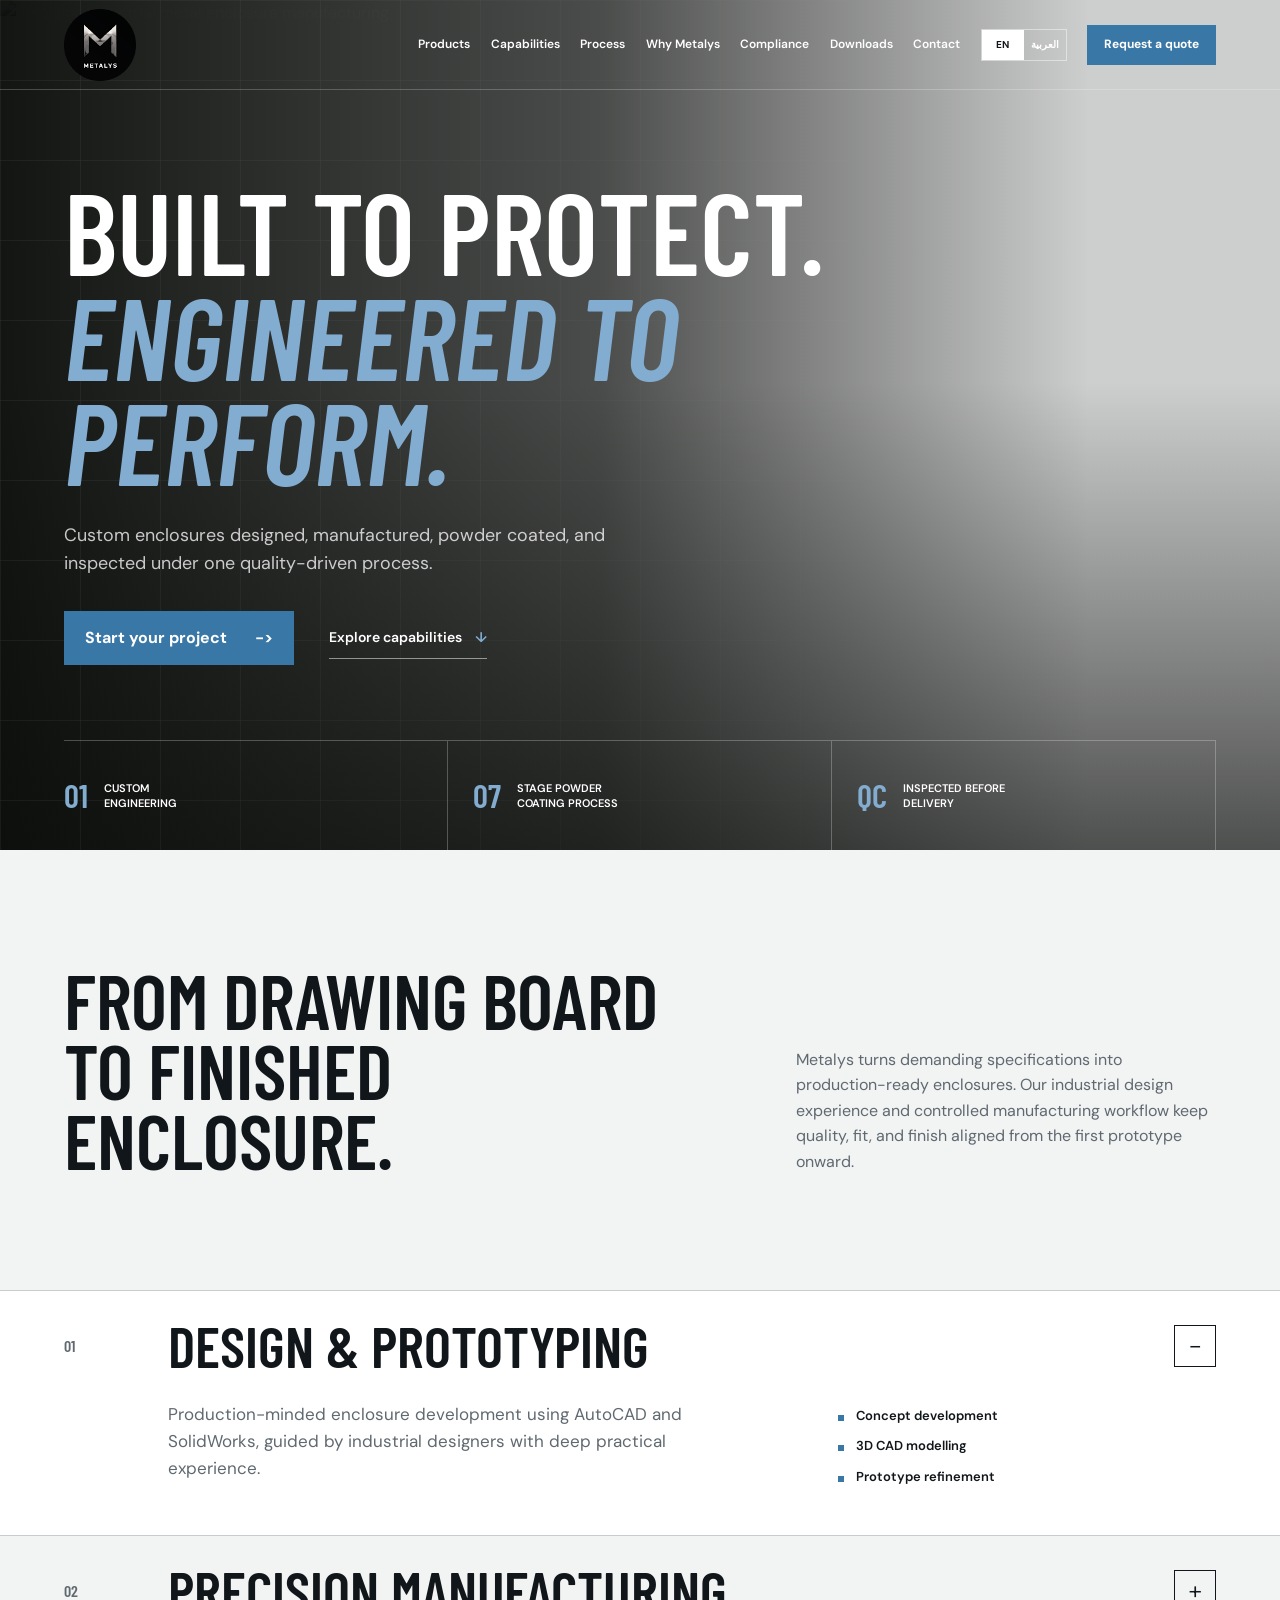
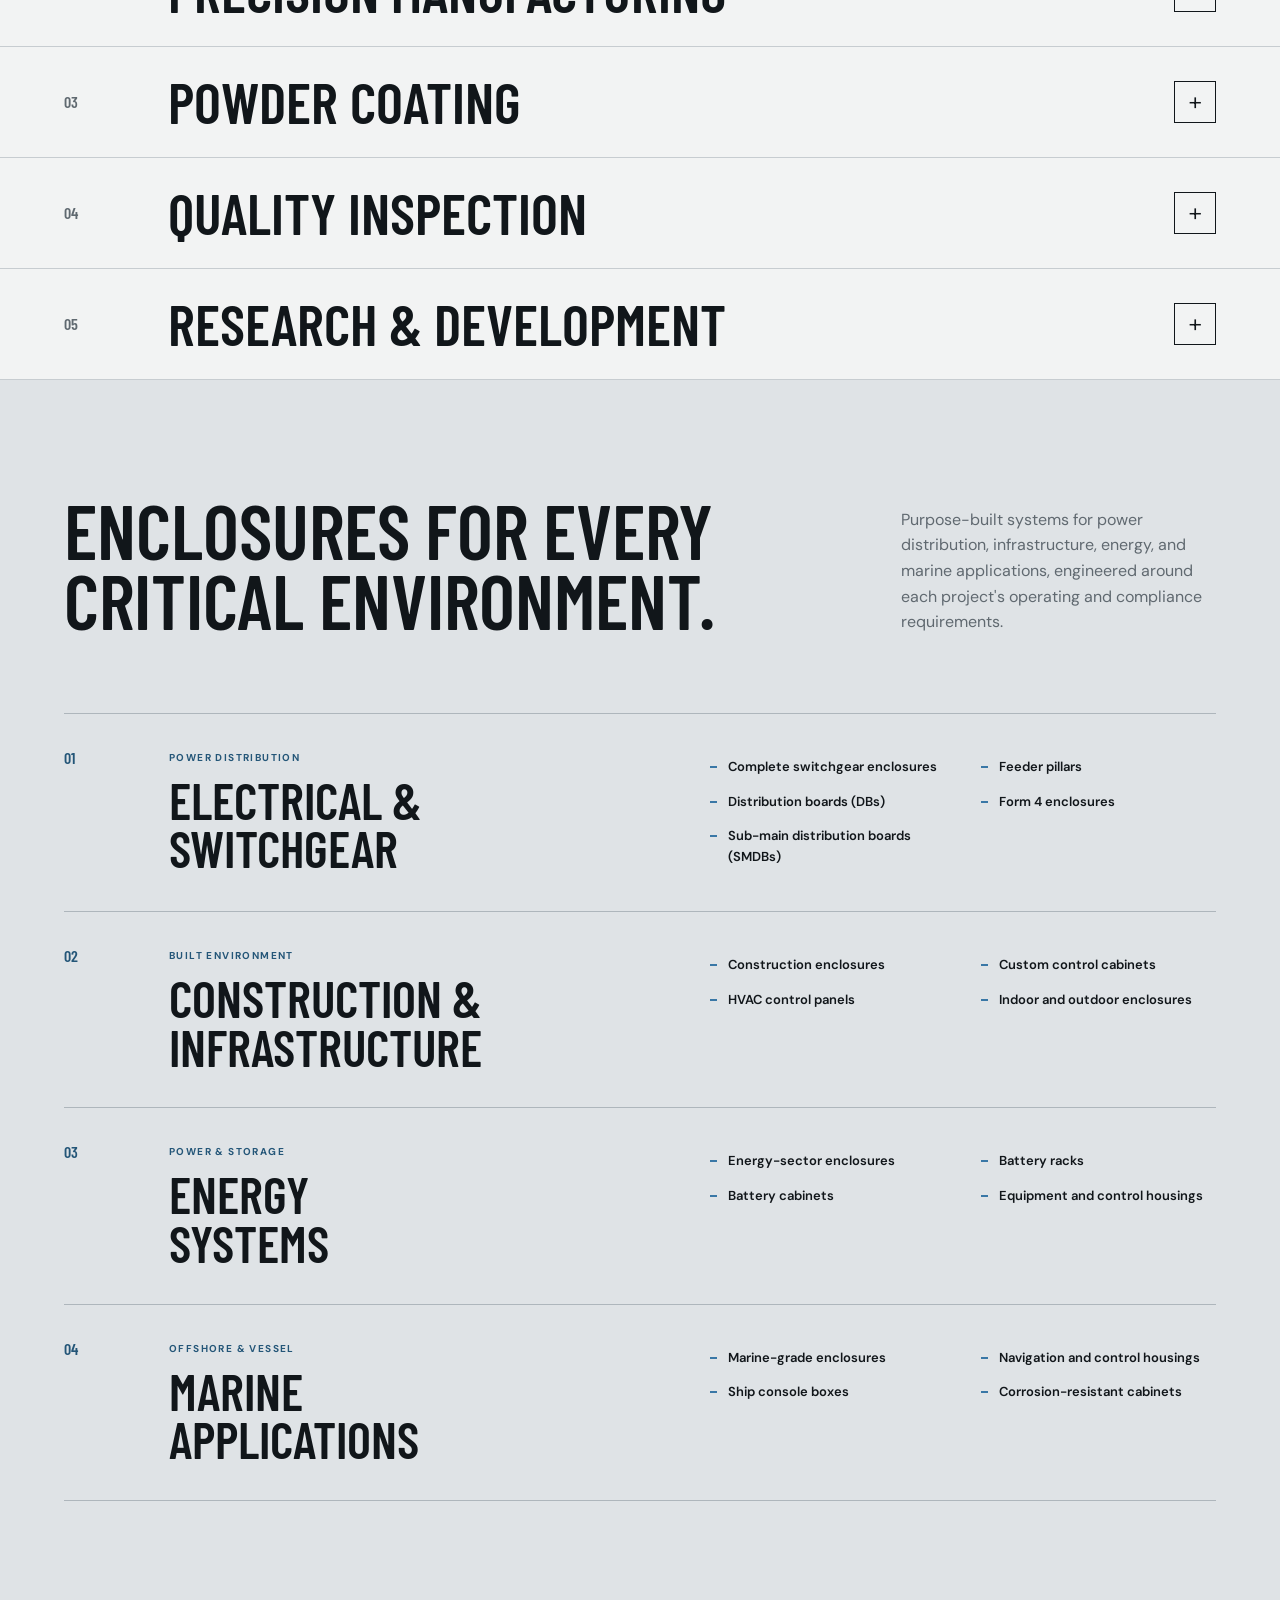
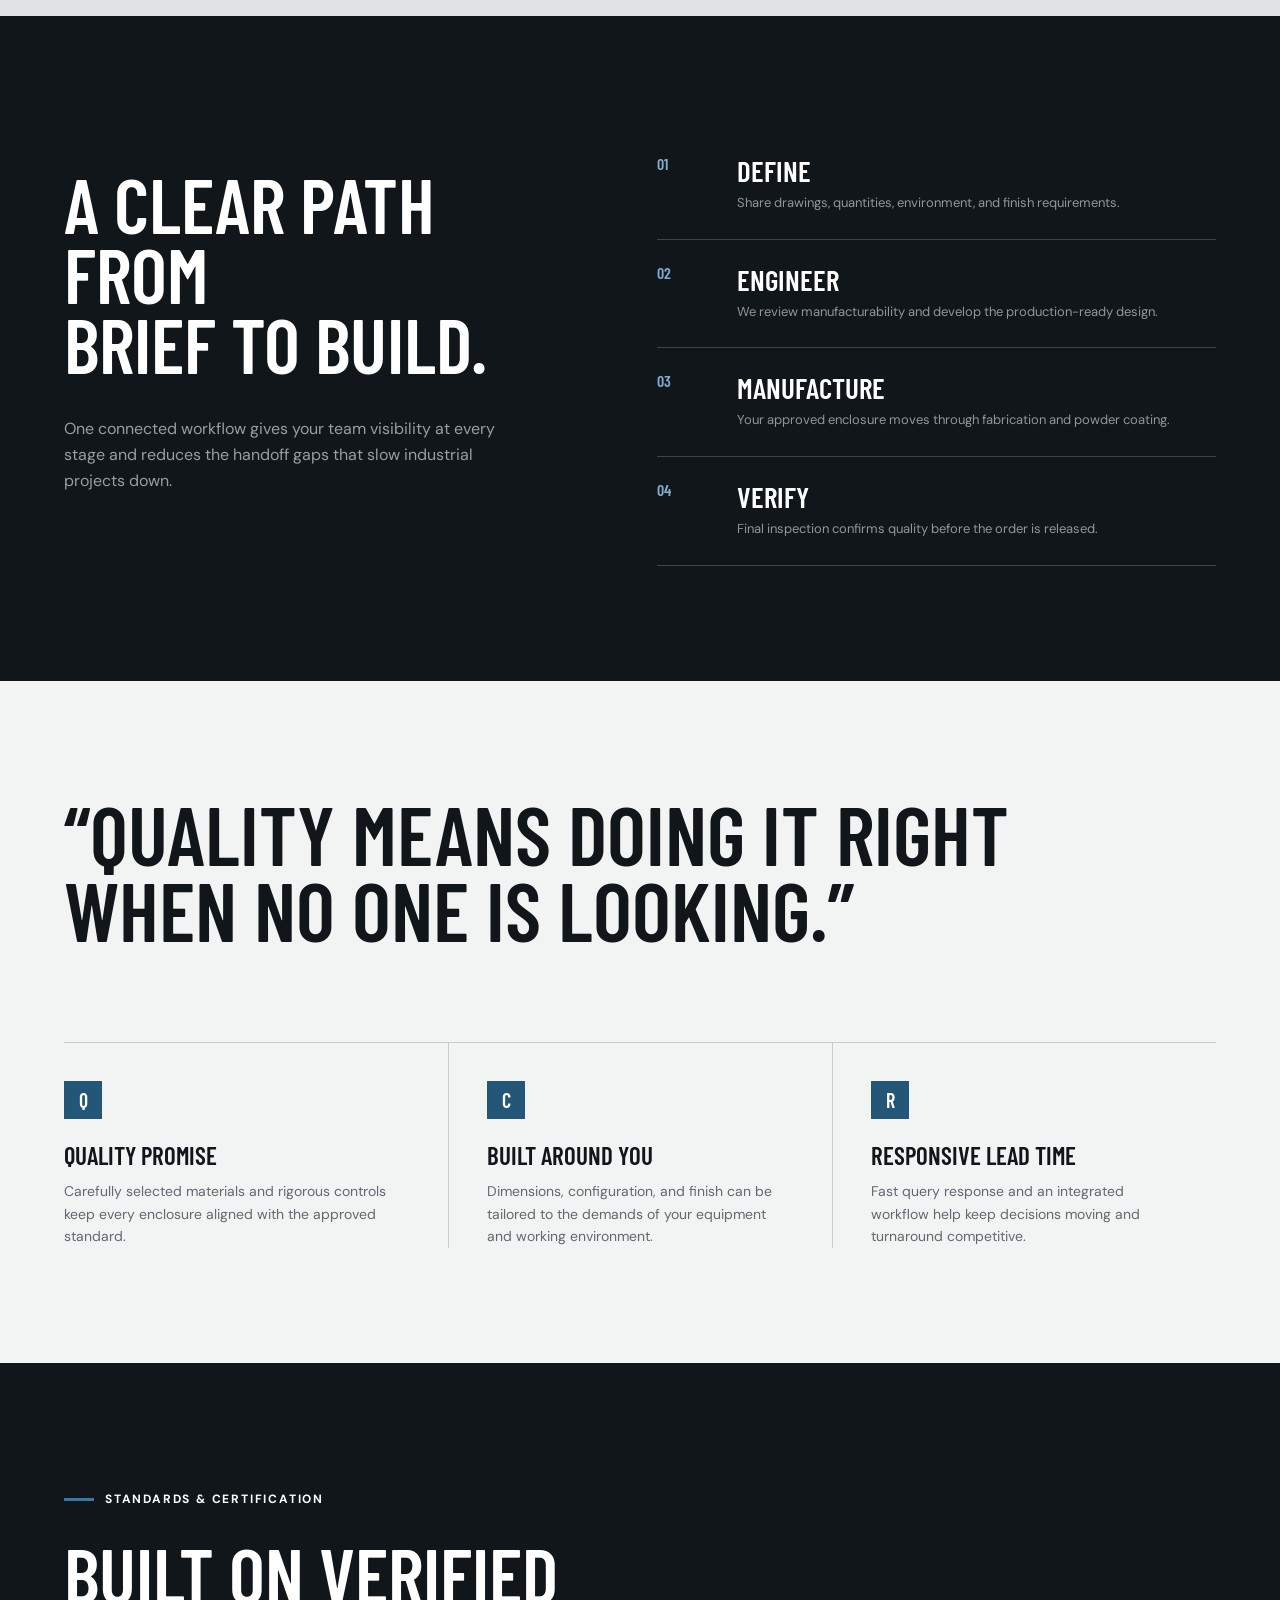
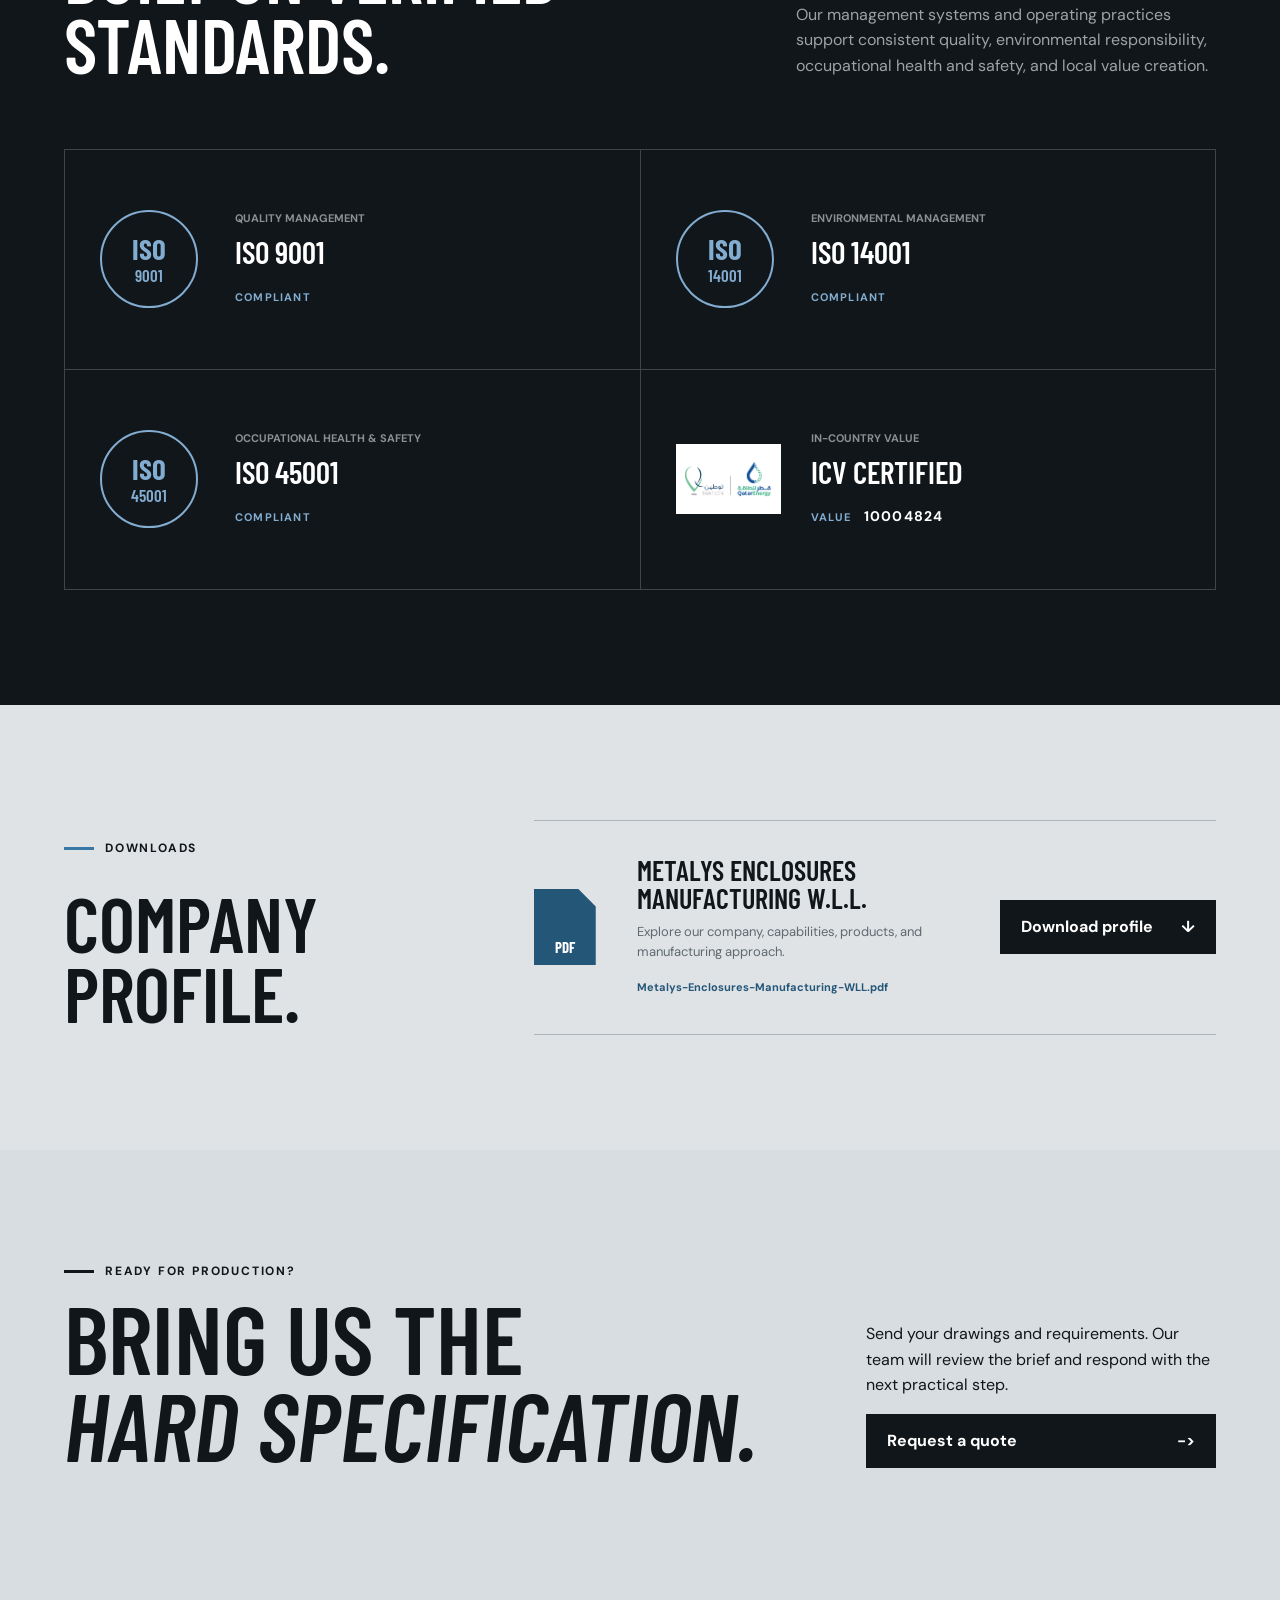
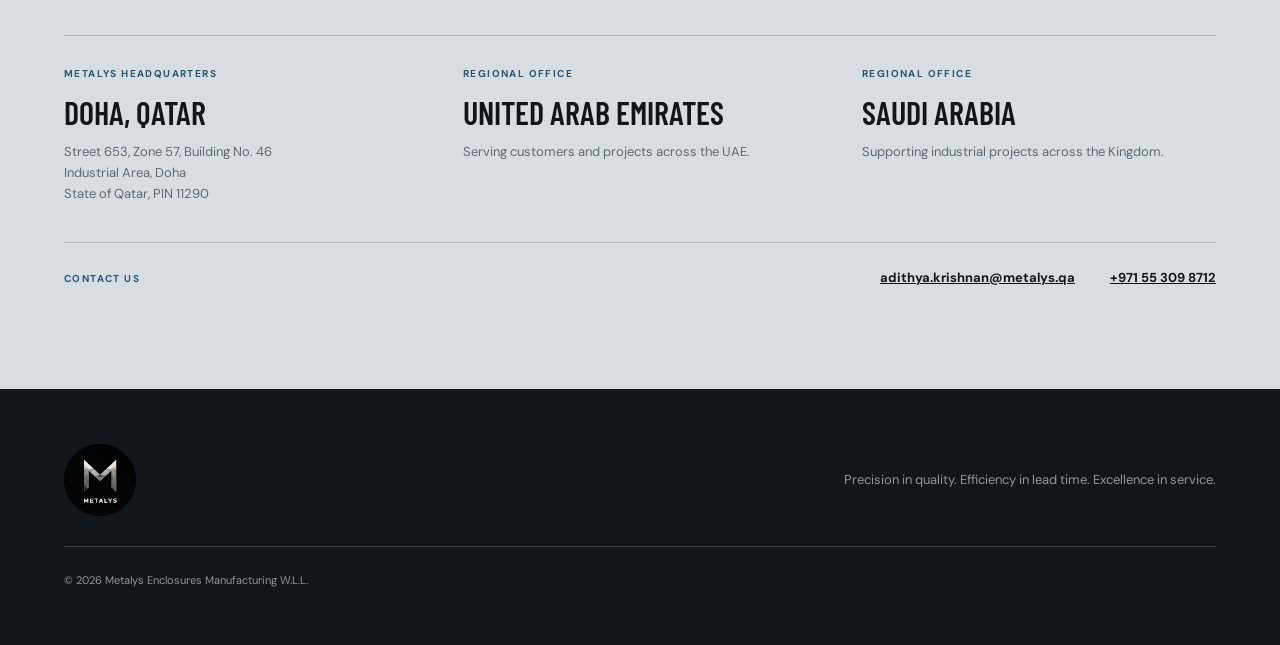
==== index.html @ be02cf3f "Publish Metalys website" ====
<!doctype html>
<html lang="en">
<head>
  <meta charset="UTF-8">
  <meta name="viewport" content="width=device-width, initial-scale=1.0">
  <meta name="description" content="Metalys designs and manufactures precision sheet metal enclosures with fast turnaround and rigorous quality control.">
  <meta name="theme-color" content="#111410">
  <title>Metalys | Precision Enclosure Manufacturing</title>
  <link rel="preconnect" href="https://img1.wsimg.com">
  <link rel="stylesheet" href="styles.css">
  <script src="script.js" defer></script>
</head>
<body>
  <a class="skip-link" href="#main">Skip to content</a>
  <header class="site-header" data-header>
    <a class="brand" href="#top" aria-label="Metalys home">
      <img src="assets/metalys-logo.png" alt="Metalys Enclosures Manufacturing" width="120" height="120">
    </a>
    <button class="menu-button" type="button" aria-expanded="false" aria-controls="site-nav" data-menu-button>
      <span></span><span></span><span></span><span class="sr-only">Open menu</span>
    </button>
    <nav class="site-nav" id="site-nav" aria-label="Primary navigation" data-nav>
      <a href="#products">Products</a>
      <a href="#capabilities">Capabilities</a>
      <a href="#process">Process</a>
      <a href="#quality">Why Metalys</a>
      <a href="#compliance">Compliance</a>
      <a href="#downloads">Downloads</a>
      <a href="#contact">Contact</a>
      <div class="language-switch" role="group" aria-label="Language">
        <button type="button" data-language="en" aria-pressed="true">EN</button>
        <button type="button" data-language="ar" aria-pressed="false" lang="ar" dir="rtl">العربية</button>
      </div>
      <button class="button button-small" type="button" data-open-quote>Request a quote</button>
    </nav>
  </header>

  <main id="main">
    <section class="hero" id="top">
      <img class="hero-image" src="https://img1.wsimg.com/isteam/ip/2b743cf1-ced6-4204-a47a-18b4a8dce9a4/Default_Make_a_4k_Ultra_realistic_imag-2f2ab29.jpg/:/rs=w:1920,h:1280,cg:true,m/cr=w:1920,h:1280" alt="Precision industrial metal enclosure manufacturing" width="1920" height="1280" fetchpriority="high">
      <div class="hero-shade"></div>
      <div class="hero-grid" aria-hidden="true"></div>
      <div class="hero-content">
        <h1>Built to protect.<br><em>Engineered to perform.</em></h1>
        <p class="hero-copy">Custom enclosures designed, manufactured, powder coated, and inspected under one quality-driven process.</p>
        <div class="hero-actions">
          <button class="button" type="button" data-open-quote>Start your project <span aria-hidden="true">-&gt;</span></button>
          <a class="text-link" href="#capabilities">Explore capabilities <span aria-hidden="true">↓</span></a>
        </div>
      </div>
      <div class="hero-specs" aria-label="Key capabilities">
        <div><strong>01</strong><span>Custom<br>engineering</span></div>
        <div><strong>07</strong><span>Stage powder<br>coating process</span></div>
        <div><strong>QC</strong><span>Inspected before<br>delivery</span></div>
      </div>
    </section>

    <section class="intro section">
      <div class="intro-copy">
        <h2>From drawing board<br>to finished enclosure.</h2>
        <p>Metalys turns demanding specifications into production-ready enclosures. Our industrial design experience and controlled manufacturing workflow keep quality, fit, and finish aligned from the first prototype onward.</p>
      </div>
    </section>

    <section class="capabilities" id="capabilities">
      <article class="capability is-active" data-capability>
        <button type="button" aria-expanded="true">
          <span class="capability-number">01</span>
          <span class="capability-title">Design &amp; Prototyping</span>
          <span class="capability-toggle" aria-hidden="true">−</span>
        </button>
        <div class="capability-body">
          <p>Production-minded enclosure development using AutoCAD and SolidWorks, guided by industrial designers with deep practical experience.</p>
          <ul><li>Concept development</li><li>3D CAD modelling</li><li>Prototype refinement</li></ul>
        </div>
      </article>
      <article class="capability" data-capability>
        <button type="button" aria-expanded="false">
          <span class="capability-number">02</span>
          <span class="capability-title">Precision Manufacturing</span>
          <span class="capability-toggle" aria-hidden="true">+</span>
        </button>
        <div class="capability-body">
          <p>Accurate sheet metal manufacturing executed to the approved design, with attention to repeatability and assembly-ready results.</p>
          <ul><li>Sheet metal fabrication</li><li>Custom configurations</li><li>Production consistency</li></ul>
        </div>
      </article>
      <article class="capability" data-capability>
        <button type="button" aria-expanded="false">
          <span class="capability-number">03</span>
          <span class="capability-title">Powder Coating</span>
          <span class="capability-toggle" aria-hidden="true">+</span>
        </button>
        <div class="capability-body">
          <p>A controlled seven-stage powder coating process delivers a durable, consistent finish suited to demanding industrial environments.</p>
          <ul><li>Seven-stage preparation</li><li>Durable surface finish</li><li>Consistent colour application</li></ul>
        </div>
      </article>
      <article class="capability" data-capability>
        <button type="button" aria-expanded="false">
          <span class="capability-number">04</span>
          <span class="capability-title">Quality Inspection</span>
          <span class="capability-toggle" aria-hidden="true">+</span>
        </button>
        <div class="capability-body">
          <p>Every completed enclosure passes a thorough quality inspection before release, verifying the promised standard before delivery.</p>
          <ul><li>Final visual inspection</li><li>Specification checks</li><li>Delivery release control</li></ul>
        </div>
      </article>
      <article class="capability" data-capability>
        <button type="button" aria-expanded="false">
          <span class="capability-number">05</span>
          <span class="capability-title">Research &amp; Development</span>
          <span class="capability-toggle" aria-hidden="true">+</span>
        </button>
        <div class="capability-body">
          <p>Our dedicated R&amp;D team supports new projects and product development, turning early concepts and technical challenges into practical, production-ready solutions.</p>
          <ul><li>New product development</li><li>Feasibility and concept engineering</li><li>Prototype testing and refinement</li></ul>
        </div>
      </article>
    </section>

    <section class="products section" id="products">
      <div class="products-heading">
        <h2>Enclosures for every<br>critical environment.</h2>
        <p>Purpose-built systems for power distribution, infrastructure, energy, and marine applications, engineered around each project's operating and compliance requirements.</p>
      </div>
      <div class="product-sectors">
        <article>
          <div class="sector-number">01</div>
          <div>
            <p class="sector-label">Power Distribution</p>
            <h3>Electrical &amp;<br>Switchgear</h3>
          </div>
          <ul>
            <li>Complete switchgear enclosures</li>
            <li>Distribution boards (DBs)</li>
            <li>Sub-main distribution boards (SMDBs)</li>
            <li>Feeder pillars</li>
            <li>Form 4 enclosures</li>
          </ul>
        </article>
        <article>
          <div class="sector-number">02</div>
          <div>
            <p class="sector-label">Built Environment</p>
            <h3>Construction &amp;<br>Infrastructure</h3>
          </div>
          <ul>
            <li>Construction enclosures</li>
            <li>HVAC control panels</li>
            <li>Custom control cabinets</li>
            <li>Indoor and outdoor enclosures</li>
          </ul>
        </article>
        <article>
          <div class="sector-number">03</div>
          <div>
            <p class="sector-label">Power &amp; Storage</p>
            <h3>Energy<br>Systems</h3>
          </div>
          <ul>
            <li>Energy-sector enclosures</li>
            <li>Battery cabinets</li>
            <li>Battery racks</li>
            <li>Equipment and control housings</li>
          </ul>
        </article>
        <article>
          <div class="sector-number">04</div>
          <div>
            <p class="sector-label">Offshore &amp; Vessel</p>
            <h3>Marine<br>Applications</h3>
          </div>
          <ul>
            <li>Marine-grade enclosures</li>
            <li>Ship console boxes</li>
            <li>Navigation and control housings</li>
            <li>Corrosion-resistant cabinets</li>
          </ul>
        </article>
      </div>
    </section>

    <section class="process section" id="process">
      <div class="process-heading">
        <h2>A clear path from<br>brief to build.</h2>
        <p>One connected workflow gives your team visibility at every stage and reduces the handoff gaps that slow industrial projects down.</p>
      </div>
      <ol class="process-list">
        <li><span>01</span><div><strong>Define</strong><p>Share drawings, quantities, environment, and finish requirements.</p></div></li>
        <li><span>02</span><div><strong>Engineer</strong><p>We review manufacturability and develop the production-ready design.</p></div></li>
        <li><span>03</span><div><strong>Manufacture</strong><p>Your approved enclosure moves through fabrication and powder coating.</p></div></li>
        <li><span>04</span><div><strong>Verify</strong><p>Final inspection confirms quality before the order is released.</p></div></li>
      </ol>
    </section>

    <section class="quality section" id="quality">
      <div class="quality-statement">
        <blockquote>“Quality means doing it right when no one is looking.”</blockquote>
      </div>
      <div class="quality-grid">
        <article><span>Q</span><h3>Quality promise</h3><p>Carefully selected materials and rigorous controls keep every enclosure aligned with the approved standard.</p></article>
        <article><span>C</span><h3>Built around you</h3><p>Dimensions, configuration, and finish can be tailored to the demands of your equipment and working environment.</p></article>
        <article><span>R</span><h3>Responsive lead time</h3><p>Fast query response and an integrated workflow help keep decisions moving and turnaround competitive.</p></article>
      </div>
    </section>

    <section class="compliance section" id="compliance">
      <div class="compliance-heading">
        <div>
          <p class="eyebrow"><span></span>Standards &amp; certification</p>
          <h2>Built on verified<br>standards.</h2>
        </div>
        <p>Our management systems and operating practices support consistent quality, environmental responsibility, occupational health and safety, and local value creation.</p>
      </div>
      <div class="compliance-grid">
        <article class="standard-card">
          <div class="iso-mark" aria-hidden="true"><strong>ISO</strong><span>9001</span></div>
          <div><p>Quality Management</p><h3>ISO 9001</h3><span class="compliance-status">Compliant</span></div>
        </article>
        <article class="standard-card">
          <div class="iso-mark" aria-hidden="true"><strong>ISO</strong><span>14001</span></div>
          <div><p>Environmental Management</p><h3>ISO 14001</h3><span class="compliance-status">Compliant</span></div>
        </article>
        <article class="standard-card">
          <div class="iso-mark" aria-hidden="true"><strong>ISO</strong><span>45001</span></div>
          <div><p>Occupational Health &amp; Safety</p><h3>ISO 45001</h3><span class="compliance-status">Compliant</span></div>
        </article>
        <article class="standard-card icv-card">
          <img src="assets/certifications/tawteen-icv.png" alt="Tawteen and QatarEnergy" width="1514" height="615" loading="lazy">
          <div><p>In-Country Value</p><h3>ICV Certified</h3><span class="icv-value">Value <strong>10004824</strong></span></div>
        </article>
      </div>
    </section>

    <section class="downloads section" id="downloads">
      <div>
        <p class="eyebrow"><span></span>Downloads</p>
        <h2>Company profile.</h2>
      </div>
      <div class="download-file">
        <div class="file-type" aria-hidden="true">PDF</div>
        <div>
          <h3>Metalys Enclosures Manufacturing W.L.L.</h3>
          <p>Explore our company, capabilities, products, and manufacturing approach.</p>
          <span>Metalys-Enclosures-Manufacturing-WLL.pdf</span>
        </div>
        <a class="button button-dark" href="assets/downloads/Metalys-Enclosures-Manufacturing-WLL.pdf" download="Metalys-Enclosures-Manufacturing-WLL.pdf">Download profile <span aria-hidden="true">↓</span></a>
      </div>
    </section>

    <section class="contact" id="contact">
      <div>
        <p class="eyebrow dark"><span></span>Ready for production?</p>
        <h2>Bring us the<br><em>hard specification.</em></h2>
      </div>
      <div class="contact-action">
        <p>Send your drawings and requirements. Our team will review the brief and respond with the next practical step.</p>
        <button class="button button-dark" type="button" data-open-quote>Request a quote <span aria-hidden="true">-&gt;</span></button>
      </div>
      <div class="company-details">
        <div class="office-locations">
          <address>
            <span>Metalys Headquarters</span>
            <strong>Doha, Qatar</strong>
            <p>Street 653, Zone 57, Building No. 46<br>Industrial Area, Doha<br>State of Qatar, PIN 11290</p>
          </address>
          <address>
            <span>Regional Office</span>
            <strong>United Arab Emirates</strong>
            <p>Serving customers and projects across the UAE.</p>
          </address>
          <address>
            <span>Regional Office</span>
            <strong>Saudi Arabia</strong>
            <p>Supporting industrial projects across the Kingdom.</p>
          </address>
        </div>
        <div class="contact-details">
          <span>Contact Us</span>
          <a href="mailto:adithya.krishnan@metalys.qa">adithya.krishnan@metalys.qa</a>
          <a href="tel:+971553098712">+971 55 309 8712</a>
        </div>
      </div>
    </section>
  </main>

  <footer>
    <a class="brand footer-brand" href="#top"><img src="assets/metalys-logo.png" alt="Metalys Enclosures Manufacturing" width="120" height="120"></a>
    <p>Precision in quality. Efficiency in lead time. Excellence in service.</p>
    <div><span>© <span data-year></span> Metalys Enclosures Manufacturing W.L.L.</span></div>
  </footer>

  <dialog class="quote-dialog" data-quote-dialog>
    <button class="dialog-close" type="button" aria-label="Close quote form" data-close-quote>×</button>
    <h2>Tell us what<br>you need built.</h2>
    <form data-quote-form>
      <label>Name<input type="text" name="name" autocomplete="name" required></label>
      <label>Work email<input type="email" name="email" autocomplete="email" required></label>
      <label>Company<input type="text" name="company" autocomplete="organization"></label>
      <label>Project requirements<textarea name="requirements" rows="4" placeholder="Material, dimensions, quantity, finish..." required></textarea></label>
      <button class="button" type="submit">Prepare enquiry <span aria-hidden="true">-&gt;</span></button>
    </form>
  </dialog>
</body>
</html>
---- styles.css ----
@import url('https://fonts.googleapis.com/css2?family=Barlow+Condensed:ital,wght@0,500;0,600;0,700;1,600&family=DM+Sans:wght@400;500;600&family=Noto+Kufi+Arabic:wght@400;500;600;700&display=swap');

:root {
  --ink: #11161a;
  --paper: #f2f3f3;
  --white: #fff;
  --accent: #3977a6;
  --accent-dark: #245678;
  --line: #c7ccd0;
  --muted: #606970;
  --display: "Barlow Condensed", sans-serif;
  --body: "DM Sans", sans-serif;
  --pad: clamp(22px, 5vw, 78px);
}

* { box-sizing: border-box; }
html { scroll-behavior: smooth; }
[id] { scroll-margin-top: 72px; }
body { margin: 0; background: var(--paper); color: var(--ink); font-family: var(--body); font-size: 16px; line-height: 1.6; letter-spacing: 0; }
button, input, textarea { font: inherit; }
button, a { -webkit-tap-highlight-color: transparent; }
a { color: inherit; text-decoration: none; }
.sr-only { position: absolute; width: 1px; height: 1px; overflow: hidden; clip: rect(0, 0, 0, 0); }
.skip-link { position: fixed; left: 12px; top: -50px; z-index: 1000; background: var(--accent); color: var(--white); padding: 10px 16px; font-weight: 700; }
.skip-link:focus { top: 12px; }

.site-header { position: fixed; inset: 0 0 auto; z-index: 50; height: 90px; padding: 0 var(--pad); display: flex; align-items: center; justify-content: space-between; color: var(--white); border-bottom: 1px solid rgba(255,255,255,.22); transition: background .25s, height .25s; }
.site-header.is-scrolled { height: 72px; background: rgba(17,20,16,.95); backdrop-filter: blur(12px); }
.brand { display: inline-flex; align-items: center; line-height: 1; }
.brand img { display: block; width: 72px; height: 72px; object-fit: contain; }
.site-nav { display: flex; align-items: center; gap: clamp(12px, 1.6vw, 25px); font-size: 12px; font-weight: 600; }
.site-nav > a { position: relative; }
.site-nav > a::after { content: ""; position: absolute; left: 0; right: 100%; bottom: -7px; height: 2px; background: var(--accent); transition: right .2s; }
.site-nav > a:hover::after, .site-nav > a:focus-visible::after { right: 0; }
.language-switch { display: inline-grid; grid-template-columns: 1fr 1fr; border: 1px solid rgba(255,255,255,.45); }
.language-switch button { min-width: 38px; height: 30px; border: 0; background: transparent; color: var(--white); padding: 0 7px; font-size: 10px; font-weight: 700; cursor: pointer; }
.language-switch button[aria-pressed="true"] { background: var(--white); color: var(--ink); }
.menu-button { display: none; border: 0; background: none; padding: 8px; }
.menu-button > span:not(.sr-only) { display: block; width: 24px; height: 2px; margin: 5px; background: currentColor; }

.button { min-height: 50px; border: 1px solid var(--accent); border-radius: 0; background: var(--accent); color: var(--white); padding: 13px 20px; display: inline-flex; align-items: center; justify-content: space-between; gap: 28px; font-weight: 700; cursor: pointer; transition: background .2s, color .2s; }
.button:hover, .button:focus-visible { background: transparent; color: var(--white); }
.button-small { min-height: 40px; padding: 8px 16px; gap: 12px; }

.hero { position: relative; min-height: 92svh; height: 850px; max-height: 960px; color: var(--white); overflow: hidden; display: flex; align-items: center; padding: 120px var(--pad) 155px; }
.hero-image, .hero-shade, .hero-grid { position: absolute; inset: 0; width: 100%; height: 100%; }
.hero-image { object-fit: cover; object-position: center; filter: saturate(.7) contrast(1.08); }
.hero-shade { background: linear-gradient(90deg, rgba(10,12,10,.96) 0%, rgba(10,12,10,.72) 47%, rgba(10,12,10,.16) 85%), linear-gradient(0deg, rgba(10,12,10,.65), transparent 55%); }
.hero-grid { opacity: .13; background-image: linear-gradient(rgba(255,255,255,.4) 1px, transparent 1px), linear-gradient(90deg, rgba(255,255,255,.4) 1px, transparent 1px); background-size: 80px 80px; mask-image: linear-gradient(90deg, #000, transparent 75%); }
.hero-content { position: relative; z-index: 2; width: min(780px, 70vw); animation: reveal .75s ease-out both; }
.eyebrow { display: flex; align-items: center; gap: 11px; text-transform: uppercase; font-size: 12px; font-weight: 700; letter-spacing: 1.8px; }
.eyebrow span { width: 30px; height: 3px; background: var(--accent); }
h1, h2, blockquote { margin: 0; font-family: var(--display); font-weight: 600; line-height: .91; text-transform: uppercase; letter-spacing: 0; }
h1 { margin: 28px 0; font-size: clamp(66px, 9vw, 132px); }
h1 em { color: #83add0; font-style: italic; }
.hero-copy { max-width: 590px; margin: 0 0 33px; color: rgba(255,255,255,.76); font-size: clamp(16px, 1.4vw, 20px); }
.hero-actions { display: flex; align-items: center; gap: 35px; }
.text-link { border-bottom: 1px solid rgba(255,255,255,.5); padding: 9px 0; font-size: 14px; font-weight: 600; }
.text-link span { margin-left: 10px; color: #83add0; }
.hero-specs { position: absolute; z-index: 2; left: var(--pad); right: var(--pad); bottom: 0; height: 110px; display: grid; grid-template-columns: repeat(3, 1fr); border-top: 1px solid rgba(255,255,255,.25); }
.hero-specs div { display: flex; align-items: center; gap: 16px; border-right: 1px solid rgba(255,255,255,.25); }
.hero-specs div + div { padding-left: 25px; }
.hero-specs strong { font: 600 33px/1 var(--display); color: #83add0; }
.hero-specs span { font-size: 11px; line-height: 1.35; text-transform: uppercase; font-weight: 600; }
.scroll-note { position: absolute; z-index: 2; right: 17px; bottom: 145px; margin: 0; writing-mode: vertical-rl; text-transform: uppercase; font-size: 9px; letter-spacing: 2px; }

.section { padding: 115px var(--pad); }
.intro { display: block; }
.intro-copy { display: grid; grid-template-columns: 1.5fr 1fr; gap: 8vw; align-items: end; }
.intro h2, .process h2 { font-size: clamp(52px, 6vw, 88px); }
.intro-copy > p, .process-heading > p:last-child { margin: 0; color: var(--muted); max-width: 500px; }

.capabilities { border-top: 1px solid var(--line); }
.capability { border-bottom: 1px solid var(--line); padding: 0 var(--pad); transition: background .2s; }
.capability.is-active { background: var(--white); }
.capability > button { width: 100%; min-height: 110px; display: grid; grid-template-columns: 9% 1fr auto; align-items: center; border: 0; background: transparent; padding: 0; text-align: left; cursor: pointer; color: inherit; }
.capability-number { font: 600 16px/1 var(--display); color: var(--muted); }
.capability-title { font: 600 clamp(36px, 4.5vw, 68px)/1 var(--display); text-transform: uppercase; }
.capability-toggle { display: grid; place-items: center; width: 42px; height: 42px; border: 1px solid var(--ink); font-size: 25px; font-weight: 300; }
.capability-body { display: grid; grid-template-columns: 1.5fr 1fr; gap: 8vw; max-height: 0; overflow: hidden; padding-left: 9%; opacity: 0; transition: max-height .4s ease, opacity .3s, padding .4s; }
.capability.is-active .capability-body { max-height: 260px; opacity: 1; padding-bottom: 42px; }
.capability-body p { max-width: 590px; margin: 0; color: var(--muted); font-size: 17px; }
.capability-body ul { list-style: none; margin: 0; padding: 0; }
.capability-body li { padding: 5px 0 5px 18px; position: relative; font-size: 13px; font-weight: 600; }
.capability-body li::before { content: ""; position: absolute; left: 0; top: 14px; width: 6px; height: 6px; background: var(--accent); }

.products { background: #dfe3e6; }
.products-heading { display: grid; grid-template-columns: 1.4fr .6fr; gap: 8vw; align-items: end; margin-bottom: 78px; }
.products-heading h2 { font-size: clamp(52px, 6vw, 88px); }
.products-heading p { margin: 0; color: var(--muted); }
.product-sectors { border-top: 1px solid #aeb6bc; }
.product-sectors article { display: grid; grid-template-columns: 70px 1fr 1fr; gap: 35px; align-items: start; padding: 36px 0; border-bottom: 1px solid #aeb6bc; }
.sector-number { font: 600 16px/1 var(--display); color: var(--accent-dark); }
.sector-label { margin: 0 0 10px; color: var(--accent-dark); font-size: 10px; font-weight: 700; letter-spacing: 1.4px; text-transform: uppercase; }
.product-sectors h3 { margin: 0; font: 600 clamp(34px, 4vw, 55px)/.95 var(--display); text-transform: uppercase; }
.product-sectors ul { list-style: none; margin: 0; padding: 0; columns: 2; column-gap: 35px; }
.product-sectors li { break-inside: avoid; position: relative; padding: 7px 0 7px 18px; font-size: 13px; font-weight: 600; }
.product-sectors li::before { content: ""; position: absolute; left: 0; top: 16px; width: 7px; height: 2px; background: var(--accent); }

.process { background: var(--ink); color: var(--white); display: grid; grid-template-columns: 1fr 1.2fr; gap: 10vw; }
.process h2 { margin: 38px 0; }
.process-heading > p:last-child { color: rgba(255,255,255,.58); }
.process-list { list-style: none; margin: 0; padding: 0; }
.process-list li { display: grid; grid-template-columns: 60px 1fr; gap: 20px; padding: 25px 0; border-bottom: 1px solid rgba(255,255,255,.2); }
.process-list li > span { color: #83add0; font: 600 16px/1 var(--display); }
.process-list strong { display: block; font: 600 29px/1 var(--display); text-transform: uppercase; }
.process-list p { margin: 8px 0 0; color: rgba(255,255,255,.55); font-size: 13px; }

.quality-statement { display: block; }
blockquote { max-width: 1000px; font-size: clamp(48px, 6.5vw, 94px); }
.quality-grid { margin-top: 95px; display: grid; grid-template-columns: repeat(3, 1fr); border-top: 1px solid var(--line); }
.quality-grid article { padding: 38px clamp(20px, 3vw, 45px) 0 0; }
.quality-grid article + article { border-left: 1px solid var(--line); padding-left: clamp(20px, 3vw, 45px); }
.quality-grid span { display: grid; place-items: center; width: 38px; height: 38px; background: var(--accent-dark); color: var(--white); font: 600 20px/1 var(--display); }
.quality-grid h3 { margin: 24px 0 12px; font: 600 25px/1 var(--display); text-transform: uppercase; }
.quality-grid p { margin: 0; color: var(--muted); font-size: 14px; }

.compliance { background: var(--ink); color: var(--white); }
.compliance-heading { display: grid; grid-template-columns: 1.2fr .8fr; gap: 8vw; align-items: end; margin-bottom: 70px; }
.compliance-heading h2, .downloads h2 { margin-top: 30px; font-size: clamp(52px, 6vw, 88px); }
.compliance-heading > p { margin: 0; max-width: 500px; color: rgba(255,255,255,.6); }
.compliance-grid { display: grid; grid-template-columns: repeat(2, 1fr); border-top: 1px solid rgba(255,255,255,.2); border-left: 1px solid rgba(255,255,255,.2); }
.standard-card { min-height: 220px; display: grid; grid-template-columns: 105px 1fr; gap: 30px; align-items: center; padding: 35px; border-right: 1px solid rgba(255,255,255,.2); border-bottom: 1px solid rgba(255,255,255,.2); }
.iso-mark { width: 98px; aspect-ratio: 1; display: grid; place-content: center; text-align: center; border: 2px solid #83add0; border-radius: 50%; color: #83add0; }
.iso-mark strong { font: 700 29px/1 var(--display); }
.iso-mark span { margin-top: 4px; font: 600 17px/1 var(--display); }
.standard-card p { margin: 0 0 8px; color: rgba(255,255,255,.52); font-size: 11px; font-weight: 700; text-transform: uppercase; }
.standard-card h3 { margin: 0 0 16px; font: 600 31px/1 var(--display); text-transform: uppercase; }
.compliance-status, .icv-value { color: #83add0; font-size: 11px; font-weight: 700; letter-spacing: 1.2px; text-transform: uppercase; }
.icv-card img { width: 105px; height: 70px; object-fit: contain; padding: 8px; background: var(--white); }
.icv-value strong { margin-left: 8px; color: var(--white); font-size: 14px; }

.downloads { display: grid; grid-template-columns: .7fr 1.3fr; gap: 8vw; align-items: center; background: #dfe3e6; }
.download-file { display: grid; grid-template-columns: 75px 1fr auto; gap: 28px; align-items: center; padding: 35px 0; border-top: 1px solid #aeb6bc; border-bottom: 1px solid #aeb6bc; }
.file-type { width: 62px; height: 76px; display: grid; place-items: end center; padding-bottom: 10px; background: var(--accent-dark); color: var(--white); font: 700 15px/1 var(--display); clip-path: polygon(0 0, 72% 0, 100% 23%, 100% 100%, 0 100%); }
.download-file h3 { margin: 0; font: 600 28px/1 var(--display); text-transform: uppercase; }
.download-file p { margin: 10px 0; color: var(--muted); font-size: 13px; }
.download-file > div:nth-child(2) > span { color: var(--accent-dark); font-size: 11px; font-weight: 700; overflow-wrap: anywhere; }
.download-file .button { width: auto; white-space: nowrap; }

.contact { padding: 100px var(--pad); background: #d8dde1; display: grid; grid-template-columns: 1.2fr .6fr; gap: 8vw; align-items: end; }
.eyebrow.dark span { background: var(--ink); }
.contact h2 { font-size: clamp(58px, 7.5vw, 108px); }
.contact h2 em { color: var(--ink); }
.contact-action p { margin-top: 0; }
.button-dark { background: var(--ink); border-color: var(--ink); color: var(--white); width: 100%; }
.button-dark:hover, .button-dark:focus-visible { color: var(--ink); }
.company-details { grid-column: 1 / -1; margin-top: 65px; padding-top: 30px; border-top: 1px solid #aeb6bc; }
.office-locations { display: grid; grid-template-columns: repeat(3, 1fr); gap: 45px; font-style: normal; }
.office-locations address { display: grid; align-content: start; gap: 14px; font-style: normal; }
.office-locations span, .contact-details span { color: var(--accent-dark); font-size: 10px; font-weight: 700; letter-spacing: 1.4px; text-transform: uppercase; }
.office-locations strong { font: 600 32px/1 var(--display); text-transform: uppercase; }
.office-locations p { margin: 0; color: var(--muted); font-size: 13px; }
.contact-details { display: flex; flex-wrap: wrap; gap: 12px 35px; margin-top: 38px; padding-top: 25px; border-top: 1px solid #aeb6bc; align-items: center; }
.contact-details span { margin-right: auto; }
.contact-details a { font-size: 13px; font-weight: 700; text-decoration: underline; overflow-wrap: anywhere; }

footer { padding: 55px var(--pad); background: var(--ink); color: var(--white); display: grid; grid-template-columns: 1fr 1fr; gap: 30px; align-items: center; }
.footer-brand { width: max-content; }
footer > p { margin: 0; color: rgba(255,255,255,.55); text-align: right; font-size: 13px; }
footer > div { grid-column: 1 / -1; border-top: 1px solid rgba(255,255,255,.18); padding-top: 25px; color: rgba(255,255,255,.55); font-size: 11px; }

.quote-dialog { width: min(610px, calc(100% - 30px)); max-height: calc(100% - 30px); border: 0; border-radius: 0; padding: clamp(28px, 5vw, 60px); background: var(--paper); color: var(--ink); }
.quote-dialog::backdrop { background: rgba(5,7,5,.82); backdrop-filter: blur(5px); }
.quote-dialog h2 { margin: 20px 0 35px; font-size: clamp(46px, 8vw, 70px); }
.dialog-close { position: absolute; top: 20px; right: 22px; border: 0; background: none; color: inherit; font-size: 35px; cursor: pointer; }
.quote-dialog form { display: grid; grid-template-columns: 1fr 1fr; gap: 18px; }
.quote-dialog label { display: grid; gap: 6px; font-size: 11px; font-weight: 700; text-transform: uppercase; }
.quote-dialog label:nth-child(4) { grid-column: 1 / -1; }
.quote-dialog input, .quote-dialog textarea { width: 100%; border: 1px solid var(--line); border-radius: 0; background: var(--white); padding: 12px; color: var(--ink); outline: none; }
.quote-dialog input:focus, .quote-dialog textarea:focus { border-color: var(--ink); box-shadow: 0 0 0 1px var(--ink); }
.quote-dialog .button:hover, .quote-dialog .button:focus-visible { color: var(--ink); border-color: var(--ink); }

html[lang="ar"] body { font-family: "Noto Kufi Arabic", sans-serif; }
html[lang="ar"] h1, html[lang="ar"] h2, html[lang="ar"] blockquote, html[lang="ar"] .capability-title, html[lang="ar"] .product-sectors h3, html[lang="ar"] .process-list strong, html[lang="ar"] .quality-grid h3, html[lang="ar"] .standard-card h3, html[lang="ar"] .download-file h3, html[lang="ar"] .office-locations strong { font-family: "Noto Kufi Arabic", sans-serif; line-height: 1.35; }
html[lang="ar"] h1 { font-size: clamp(54px, 7.5vw, 108px); }
html[lang="ar"] .capability-title { font-size: clamp(28px, 3.6vw, 54px); }
html[lang="ar"] .eyebrow, html[lang="ar"] .sector-label, html[lang="ar"] .office-locations span, html[lang="ar"] .contact-details span { letter-spacing: 0; }
html[dir="rtl"] .hero-shade { background: linear-gradient(270deg, rgba(10,12,10,.96) 0%, rgba(10,12,10,.72) 47%, rgba(10,12,10,.16) 85%), linear-gradient(0deg, rgba(10,12,10,.65), transparent 55%); }
html[dir="rtl"] .hero-grid { mask-image: linear-gradient(270deg, #000, transparent 75%); }
html[dir="rtl"] .capability > button { text-align: right; }
html[dir="rtl"] .capability-body { padding-left: 0; padding-right: 9%; }
html[dir="rtl"] .capability-body li, html[dir="rtl"] .product-sectors li { padding-left: 0; padding-right: 18px; }
html[dir="rtl"] .capability-body li::before, html[dir="rtl"] .product-sectors li::before { left: auto; right: 0; }
html[dir="rtl"] .text-link span { margin-left: 0; margin-right: 10px; }
html[dir="rtl"] .iso-mark, html[dir="rtl"] .file-type, html[dir="rtl"] .icv-value, html[dir="rtl"] .contact-details a { direction: ltr; }

@keyframes reveal { from { opacity: 0; transform: translateY(24px); } to { opacity: 1; transform: none; } }
@media (prefers-reduced-motion: reduce) { html { scroll-behavior: auto; } *, *::before, *::after { animation-duration: .01ms !important; transition-duration: .01ms !important; } }

@media (max-width: 850px) {
  .site-header { height: 72px; }
  .menu-button { display: block; color: var(--white); }
  .site-nav { position: fixed; inset: 72px 0 auto; display: grid; gap: 0; padding: 15px var(--pad) 28px; background: var(--ink); transform: translateY(-130%); opacity: 0; transition: transform .25s, opacity .25s; }
  .site-nav.is-open { transform: none; opacity: 1; }
  .site-nav > a { padding: 16px 0; border-bottom: 1px solid rgba(255,255,255,.15); font: 600 25px/1 var(--display); text-transform: uppercase; }
  html[lang="ar"] .site-nav > a { font: 600 19px/1.5 "Noto Kufi Arabic", sans-serif; }
  .language-switch { margin-top: 18px; width: max-content; }
  .site-nav .button { margin-top: 18px; }
  .hero { min-height: 780px; height: 100svh; max-height: 900px; padding-top: 95px; }
  .hero-content { width: 100%; }
  .hero-image { object-position: 61% center; }
  .hero-shade { background: linear-gradient(90deg, rgba(10,12,10,.9), rgba(10,12,10,.32)), linear-gradient(0deg, rgba(10,12,10,.85), transparent 65%); }
  .intro-copy, .process, .contact, .products-heading, .compliance-heading, .downloads { grid-template-columns: 1fr; }
  .intro-copy, .process, .products-heading, .compliance-heading, .downloads { gap: 38px; }
  .section { padding-top: 80px; padding-bottom: 80px; }
  .capability > button { grid-template-columns: 45px 1fr auto; min-height: 90px; }
  .capability-body { padding-left: 45px; grid-template-columns: 1fr; gap: 18px; }
  html[dir="rtl"] .capability-body { padding-left: 0; padding-right: 45px; }
  .capability.is-active .capability-body { max-height: 400px; }
  .quality-grid { margin-top: 65px; }
  .contact { gap: 45px; }
  .standard-card { grid-template-columns: 90px 1fr; padding: 28px; }
  .iso-mark { width: 82px; }
  .icv-card img { width: 90px; }
  .download-file { grid-template-columns: 70px 1fr; }
  .download-file .button { grid-column: 2; }
  .product-sectors article { grid-template-columns: 45px 1fr; }
  .product-sectors ul { grid-column: 2; }
  .office-locations { grid-template-columns: repeat(2, 1fr); }
}

@media (max-width: 560px) {
  body { overflow-x: hidden; }
  .brand img { width: 62px; height: 62px; }
  .menu-button { position: relative; z-index: 2; flex: 0 0 auto; }
  .hero { align-items: flex-start; padding-top: 145px; }
  h1 { font-size: 62px; margin: 22px 0; }
  .hero-actions { align-items: flex-start; flex-direction: column; gap: 12px; }
  .hero-specs { height: 96px; }
  .hero-specs div { gap: 8px; }
  .hero-specs div + div { padding-left: 8px; }
  .hero-specs strong { font-size: 24px; }
  .hero-specs span { font-size: 8px; }
  .scroll-note { display: none; }
  .quality-grid { grid-template-columns: 1fr; border-top: 0; }
  .quality-grid article, .quality-grid article + article { border-left: 0; border-top: 1px solid var(--line); padding: 28px 0; }
  .compliance-grid { grid-template-columns: 1fr; }
  .standard-card { min-height: 190px; }
  .download-file { grid-template-columns: 1fr; }
  .download-file .button { grid-column: auto; width: 100%; }
  footer { grid-template-columns: 1fr; }
  footer > p { text-align: left; }
  footer > div { flex-direction: column; gap: 12px; }
  .quote-dialog form { grid-template-columns: 1fr; }
  .quote-dialog label:nth-child(4) { grid-column: auto; }
  .product-sectors article { grid-template-columns: 32px 1fr; gap: 18px; }
  .product-sectors ul { columns: 1; }
  .office-locations { grid-template-columns: 1fr; }
  .contact-details { align-items: flex-start; flex-direction: column; }
}

@media (max-width: 360px) {
  :root { --pad: 18px; }
  .brand { min-width: 0; }
  .brand img { width: 56px; height: 56px; }
  .menu-button { margin-right: -8px; }
  h1 { font-size: 50px; }
  .hero-copy { font-size: 15px; }
  .capability > button { grid-template-columns: 34px minmax(0, 1fr) 36px; gap: 6px; }
  .capability-title { min-width: 0; font-size: 31px; }
  .capability-toggle { width: 36px; height: 36px; }
  .capability-body { padding-left: 34px; }
  html[dir="rtl"] .capability-body { padding-left: 0; padding-right: 34px; }
  .contact > *, .contact-action { min-width: 0; }
  .contact h2 { font-size: 48px; }
}
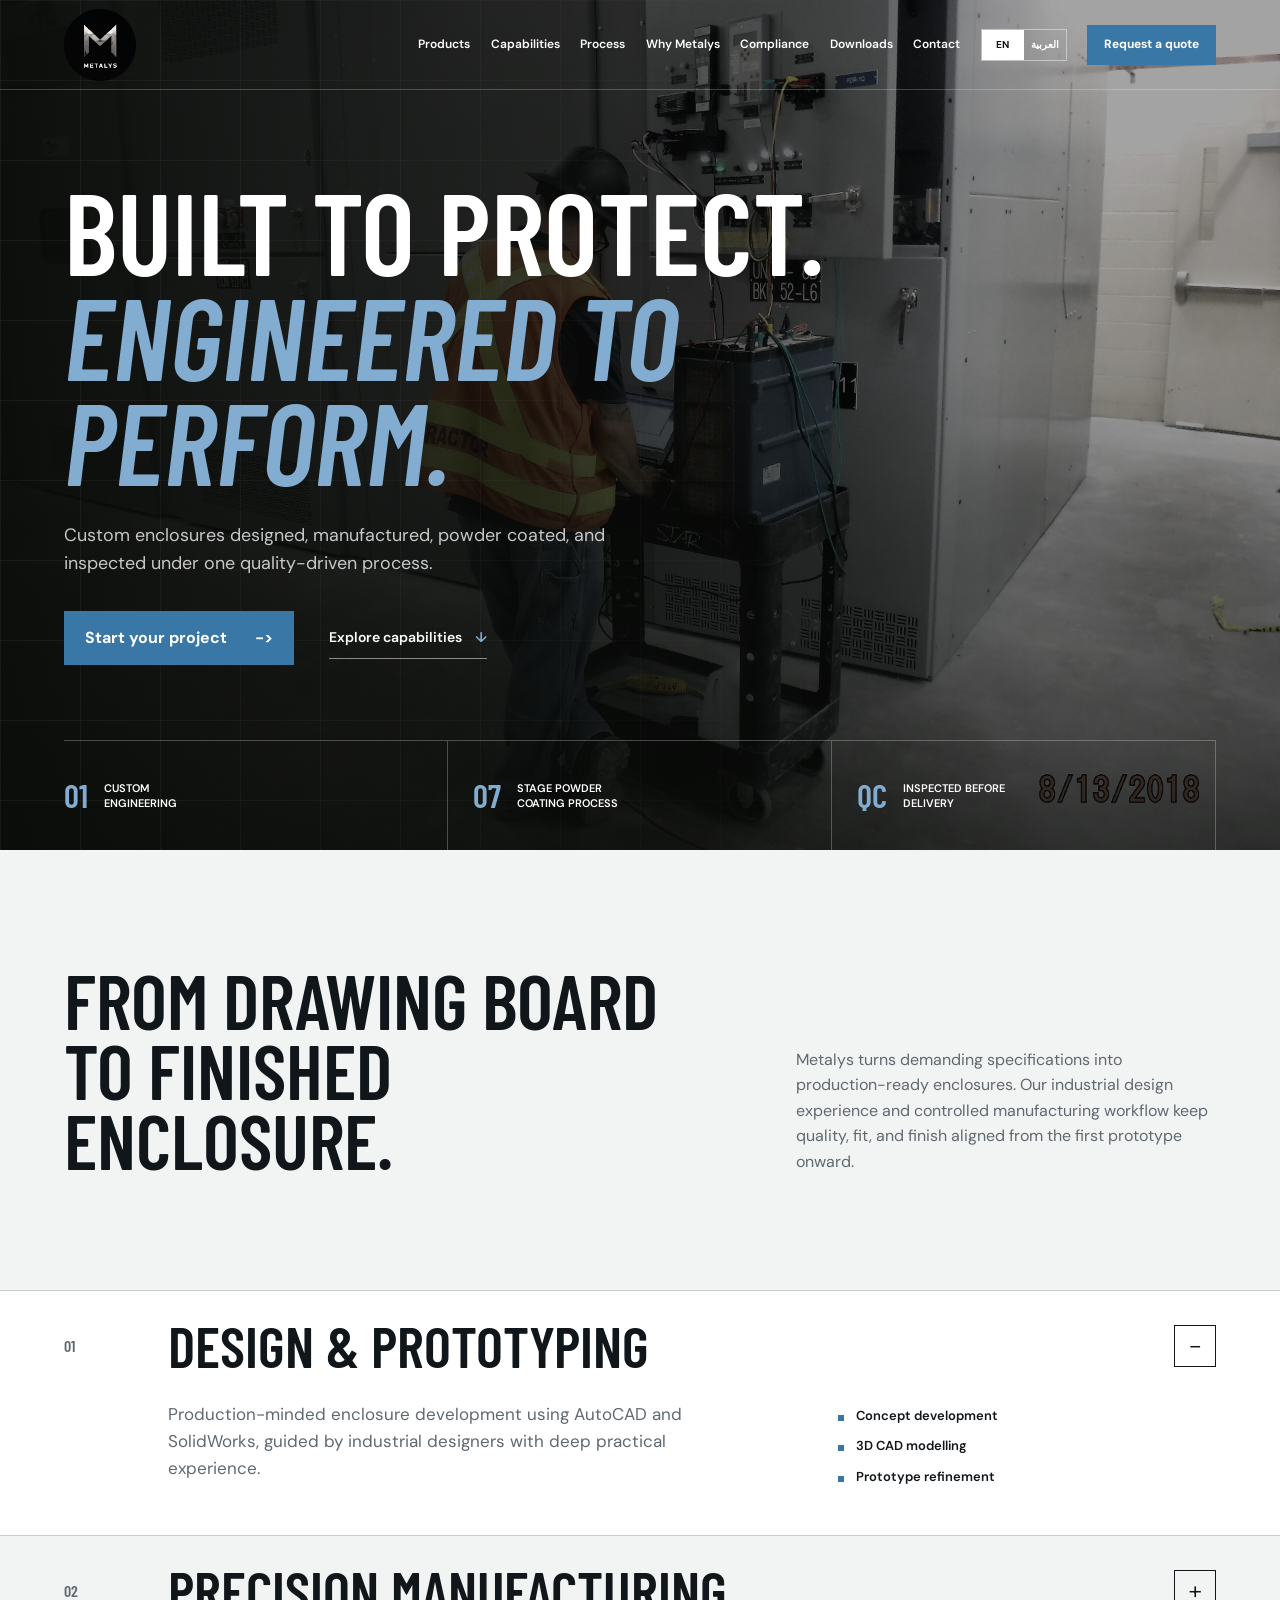
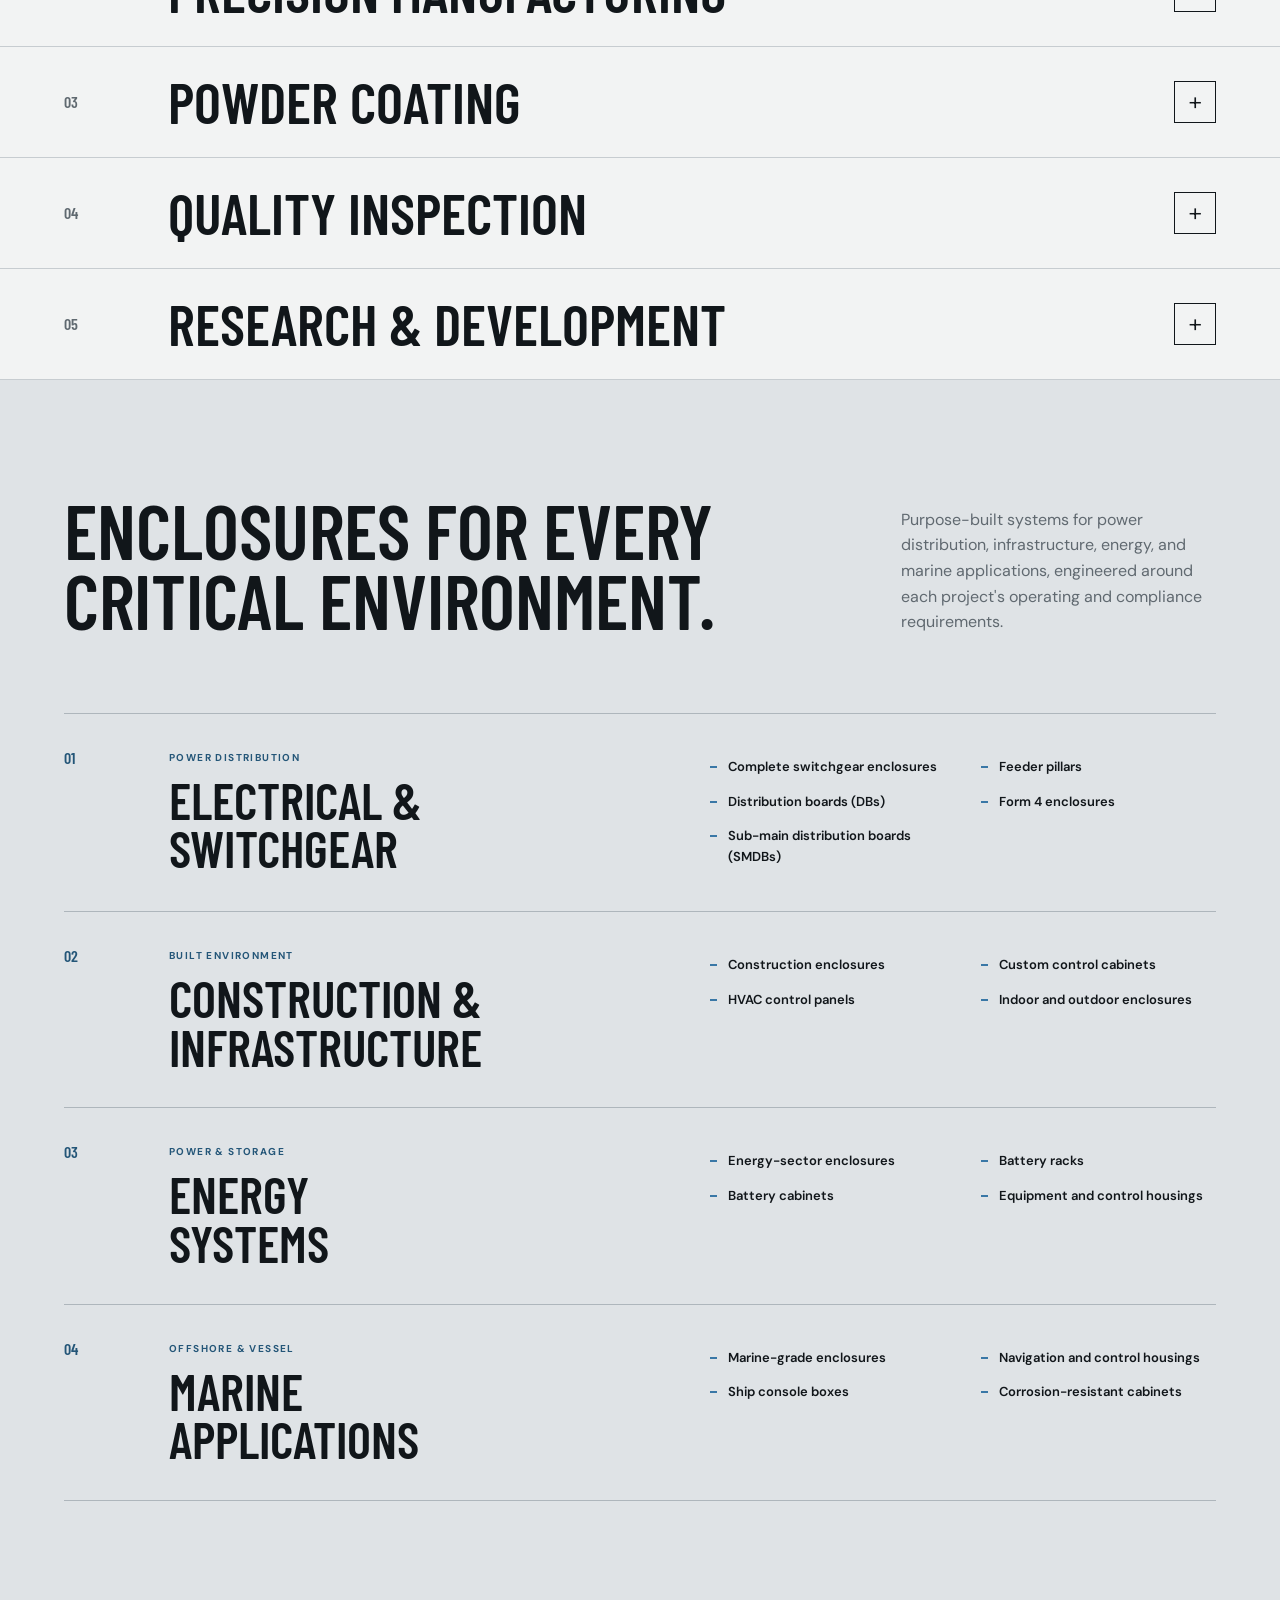
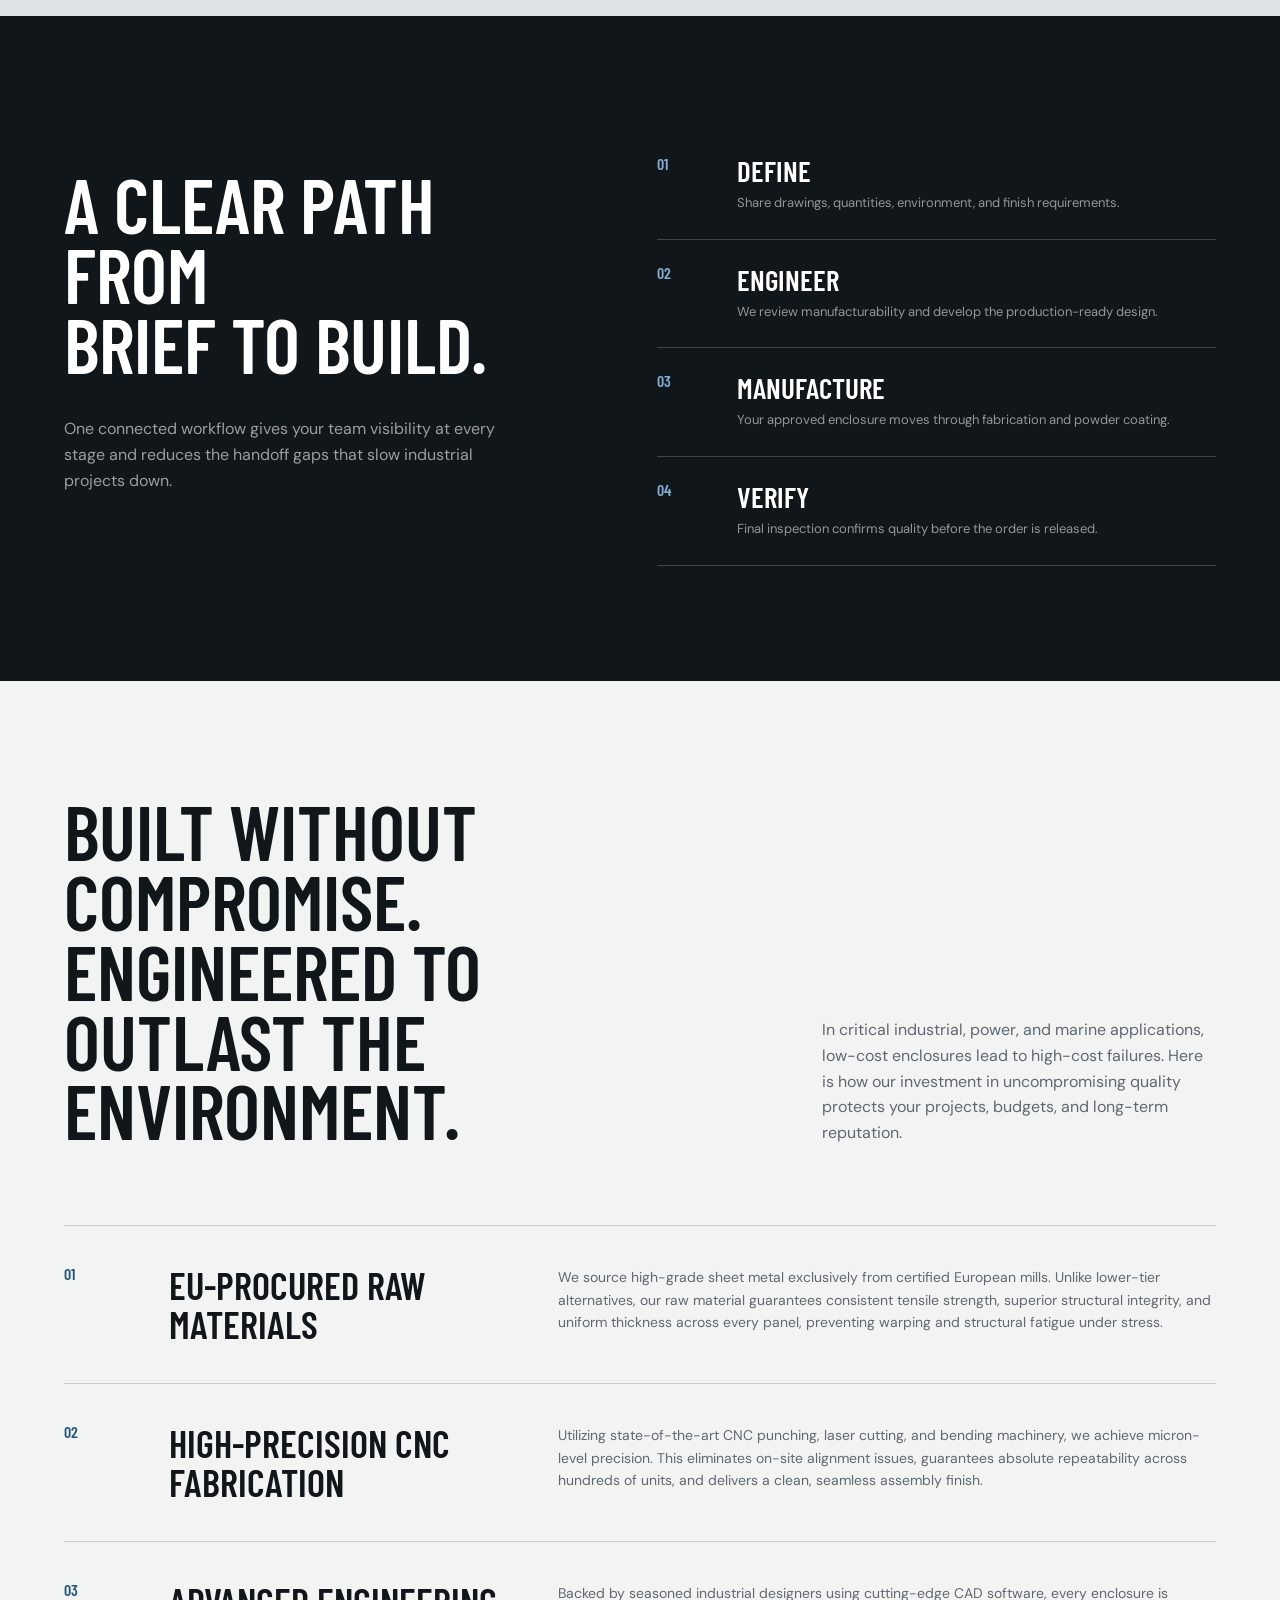
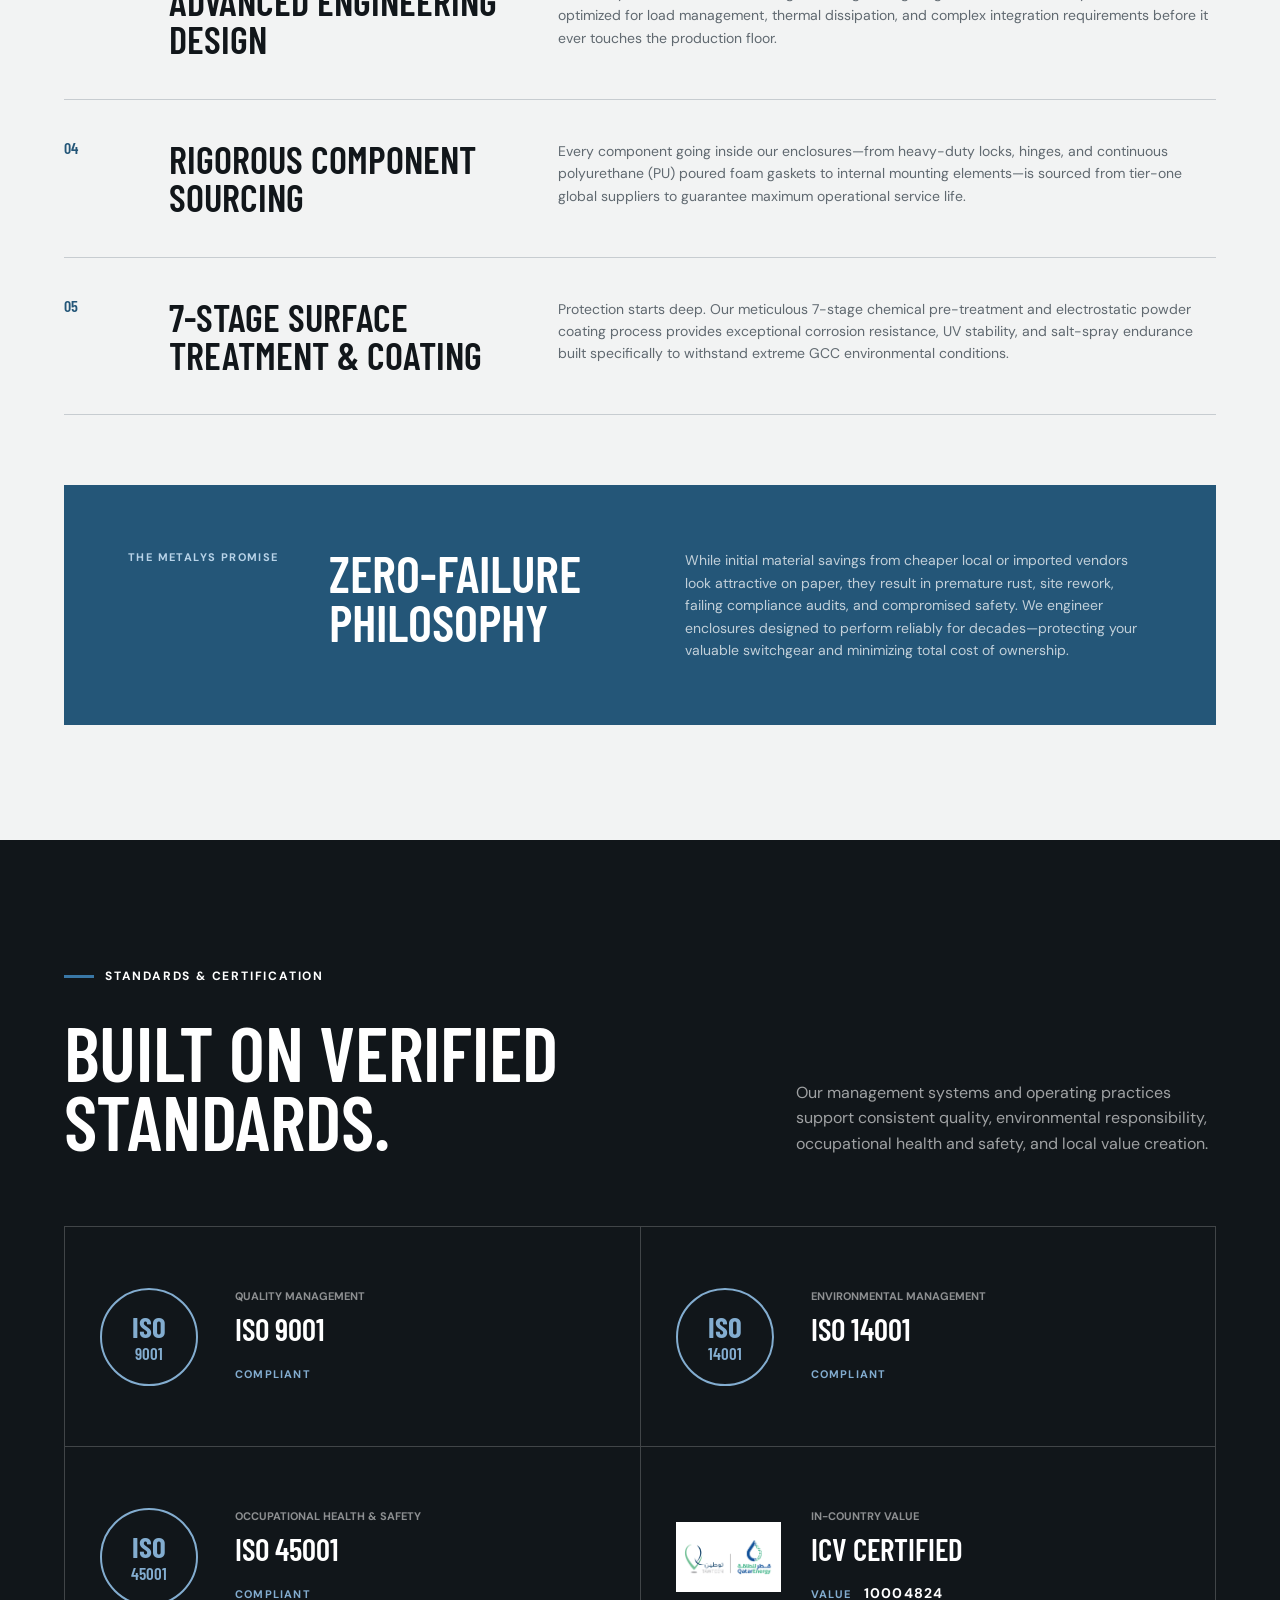
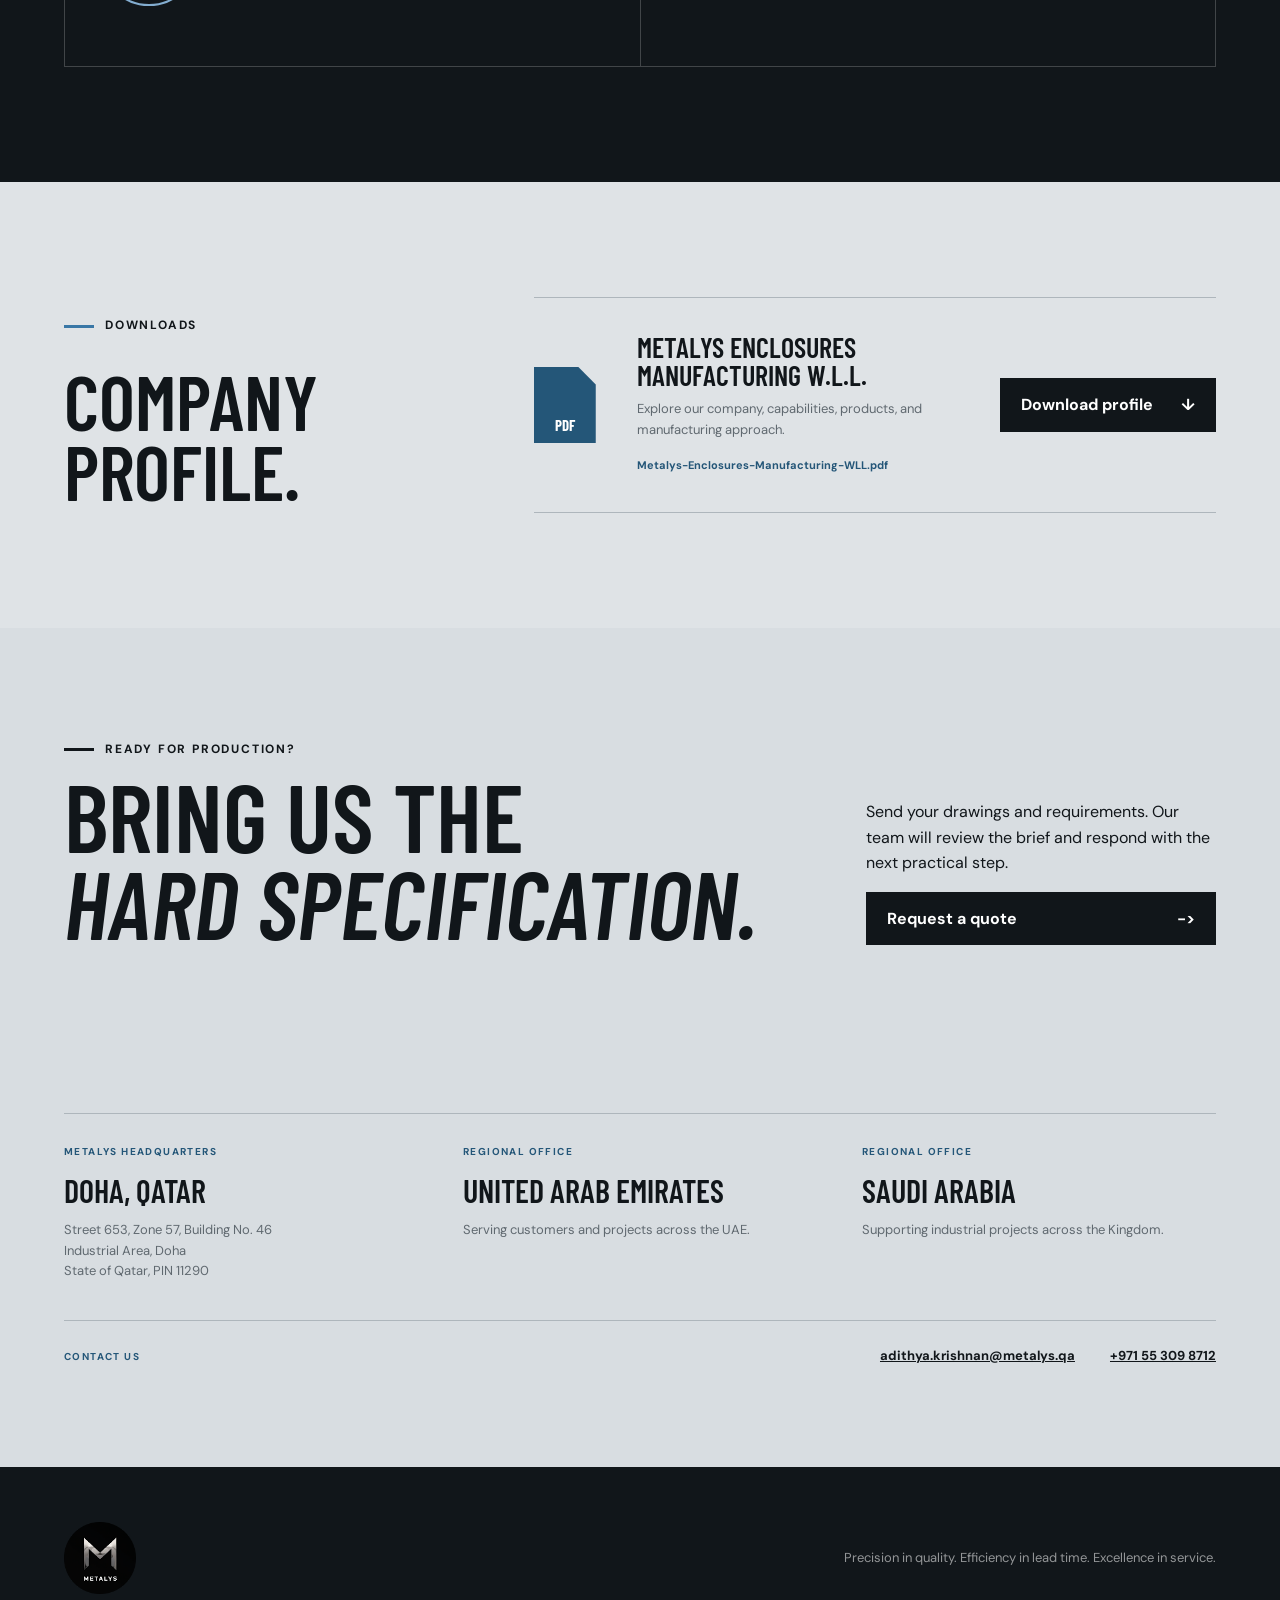
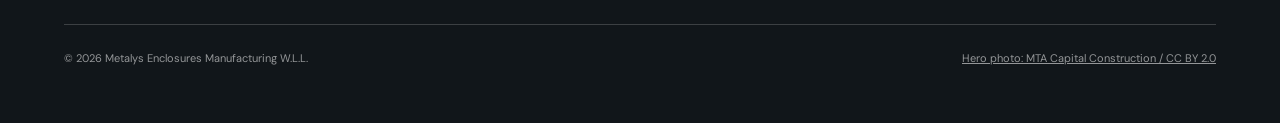
==== commit 89f6a60f: "Expand quality pillars and update hero" ====
--- a/index.html
+++ b/index.html
@@ -37,7 +37,7 @@
 
   <main id="main">
     <section class="hero" id="top">
-      <img class="hero-image" src="https://img1.wsimg.com/isteam/ip/2b743cf1-ced6-4204-a47a-18b4a8dce9a4/Default_Make_a_4k_Ultra_realistic_imag-2f2ab29.jpg/:/rs=w:1920,h:1280,cg:true,m/cr=w:1920,h:1280" alt="Precision industrial metal enclosure manufacturing" width="1920" height="1280" fetchpriority="high">
+      <img class="hero-image" src="assets/hero/switchgear-room-4k.webp" alt="Technician testing industrial switchgear in a power distribution room" width="3840" height="2880" fetchpriority="high">
       <div class="hero-shade"></div>
       <div class="hero-grid" aria-hidden="true"></div>
       <div class="hero-content">
@@ -196,14 +196,42 @@
     </section>
 
     <section class="quality section" id="quality">
-      <div class="quality-statement">
-        <blockquote>“Quality means doing it right when no one is looking.”</blockquote>
-      </div>
-      <div class="quality-grid">
-        <article><span>Q</span><h3>Quality promise</h3><p>Carefully selected materials and rigorous controls keep every enclosure aligned with the approved standard.</p></article>
-        <article><span>C</span><h3>Built around you</h3><p>Dimensions, configuration, and finish can be tailored to the demands of your equipment and working environment.</p></article>
-        <article><span>R</span><h3>Responsive lead time</h3><p>Fast query response and an integrated workflow help keep decisions moving and turnaround competitive.</p></article>
-      </div>
+      <div class="quality-heading">
+        <h2>Built without compromise.<br>Engineered to outlast the environment.</h2>
+        <p>In critical industrial, power, and marine applications, low-cost enclosures lead to high-cost failures. Here is how our investment in uncompromising quality protects your projects, budgets, and long-term reputation.</p>
+      </div>
+      <div class="quality-pillars">
+        <article>
+          <span class="pillar-number">01</span>
+          <h3>EU-Procured Raw Materials</h3>
+          <p>We source high-grade sheet metal exclusively from certified European mills. Unlike lower-tier alternatives, our raw material guarantees consistent tensile strength, superior structural integrity, and uniform thickness across every panel, preventing warping and structural fatigue under stress.</p>
+        </article>
+        <article>
+          <span class="pillar-number">02</span>
+          <h3>High-Precision CNC Fabrication</h3>
+          <p>Utilizing state-of-the-art CNC punching, laser cutting, and bending machinery, we achieve micron-level precision. This eliminates on-site alignment issues, guarantees absolute repeatability across hundreds of units, and delivers a clean, seamless assembly finish.</p>
+        </article>
+        <article>
+          <span class="pillar-number">03</span>
+          <h3>Advanced Engineering Design</h3>
+          <p>Backed by seasoned industrial designers using cutting-edge CAD software, every enclosure is optimized for load management, thermal dissipation, and complex integration requirements before it ever touches the production floor.</p>
+        </article>
+        <article>
+          <span class="pillar-number">04</span>
+          <h3>Rigorous Component Sourcing</h3>
+          <p>Every component going inside our enclosures—from heavy-duty locks, hinges, and continuous polyurethane (PU) poured foam gaskets to internal mounting elements—is sourced from tier-one global suppliers to guarantee maximum operational service life.</p>
+        </article>
+        <article>
+          <span class="pillar-number">05</span>
+          <h3>7-Stage Surface Treatment &amp; Coating</h3>
+          <p>Protection starts deep. Our meticulous 7-stage chemical pre-treatment and electrostatic powder coating process provides exceptional corrosion resistance, UV stability, and salt-spray endurance built specifically to withstand extreme GCC environmental conditions.</p>
+        </article>
+      </div>
+      <aside class="quality-promise">
+        <p>The Metalys Promise</p>
+        <h3>Zero-Failure Philosophy</h3>
+        <p>While initial material savings from cheaper local or imported vendors look attractive on paper, they result in premature rust, site rework, failing compliance audits, and compromised safety. We engineer enclosures designed to perform reliably for decades—protecting your valuable switchgear and minimizing total cost of ownership.</p>
+      </aside>
     </section>
 
     <section class="compliance section" id="compliance">
@@ -289,7 +317,7 @@
   <footer>
     <a class="brand footer-brand" href="#top"><img src="assets/metalys-logo.png" alt="Metalys Enclosures Manufacturing" width="120" height="120"></a>
     <p>Precision in quality. Efficiency in lead time. Excellence in service.</p>
-    <div><span>© <span data-year></span> Metalys Enclosures Manufacturing W.L.L.</span></div>
+    <div><span>© <span data-year></span> Metalys Enclosures Manufacturing W.L.L.</span><a class="photo-credit" href="https://commons.wikimedia.org/wiki/File:Systems_testing_in_the_service_switchgear_room_of_a_power_substation_located_in_Queens._(CS179,_08-13-2018)_(44048210052).jpg" target="_blank" rel="noreferrer">Hero photo: MTA Capital Construction / CC BY 2.0</a></div>
   </footer>
 
   <dialog class="quote-dialog" data-quote-dialog>
--- a/styles.css
+++ b/styles.css
@@ -44,8 +44,8 @@
 
 .hero { position: relative; min-height: 92svh; height: 850px; max-height: 960px; color: var(--white); overflow: hidden; display: flex; align-items: center; padding: 120px var(--pad) 155px; }
 .hero-image, .hero-shade, .hero-grid { position: absolute; inset: 0; width: 100%; height: 100%; }
-.hero-image { object-fit: cover; object-position: center; filter: saturate(.7) contrast(1.08); }
-.hero-shade { background: linear-gradient(90deg, rgba(10,12,10,.96) 0%, rgba(10,12,10,.72) 47%, rgba(10,12,10,.16) 85%), linear-gradient(0deg, rgba(10,12,10,.65), transparent 55%); }
+.hero-image { object-fit: cover; object-position: center 46%; filter: saturate(.55) contrast(1.15) brightness(.72); }
+.hero-shade { background: linear-gradient(90deg, rgba(10,12,10,.97) 0%, rgba(10,12,10,.74) 44%, rgba(10,12,10,.12) 82%), linear-gradient(0deg, rgba(10,12,10,.72), transparent 58%); }
 .hero-grid { opacity: .13; background-image: linear-gradient(rgba(255,255,255,.4) 1px, transparent 1px), linear-gradient(90deg, rgba(255,255,255,.4) 1px, transparent 1px); background-size: 80px 80px; mask-image: linear-gradient(90deg, #000, transparent 75%); }
 .hero-content { position: relative; z-index: 2; width: min(780px, 70vw); animation: reveal .75s ease-out both; }
 .eyebrow { display: flex; align-items: center; gap: 11px; text-transform: uppercase; font-size: 12px; font-weight: 700; letter-spacing: 1.8px; }
@@ -106,14 +106,18 @@
 .process-list strong { display: block; font: 600 29px/1 var(--display); text-transform: uppercase; }
 .process-list p { margin: 8px 0 0; color: rgba(255,255,255,.55); font-size: 13px; }
 
-.quality-statement { display: block; }
-blockquote { max-width: 1000px; font-size: clamp(48px, 6.5vw, 94px); }
-.quality-grid { margin-top: 95px; display: grid; grid-template-columns: repeat(3, 1fr); border-top: 1px solid var(--line); }
-.quality-grid article { padding: 38px clamp(20px, 3vw, 45px) 0 0; }
-.quality-grid article + article { border-left: 1px solid var(--line); padding-left: clamp(20px, 3vw, 45px); }
-.quality-grid span { display: grid; place-items: center; width: 38px; height: 38px; background: var(--accent-dark); color: var(--white); font: 600 20px/1 var(--display); }
-.quality-grid h3 { margin: 24px 0 12px; font: 600 25px/1 var(--display); text-transform: uppercase; }
-.quality-grid p { margin: 0; color: var(--muted); font-size: 14px; }
+.quality-heading { display: grid; grid-template-columns: 1.25fr .75fr; gap: 8vw; align-items: end; margin-bottom: 80px; }
+.quality-heading h2 { font-size: clamp(52px, 6vw, 88px); }
+.quality-heading > p { margin: 0; color: var(--muted); max-width: 520px; }
+.quality-pillars { border-top: 1px solid var(--line); }
+.quality-pillars article { display: grid; grid-template-columns: 70px minmax(250px, .7fr) 1.3fr; gap: 35px; align-items: start; padding: 40px 0; border-bottom: 1px solid var(--line); }
+.pillar-number { color: var(--accent-dark); font: 600 16px/1 var(--display); }
+.quality-pillars h3 { margin: 0; font: 600 clamp(29px, 3vw, 42px)/1 var(--display); text-transform: uppercase; }
+.quality-pillars p { margin: 0; color: var(--muted); font-size: 14px; }
+.quality-promise { margin-top: 70px; padding: clamp(35px, 5vw, 70px); background: var(--accent-dark); color: var(--white); display: grid; grid-template-columns: .5fr 1fr 1.5fr; gap: 45px; align-items: start; }
+.quality-promise > p:first-child { margin: 0; color: #b8d3e8; font-size: 11px; font-weight: 700; letter-spacing: 1.4px; text-transform: uppercase; }
+.quality-promise h3 { margin: 0; font: 600 clamp(34px, 4vw, 55px)/.95 var(--display); text-transform: uppercase; }
+.quality-promise > p:last-child { margin: 0; color: rgba(255,255,255,.72); font-size: 14px; }
 
 .compliance { background: var(--ink); color: var(--white); }
 .compliance-heading { display: grid; grid-template-columns: 1.2fr .8fr; gap: 8vw; align-items: end; margin-bottom: 70px; }
@@ -158,7 +162,8 @@
 footer { padding: 55px var(--pad); background: var(--ink); color: var(--white); display: grid; grid-template-columns: 1fr 1fr; gap: 30px; align-items: center; }
 .footer-brand { width: max-content; }
 footer > p { margin: 0; color: rgba(255,255,255,.55); text-align: right; font-size: 13px; }
-footer > div { grid-column: 1 / -1; border-top: 1px solid rgba(255,255,255,.18); padding-top: 25px; color: rgba(255,255,255,.55); font-size: 11px; }
+footer > div { grid-column: 1 / -1; border-top: 1px solid rgba(255,255,255,.18); padding-top: 25px; display: flex; justify-content: space-between; gap: 25px; color: rgba(255,255,255,.55); font-size: 11px; }
+.photo-credit { text-decoration: underline; text-align: right; }
 
 .quote-dialog { width: min(610px, calc(100% - 30px)); max-height: calc(100% - 30px); border: 0; border-radius: 0; padding: clamp(28px, 5vw, 60px); background: var(--paper); color: var(--ink); }
 .quote-dialog::backdrop { background: rgba(5,7,5,.82); backdrop-filter: blur(5px); }
@@ -172,7 +177,7 @@
 .quote-dialog .button:hover, .quote-dialog .button:focus-visible { color: var(--ink); border-color: var(--ink); }
 
 html[lang="ar"] body { font-family: "Noto Kufi Arabic", sans-serif; }
-html[lang="ar"] h1, html[lang="ar"] h2, html[lang="ar"] blockquote, html[lang="ar"] .capability-title, html[lang="ar"] .product-sectors h3, html[lang="ar"] .process-list strong, html[lang="ar"] .quality-grid h3, html[lang="ar"] .standard-card h3, html[lang="ar"] .download-file h3, html[lang="ar"] .office-locations strong { font-family: "Noto Kufi Arabic", sans-serif; line-height: 1.35; }
+html[lang="ar"] h1, html[lang="ar"] h2, html[lang="ar"] blockquote, html[lang="ar"] .capability-title, html[lang="ar"] .product-sectors h3, html[lang="ar"] .process-list strong, html[lang="ar"] .quality-pillars h3, html[lang="ar"] .quality-promise h3, html[lang="ar"] .standard-card h3, html[lang="ar"] .download-file h3, html[lang="ar"] .office-locations strong { font-family: "Noto Kufi Arabic", sans-serif; line-height: 1.35; }
 html[lang="ar"] h1 { font-size: clamp(54px, 7.5vw, 108px); }
 html[lang="ar"] .capability-title { font-size: clamp(28px, 3.6vw, 54px); }
 html[lang="ar"] .eyebrow, html[lang="ar"] .sector-label, html[lang="ar"] .office-locations span, html[lang="ar"] .contact-details span { letter-spacing: 0; }
@@ -199,16 +204,18 @@
   .site-nav .button { margin-top: 18px; }
   .hero { min-height: 780px; height: 100svh; max-height: 900px; padding-top: 95px; }
   .hero-content { width: 100%; }
-  .hero-image { object-position: 61% center; }
+  .hero-image { object-position: 62% center; }
   .hero-shade { background: linear-gradient(90deg, rgba(10,12,10,.9), rgba(10,12,10,.32)), linear-gradient(0deg, rgba(10,12,10,.85), transparent 65%); }
-  .intro-copy, .process, .contact, .products-heading, .compliance-heading, .downloads { grid-template-columns: 1fr; }
-  .intro-copy, .process, .products-heading, .compliance-heading, .downloads { gap: 38px; }
+  .intro-copy, .process, .contact, .products-heading, .quality-heading, .compliance-heading, .downloads { grid-template-columns: 1fr; }
+  .intro-copy, .process, .products-heading, .quality-heading, .compliance-heading, .downloads { gap: 38px; }
   .section { padding-top: 80px; padding-bottom: 80px; }
   .capability > button { grid-template-columns: 45px 1fr auto; min-height: 90px; }
   .capability-body { padding-left: 45px; grid-template-columns: 1fr; gap: 18px; }
   html[dir="rtl"] .capability-body { padding-left: 0; padding-right: 45px; }
   .capability.is-active .capability-body { max-height: 400px; }
-  .quality-grid { margin-top: 65px; }
+  .quality-pillars article { grid-template-columns: 55px .75fr 1.25fr; gap: 24px; }
+  .quality-promise { grid-template-columns: 1fr 1fr; }
+  .quality-promise > p:last-child { grid-column: 1 / -1; }
   .contact { gap: 45px; }
   .standard-card { grid-template-columns: 90px 1fr; padding: 28px; }
   .iso-mark { width: 82px; }
@@ -233,8 +240,10 @@
   .hero-specs strong { font-size: 24px; }
   .hero-specs span { font-size: 8px; }
   .scroll-note { display: none; }
-  .quality-grid { grid-template-columns: 1fr; border-top: 0; }
-  .quality-grid article, .quality-grid article + article { border-left: 0; border-top: 1px solid var(--line); padding: 28px 0; }
+  .quality-pillars article { grid-template-columns: 35px 1fr; gap: 18px; padding: 30px 0; }
+  .quality-pillars p { grid-column: 2; }
+  .quality-promise { grid-template-columns: 1fr; gap: 22px; }
+  .quality-promise > p:last-child { grid-column: auto; }
   .compliance-grid { grid-template-columns: 1fr; }
   .standard-card { min-height: 190px; }
   .download-file { grid-template-columns: 1fr; }
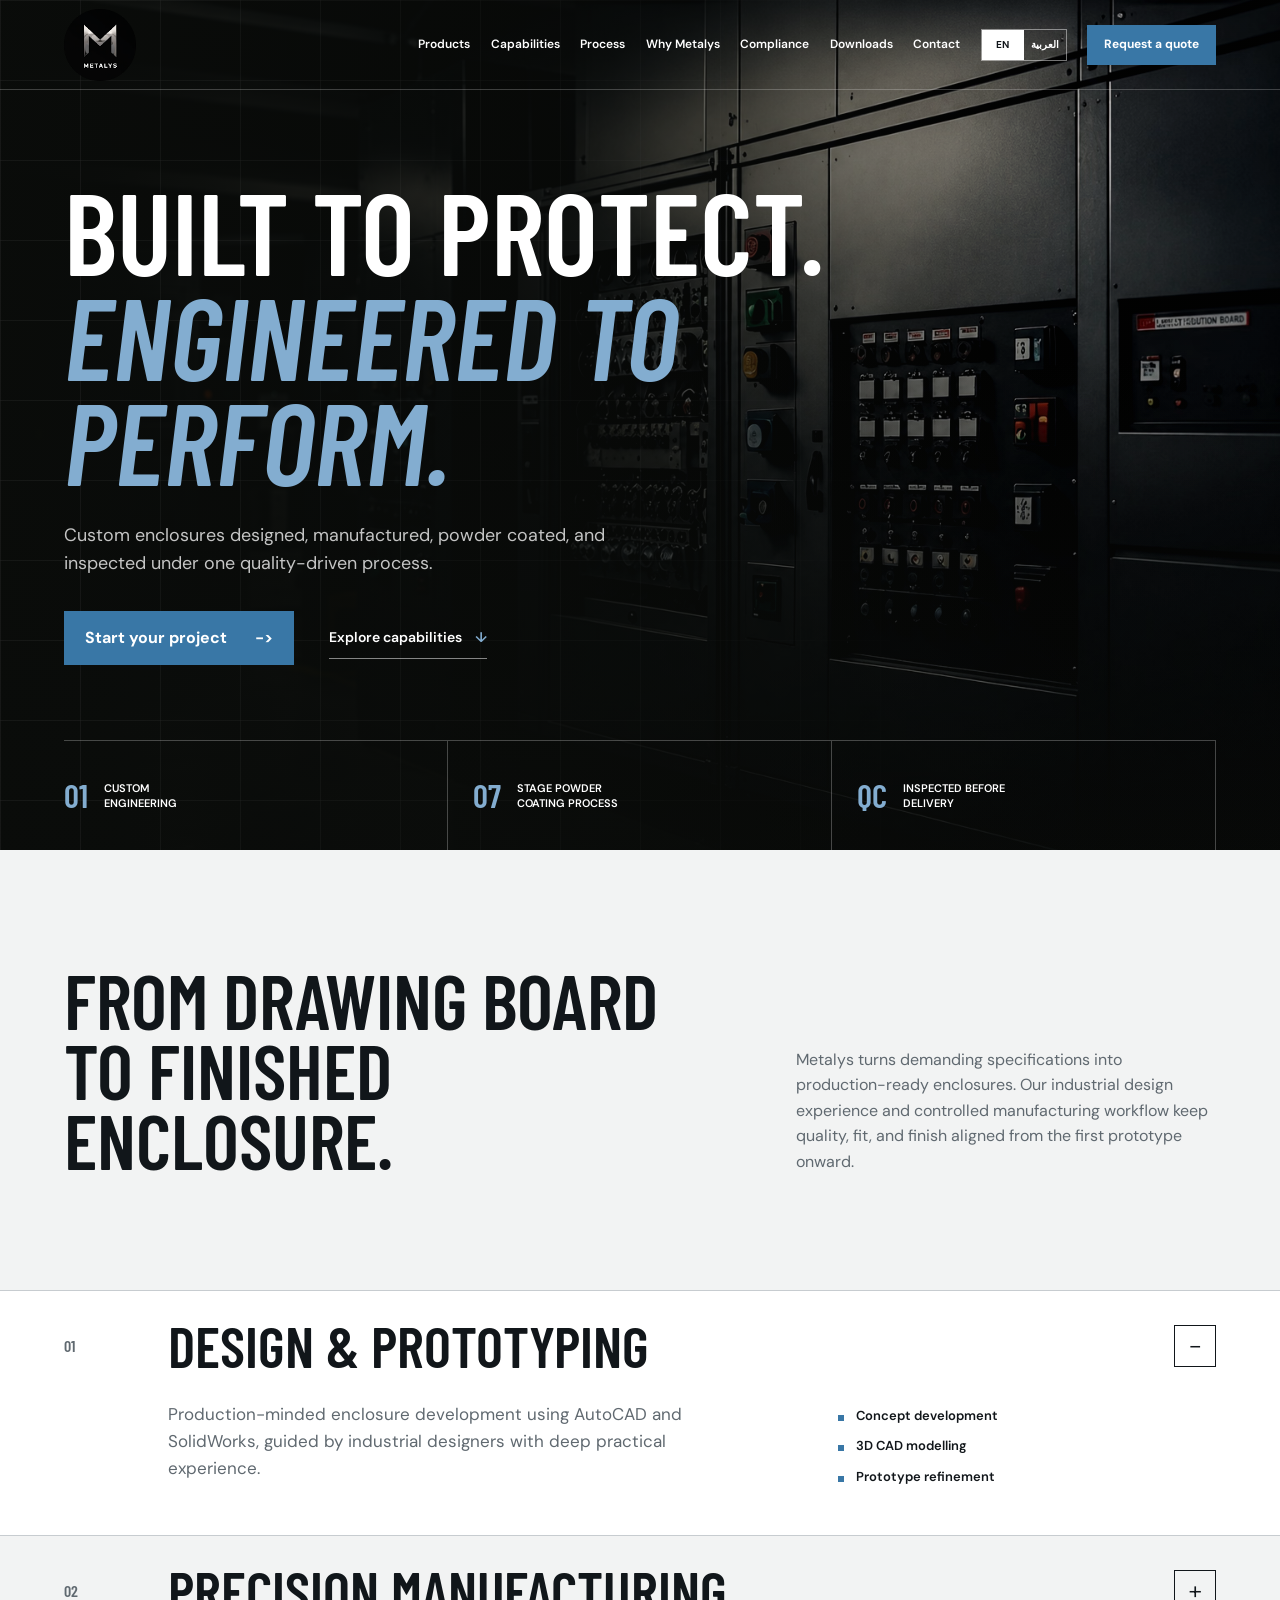
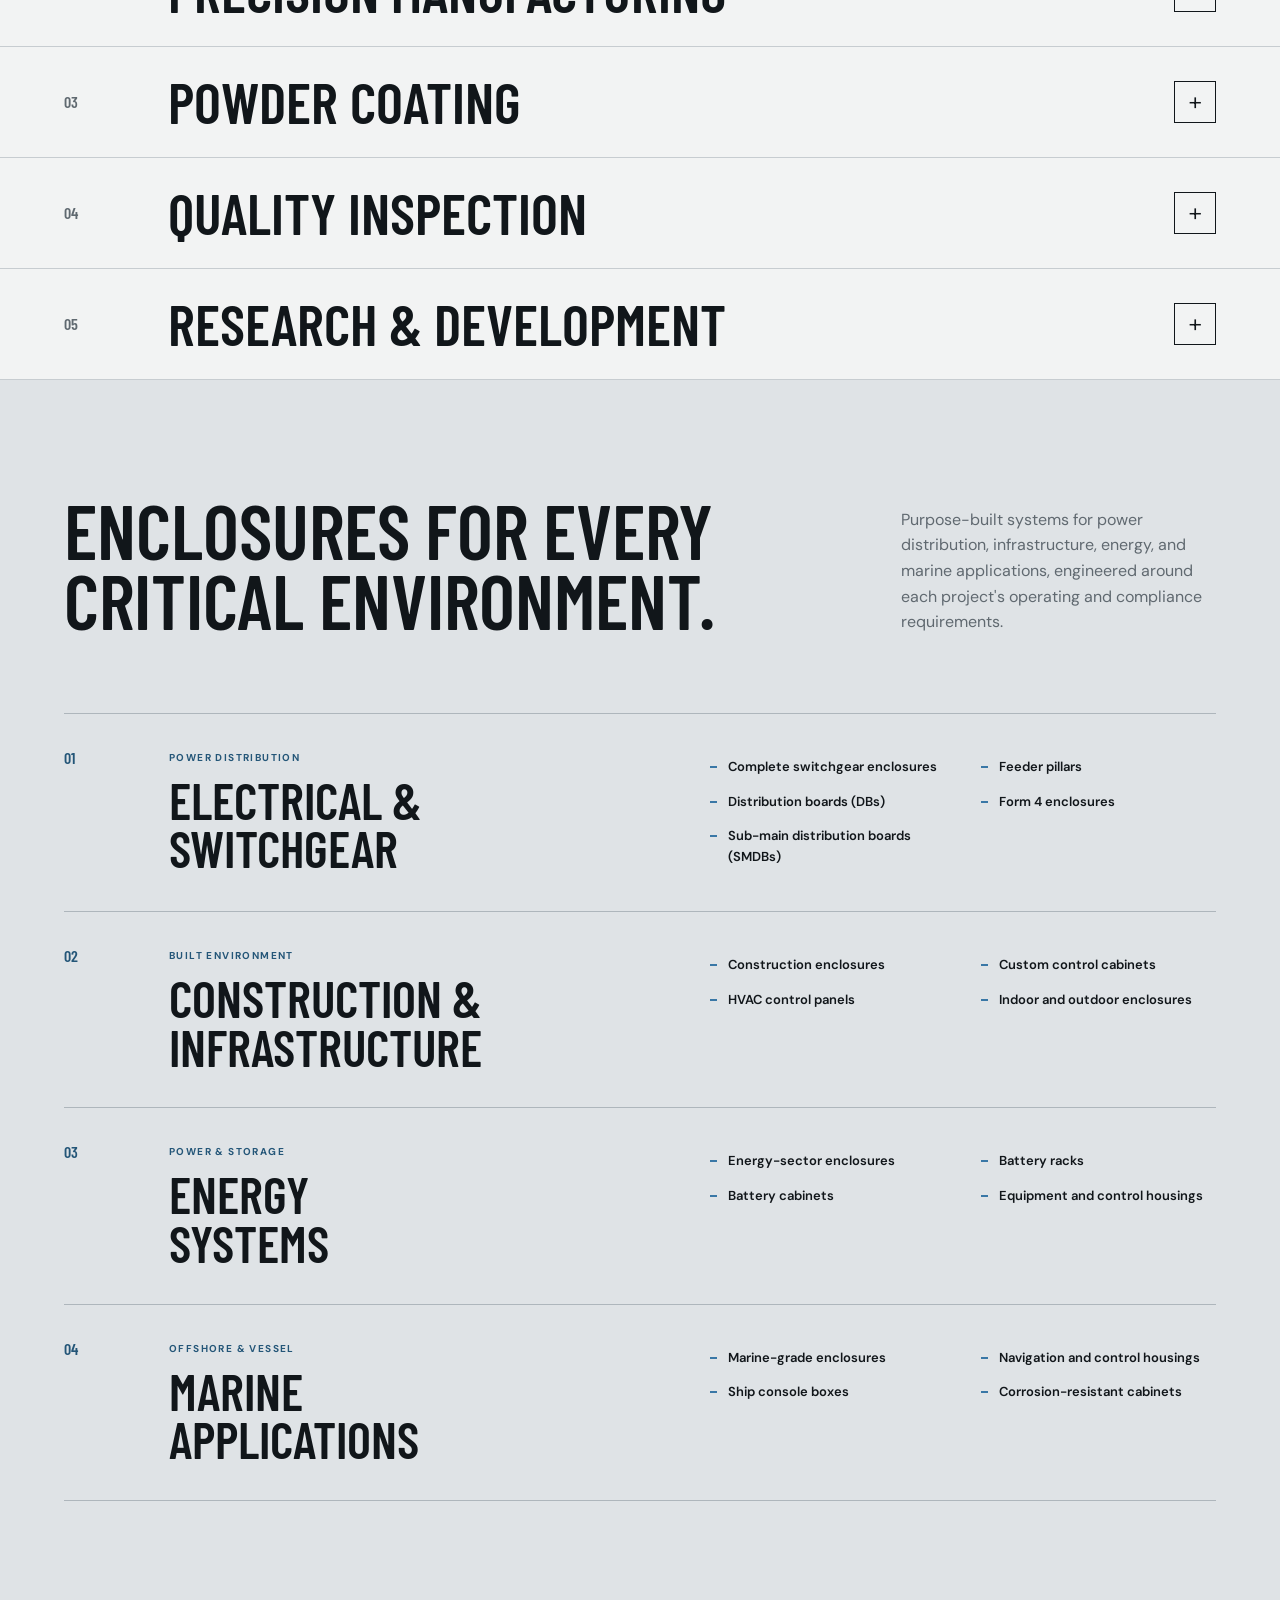
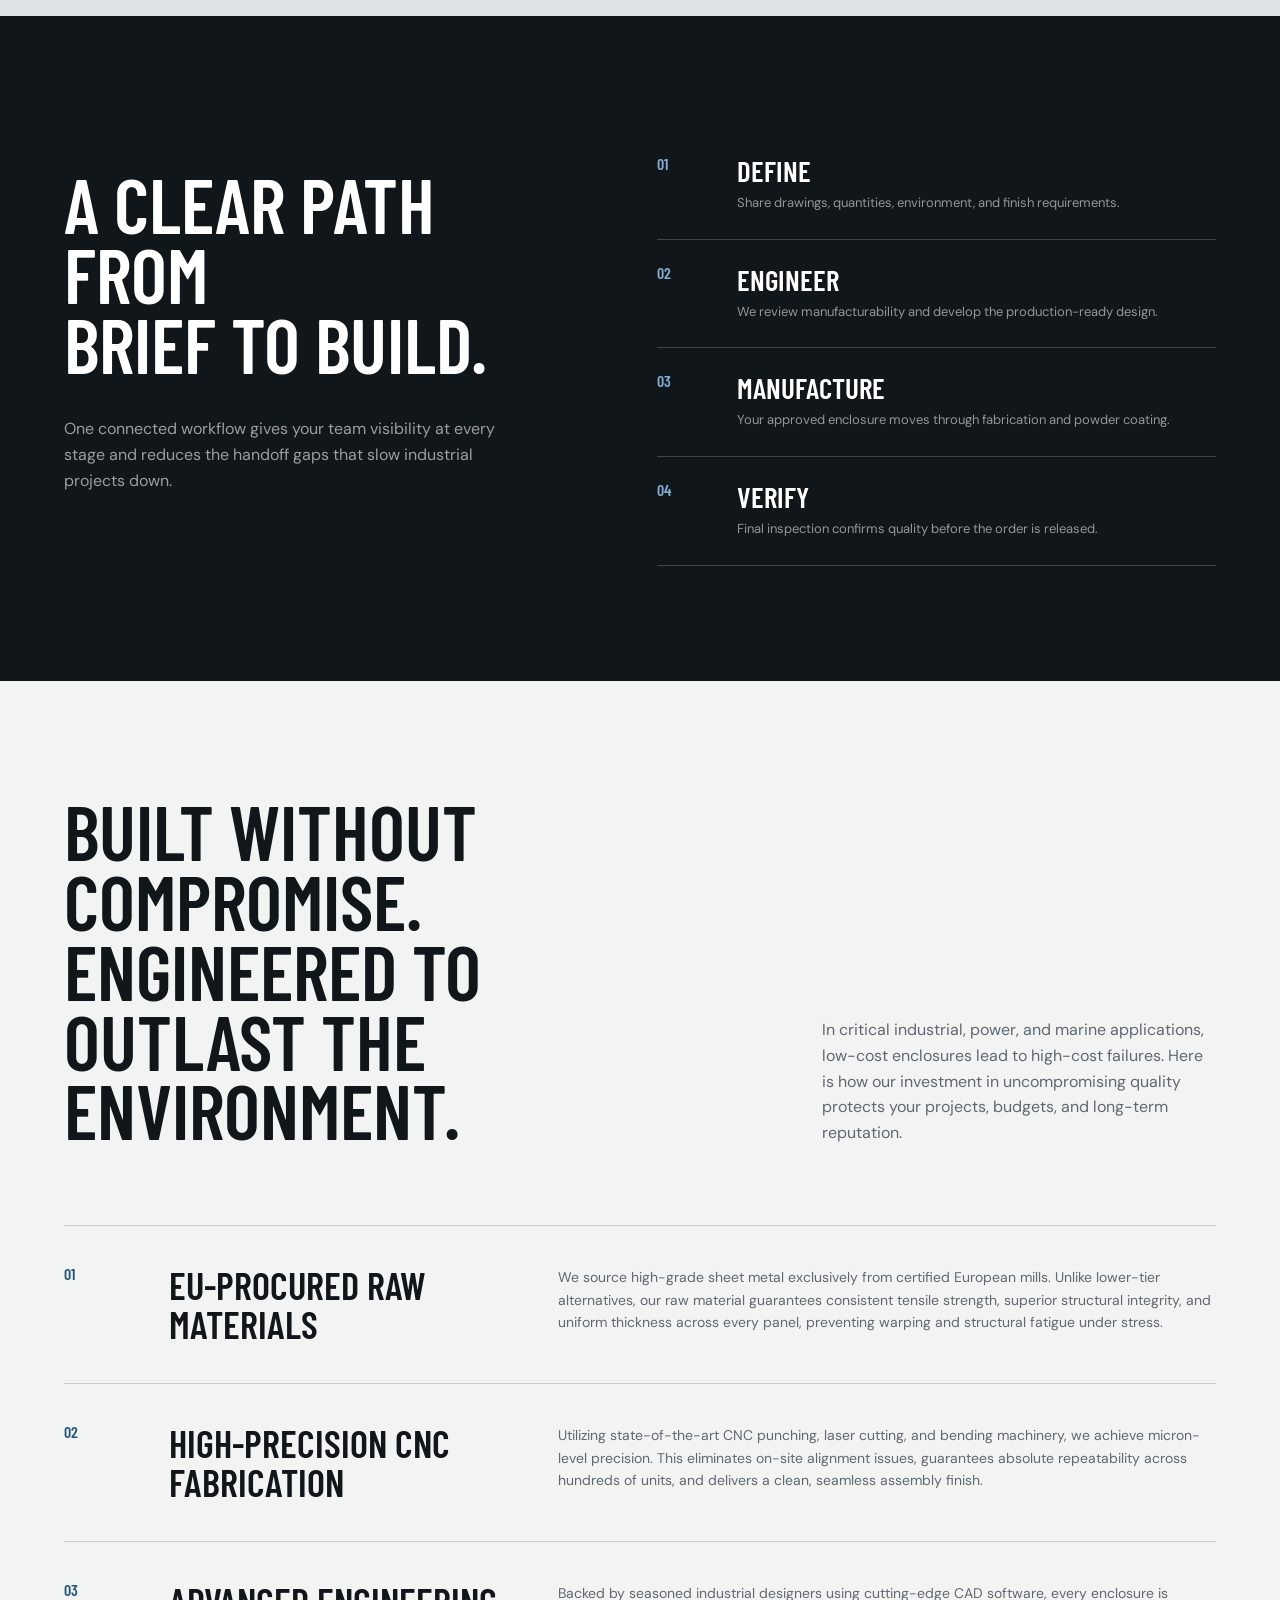
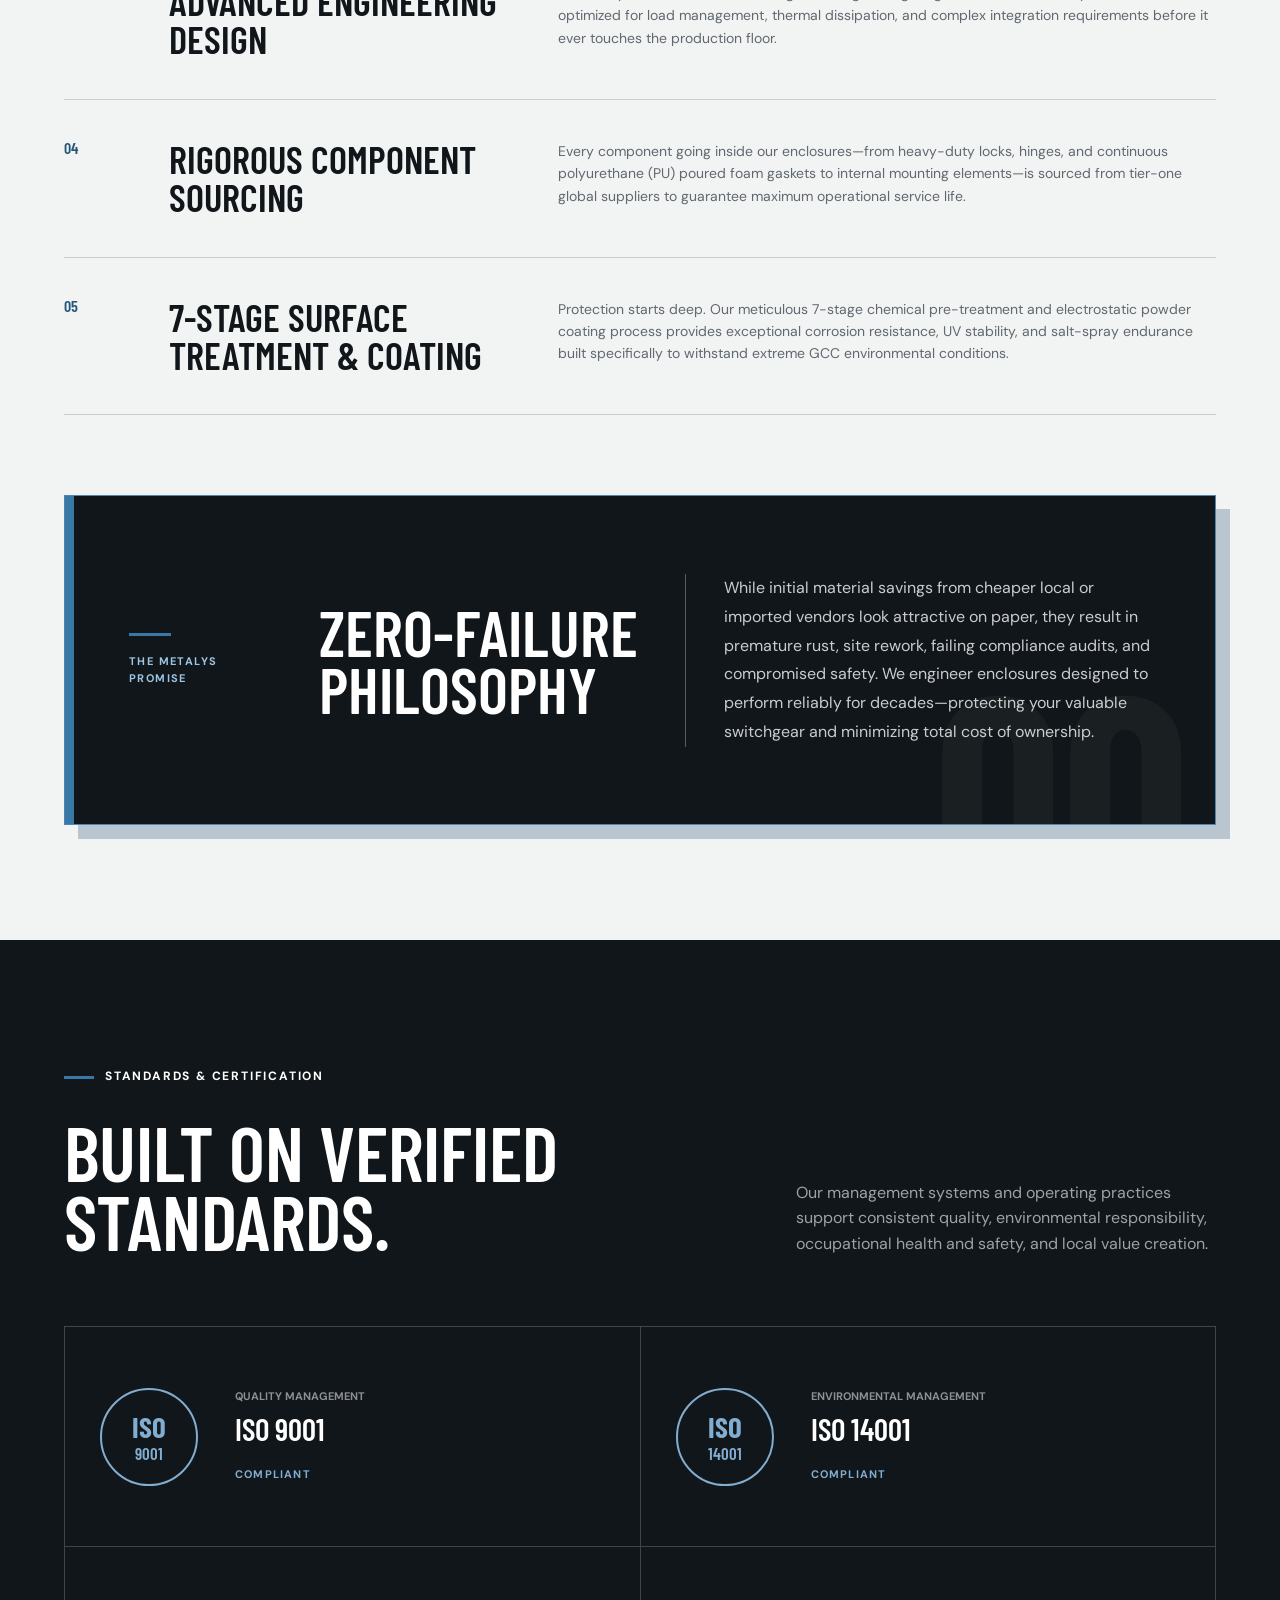
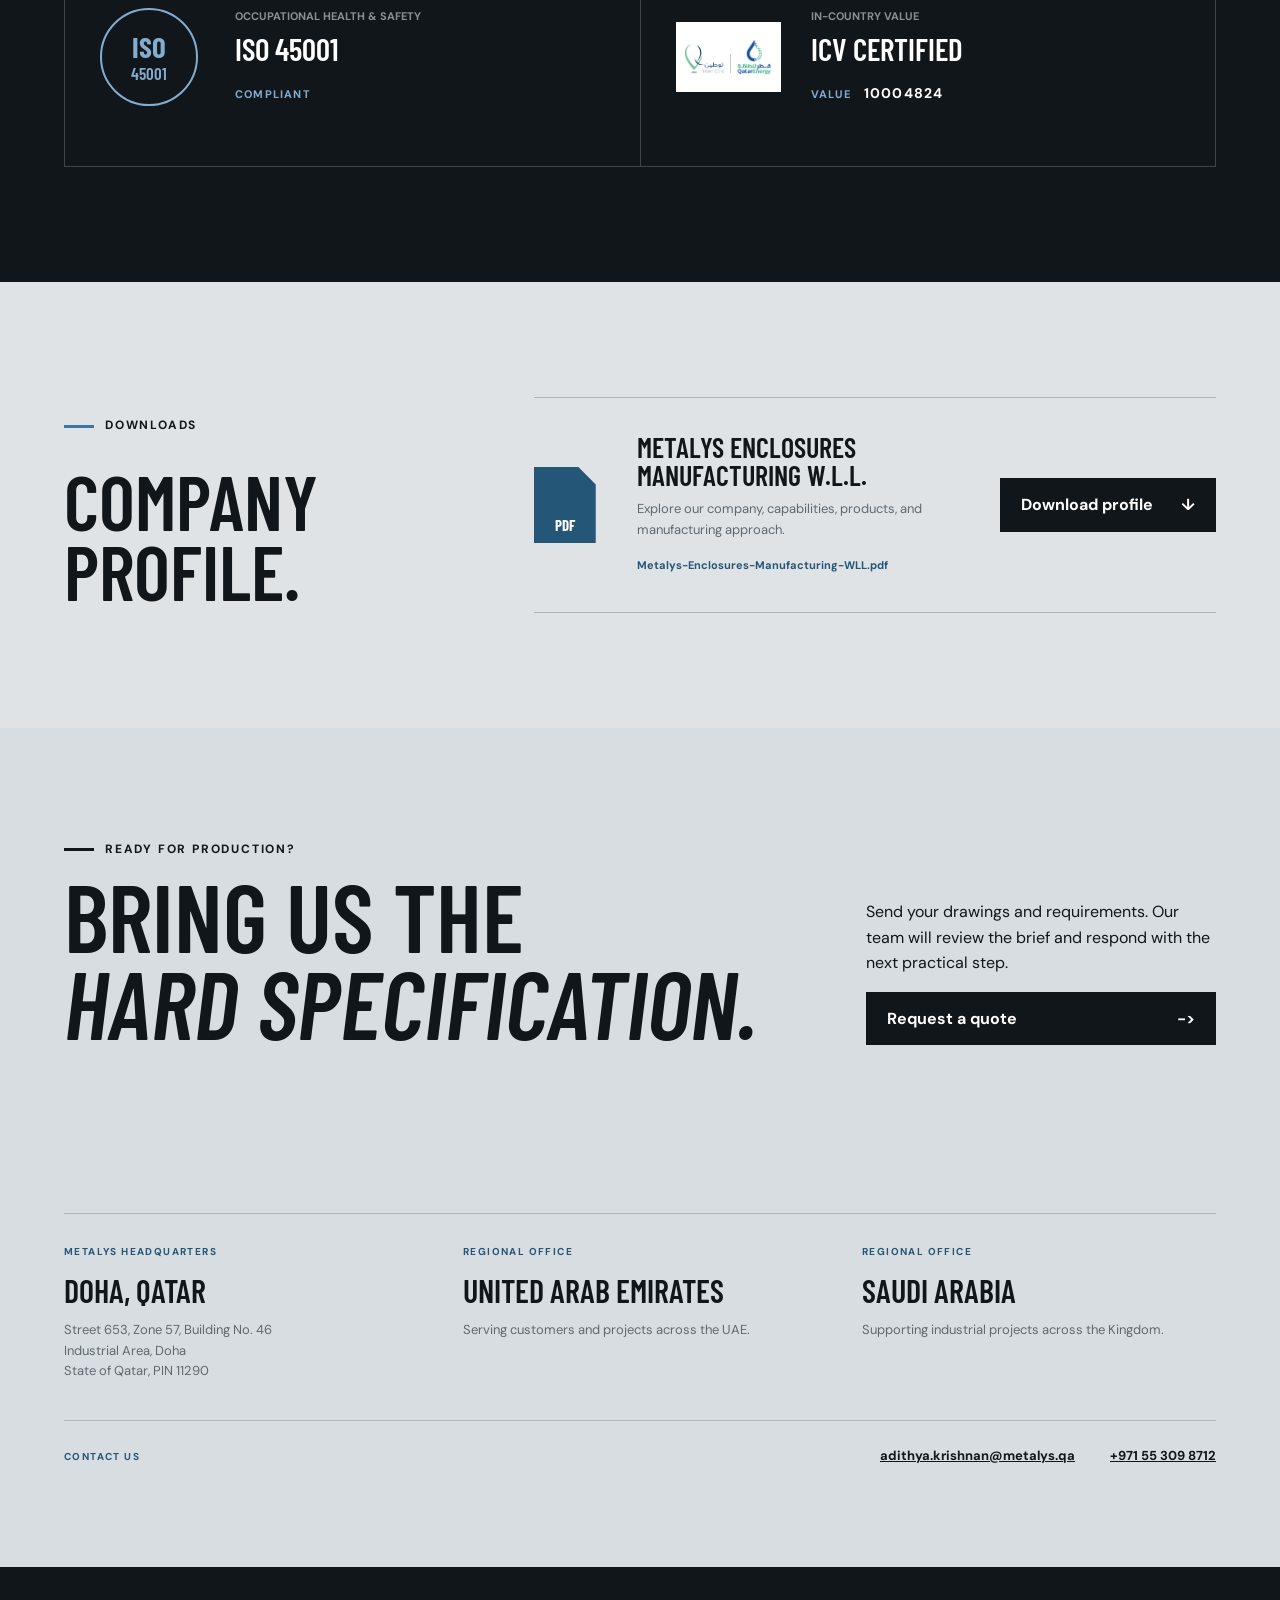
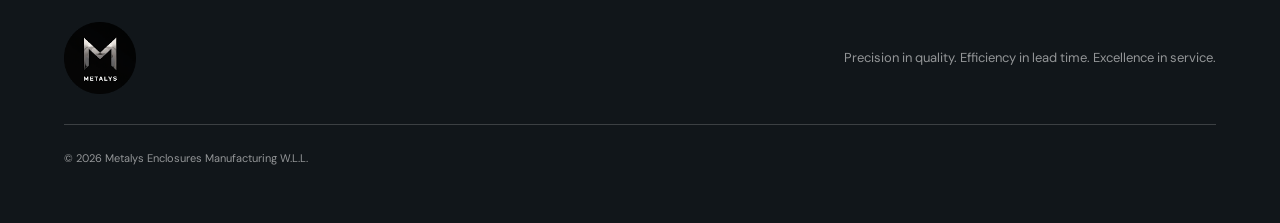
==== commit 2fccbe18: "Replace hero and add scroll motion" ====
--- a/index.html
+++ b/index.html
@@ -6,7 +6,9 @@
   <meta name="description" content="Metalys designs and manufactures precision sheet metal enclosures with fast turnaround and rigorous quality control.">
   <meta name="theme-color" content="#111410">
   <title>Metalys | Precision Enclosure Manufacturing</title>
-  <link rel="preconnect" href="https://img1.wsimg.com">
+  <link rel="preconnect" href="https://fonts.googleapis.com">
+  <link rel="preconnect" href="https://fonts.gstatic.com" crossorigin>
+  <link rel="stylesheet" href="https://fonts.googleapis.com/css2?family=Barlow+Condensed:ital,wght@0,500;0,600;0,700;1,600&family=DM+Sans:wght@400;500;600&family=Noto+Kufi+Arabic:wght@400;500;600;700&display=swap">
   <link rel="stylesheet" href="styles.css">
   <script src="script.js" defer></script>
 </head>
@@ -37,7 +39,11 @@
 
   <main id="main">
     <section class="hero" id="top">
-      <img class="hero-image" src="assets/hero/switchgear-room-4k.webp" alt="Technician testing industrial switchgear in a power distribution room" width="3840" height="2880" fetchpriority="high">
+      <picture>
+        <source type="image/avif" srcset="assets/hero/Hero_Image-960.avif 960w, assets/hero/Hero_Image-1536.avif 1536w" sizes="100vw">
+        <source type="image/webp" srcset="assets/hero/Hero_Image-960.webp 960w, assets/hero/Hero_Image-1536.webp 1536w" sizes="100vw">
+        <img class="hero-image" src="assets/hero/Hero_Image.png" alt="Precision industrial switchgear and control enclosures" width="1536" height="1024" decoding="async" fetchpriority="high">
+      </picture>
       <div class="hero-shade"></div>
       <div class="hero-grid" aria-hidden="true"></div>
       <div class="hero-content">
@@ -317,7 +323,7 @@
   <footer>
     <a class="brand footer-brand" href="#top"><img src="assets/metalys-logo.png" alt="Metalys Enclosures Manufacturing" width="120" height="120"></a>
     <p>Precision in quality. Efficiency in lead time. Excellence in service.</p>
-    <div><span>© <span data-year></span> Metalys Enclosures Manufacturing W.L.L.</span><a class="photo-credit" href="https://commons.wikimedia.org/wiki/File:Systems_testing_in_the_service_switchgear_room_of_a_power_substation_located_in_Queens._(CS179,_08-13-2018)_(44048210052).jpg" target="_blank" rel="noreferrer">Hero photo: MTA Capital Construction / CC BY 2.0</a></div>
+    <div><span>© <span data-year></span> Metalys Enclosures Manufacturing W.L.L.</span></div>
   </footer>
 
   <dialog class="quote-dialog" data-quote-dialog>
--- a/styles.css
+++ b/styles.css
@@ -1,5 +1,3 @@
-@import url('https://fonts.googleapis.com/css2?family=Barlow+Condensed:ital,wght@0,500;0,600;0,700;1,600&family=DM+Sans:wght@400;500;600&family=Noto+Kufi+Arabic:wght@400;500;600;700&display=swap');
-
 :root {
   --ink: #11161a;
   --paper: #f2f3f3;
@@ -38,13 +36,15 @@
 .menu-button { display: none; border: 0; background: none; padding: 8px; }
 .menu-button > span:not(.sr-only) { display: block; width: 24px; height: 2px; margin: 5px; background: currentColor; }
 
-.button { min-height: 50px; border: 1px solid var(--accent); border-radius: 0; background: var(--accent); color: var(--white); padding: 13px 20px; display: inline-flex; align-items: center; justify-content: space-between; gap: 28px; font-weight: 700; cursor: pointer; transition: background .2s, color .2s; }
+.button { min-height: 50px; border: 1px solid var(--accent); border-radius: 0; background: var(--accent); color: var(--white); padding: 13px 20px; display: inline-flex; align-items: center; justify-content: space-between; gap: 28px; font-weight: 700; cursor: pointer; transition: background .2s, color .2s, transform .18s; }
 .button:hover, .button:focus-visible { background: transparent; color: var(--white); }
+.button:active { transform: translateY(2px); }
 .button-small { min-height: 40px; padding: 8px 16px; gap: 12px; }
 
 .hero { position: relative; min-height: 92svh; height: 850px; max-height: 960px; color: var(--white); overflow: hidden; display: flex; align-items: center; padding: 120px var(--pad) 155px; }
+.hero picture { position: absolute; inset: 0; }
 .hero-image, .hero-shade, .hero-grid { position: absolute; inset: 0; width: 100%; height: 100%; }
-.hero-image { object-fit: cover; object-position: center 46%; filter: saturate(.55) contrast(1.15) brightness(.72); }
+.hero-image { object-fit: cover; object-position: center; filter: saturate(.9) contrast(1.06) brightness(.82); }
 .hero-shade { background: linear-gradient(90deg, rgba(10,12,10,.97) 0%, rgba(10,12,10,.74) 44%, rgba(10,12,10,.12) 82%), linear-gradient(0deg, rgba(10,12,10,.72), transparent 58%); }
 .hero-grid { opacity: .13; background-image: linear-gradient(rgba(255,255,255,.4) 1px, transparent 1px), linear-gradient(90deg, rgba(255,255,255,.4) 1px, transparent 1px); background-size: 80px 80px; mask-image: linear-gradient(90deg, #000, transparent 75%); }
 .hero-content { position: relative; z-index: 2; width: min(780px, 70vw); animation: reveal .75s ease-out both; }
@@ -83,6 +83,8 @@
 .capability-body ul { list-style: none; margin: 0; padding: 0; }
 .capability-body li { padding: 5px 0 5px 18px; position: relative; font-size: 13px; font-weight: 600; }
 .capability-body li::before { content: ""; position: absolute; left: 0; top: 14px; width: 6px; height: 6px; background: var(--accent); }
+.capability.is-active .capability-body > * { animation: option-enter .4s ease-out both; }
+.capability.is-active .capability-body > :nth-child(2) { animation-delay: .08s; }
 
 .products { background: #dfe3e6; }
 .products-heading { display: grid; grid-template-columns: 1.4fr .6fr; gap: 8vw; align-items: end; margin-bottom: 78px; }
@@ -114,10 +116,14 @@
 .pillar-number { color: var(--accent-dark); font: 600 16px/1 var(--display); }
 .quality-pillars h3 { margin: 0; font: 600 clamp(29px, 3vw, 42px)/1 var(--display); text-transform: uppercase; }
 .quality-pillars p { margin: 0; color: var(--muted); font-size: 14px; }
-.quality-promise { margin-top: 70px; padding: clamp(35px, 5vw, 70px); background: var(--accent-dark); color: var(--white); display: grid; grid-template-columns: .5fr 1fr 1.5fr; gap: 45px; align-items: start; }
-.quality-promise > p:first-child { margin: 0; color: #b8d3e8; font-size: 11px; font-weight: 700; letter-spacing: 1.4px; text-transform: uppercase; }
-.quality-promise h3 { margin: 0; font: 600 clamp(34px, 4vw, 55px)/.95 var(--display); text-transform: uppercase; }
-.quality-promise > p:last-child { margin: 0; color: rgba(255,255,255,.72); font-size: 14px; }
+.quality-promise { position: relative; isolation: isolate; overflow: hidden; min-height: 330px; margin-top: 80px; padding: clamp(42px, 5vw, 72px); background: var(--ink); color: var(--white); border: 1px solid #4c86b2; box-shadow: 14px 14px 0 #b9c6cf; display: grid; grid-template-columns: .45fr 1fr 1.45fr; gap: 45px; align-items: center; }
+.quality-promise::before { content: ""; position: absolute; inset: 0 auto 0 0; z-index: -1; width: 9px; background: var(--accent); }
+.quality-promise::after { content: "00"; position: absolute; z-index: -1; right: 25px; bottom: -72px; color: var(--white); opacity: .035; font: 700 clamp(190px, 22vw, 330px)/.8 var(--display); }
+.quality-promise > * { min-width: 0; }
+.quality-promise > p:first-child { position: relative; margin: 0; padding-top: 20px; color: #9dc5e3; font-size: 11px; font-weight: 700; letter-spacing: 1.4px; text-transform: uppercase; }
+.quality-promise > p:first-child::before { content: ""; position: absolute; top: 0; left: 0; width: 42px; height: 3px; background: var(--accent); }
+.quality-promise h3 { margin: 0; max-width: 420px; color: var(--white); font: 600 clamp(43px, 5vw, 72px)/.9 var(--display); text-transform: uppercase; }
+.quality-promise > p:last-child { margin: 0; padding-left: 38px; border-left: 1px solid rgba(255,255,255,.3); color: rgba(255,255,255,.78); font-size: 16px; line-height: 1.8; }
 
 .compliance { background: var(--ink); color: var(--white); }
 .compliance-heading { display: grid; grid-template-columns: 1.2fr .8fr; gap: 8vw; align-items: end; margin-bottom: 70px; }
@@ -189,8 +195,15 @@
 html[dir="rtl"] .capability-body li::before, html[dir="rtl"] .product-sectors li::before { left: auto; right: 0; }
 html[dir="rtl"] .text-link span { margin-left: 0; margin-right: 10px; }
 html[dir="rtl"] .iso-mark, html[dir="rtl"] .file-type, html[dir="rtl"] .icv-value, html[dir="rtl"] .contact-details a { direction: ltr; }
+html[dir="rtl"] .quality-promise::before { inset: 0 0 0 auto; }
+html[dir="rtl"] .quality-promise::after { left: 25px; right: auto; }
+html[dir="rtl"] .quality-promise > p:first-child::before { left: auto; right: 0; }
+html[dir="rtl"] .quality-promise > p:last-child { padding-left: 0; padding-right: 38px; border-left: 0; border-right: 1px solid rgba(255,255,255,.3); }
 
 @keyframes reveal { from { opacity: 0; transform: translateY(24px); } to { opacity: 1; transform: none; } }
+@keyframes option-enter { from { opacity: 0; transform: translateY(10px); } to { opacity: 1; transform: none; } }
+.js .scroll-reveal { opacity: 0; transform: translateY(32px); transition: opacity .7s ease, transform .7s cubic-bezier(.2,.7,.2,1); transition-delay: var(--reveal-delay, 0ms); }
+.js .scroll-reveal.is-visible { opacity: 1; transform: none; }
 @media (prefers-reduced-motion: reduce) { html { scroll-behavior: auto; } *, *::before, *::after { animation-duration: .01ms !important; transition-duration: .01ms !important; } }
 
 @media (max-width: 850px) {
@@ -204,7 +217,7 @@
   .site-nav .button { margin-top: 18px; }
   .hero { min-height: 780px; height: 100svh; max-height: 900px; padding-top: 95px; }
   .hero-content { width: 100%; }
-  .hero-image { object-position: 62% center; }
+  .hero-image { object-position: 58% center; }
   .hero-shade { background: linear-gradient(90deg, rgba(10,12,10,.9), rgba(10,12,10,.32)), linear-gradient(0deg, rgba(10,12,10,.85), transparent 65%); }
   .intro-copy, .process, .contact, .products-heading, .quality-heading, .compliance-heading, .downloads { grid-template-columns: 1fr; }
   .intro-copy, .process, .products-heading, .quality-heading, .compliance-heading, .downloads { gap: 38px; }
@@ -215,7 +228,8 @@
   .capability.is-active .capability-body { max-height: 400px; }
   .quality-pillars article { grid-template-columns: 55px .75fr 1.25fr; gap: 24px; }
   .quality-promise { grid-template-columns: 1fr 1fr; }
-  .quality-promise > p:last-child { grid-column: 1 / -1; }
+  .quality-promise > p:last-child { grid-column: 1 / -1; padding-left: 0; border-left: 0; }
+  html[dir="rtl"] .quality-promise > p:last-child { padding-right: 0; border-right: 0; }
   .contact { gap: 45px; }
   .standard-card { grid-template-columns: 90px 1fr; padding: 28px; }
   .iso-mark { width: 82px; }
@@ -242,7 +256,7 @@
   .scroll-note { display: none; }
   .quality-pillars article { grid-template-columns: 35px 1fr; gap: 18px; padding: 30px 0; }
   .quality-pillars p { grid-column: 2; }
-  .quality-promise { grid-template-columns: 1fr; gap: 22px; }
+  .quality-promise { min-height: 0; grid-template-columns: 1fr; gap: 25px; box-shadow: 8px 8px 0 #b9c6cf; }
   .quality-promise > p:last-child { grid-column: auto; }
   .compliance-grid { grid-template-columns: 1fr; }
   .standard-card { min-height: 190px; }
@@ -271,6 +285,7 @@
   .capability-toggle { width: 36px; height: 36px; }
   .capability-body { padding-left: 34px; }
   html[dir="rtl"] .capability-body { padding-left: 0; padding-right: 34px; }
+  .quality-promise h3 { font-size: 34px; overflow-wrap: anywhere; }
   .contact > *, .contact-action { min-width: 0; }
   .contact h2 { font-size: 48px; }
 }
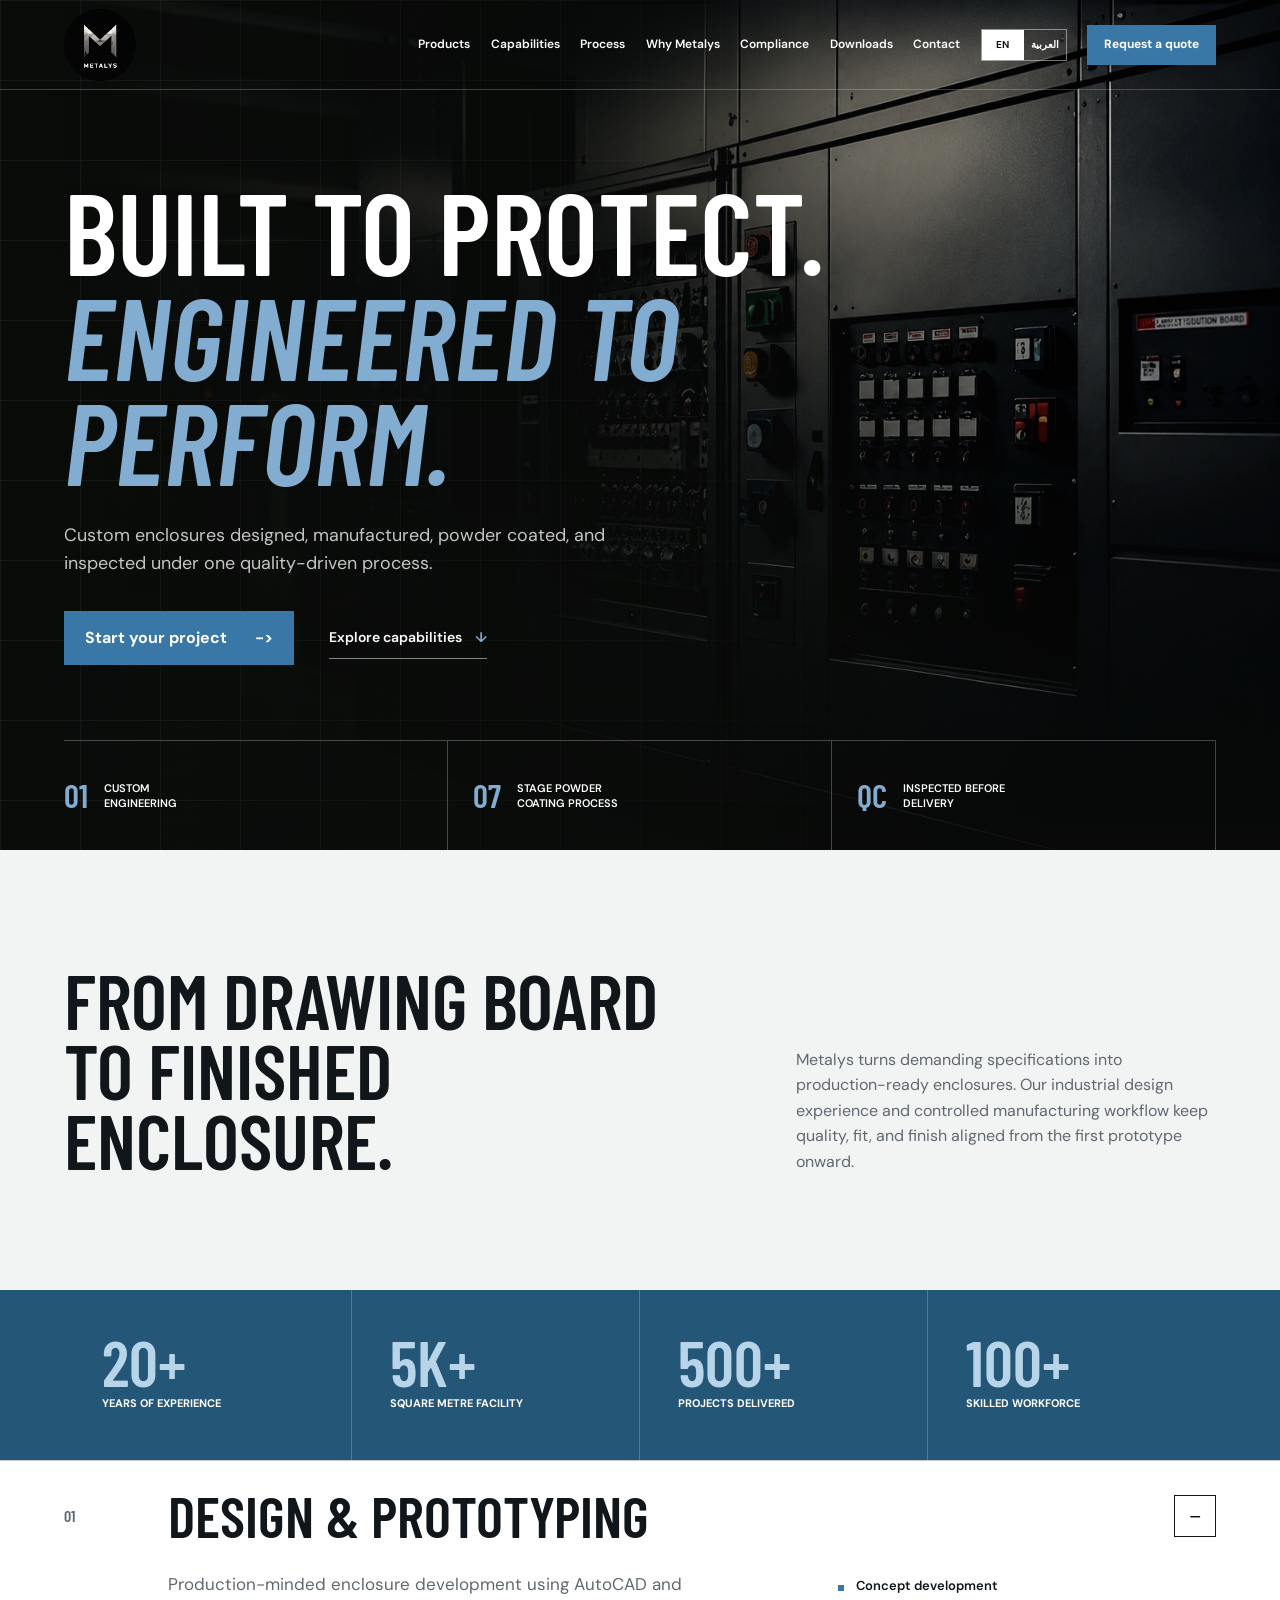
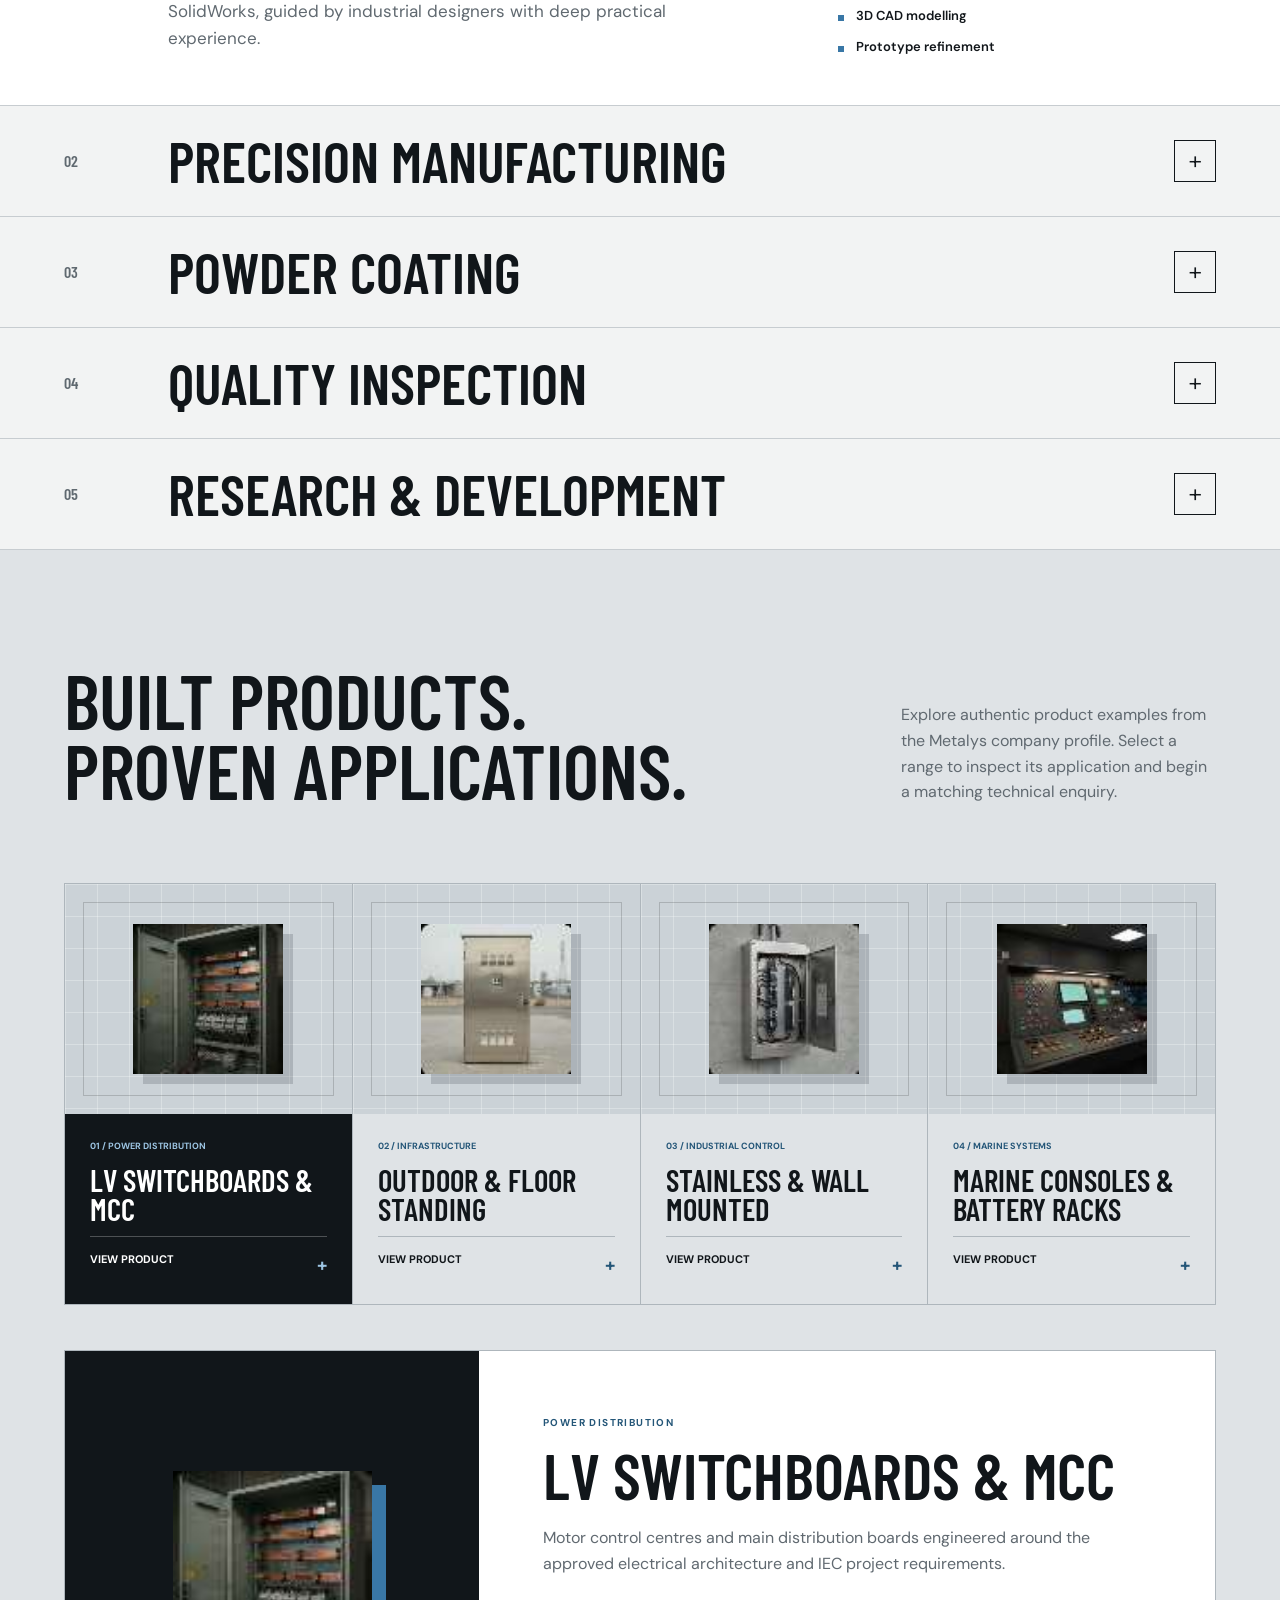
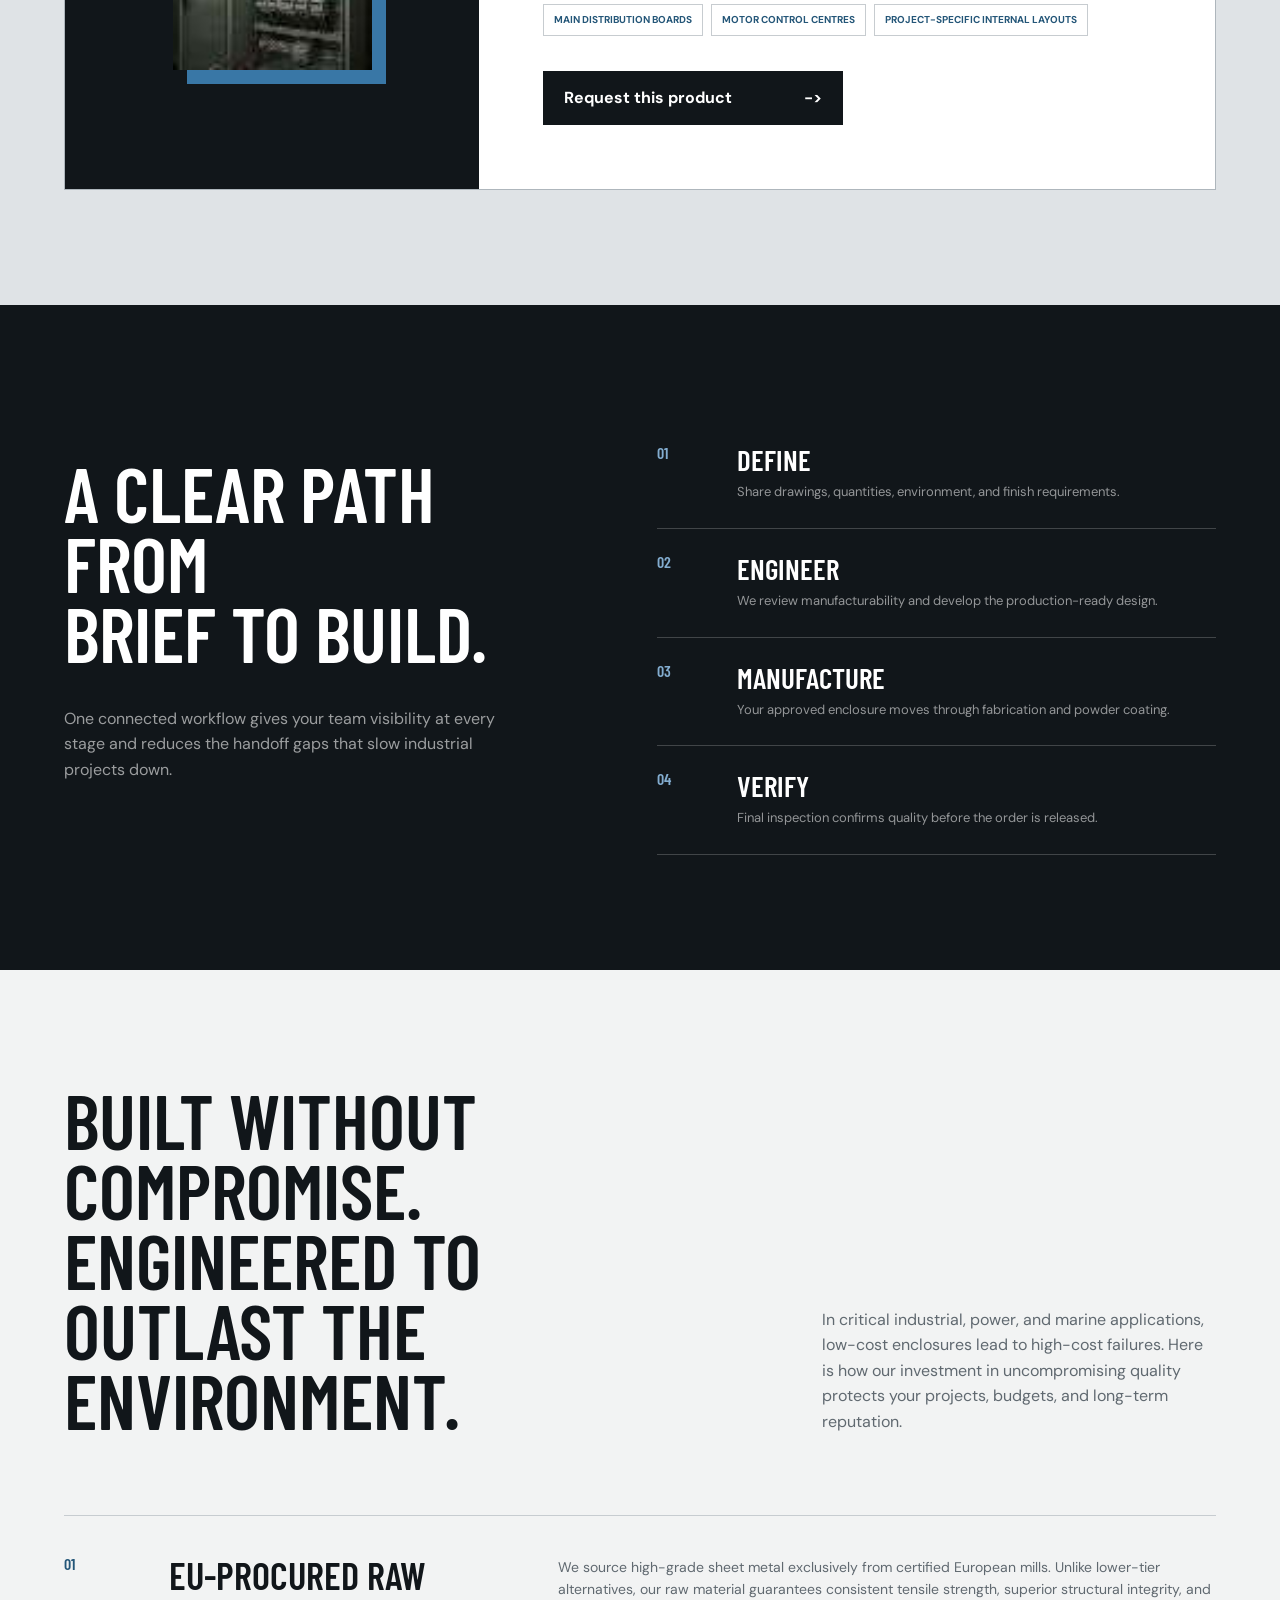
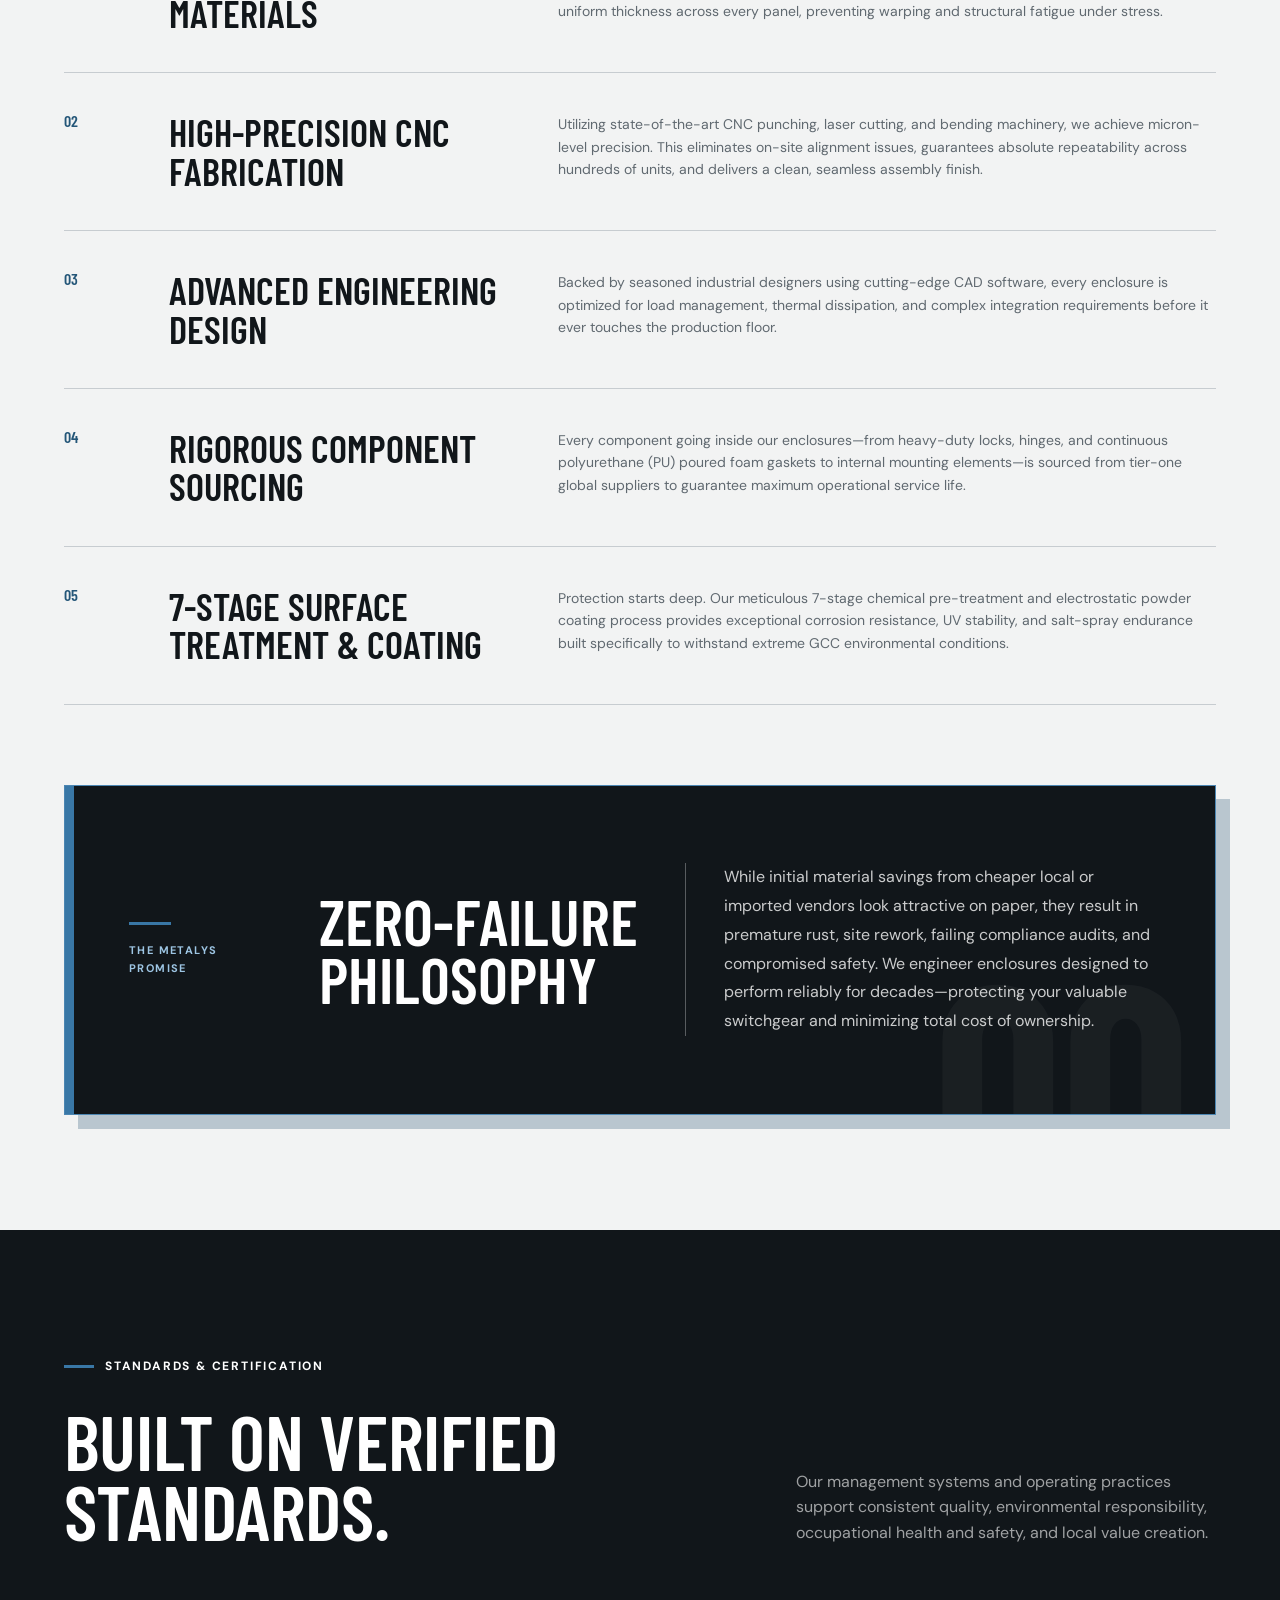
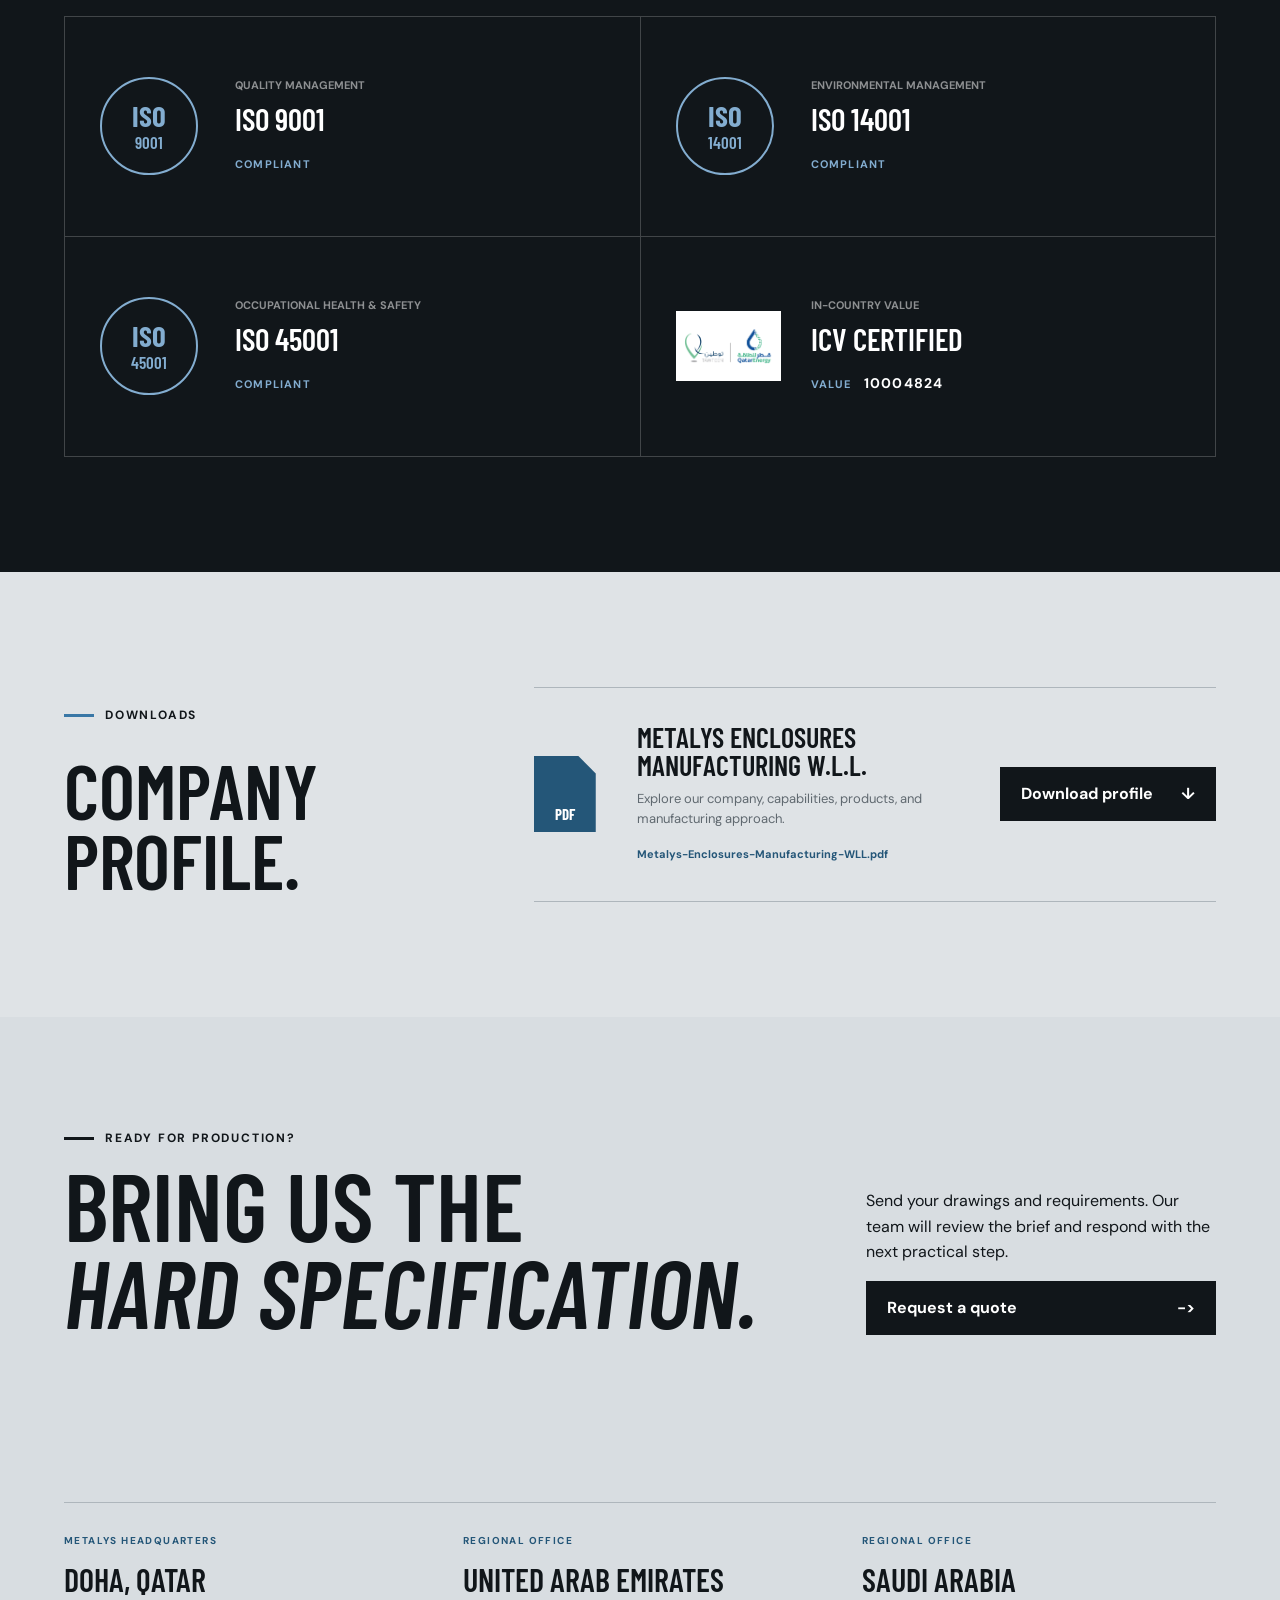
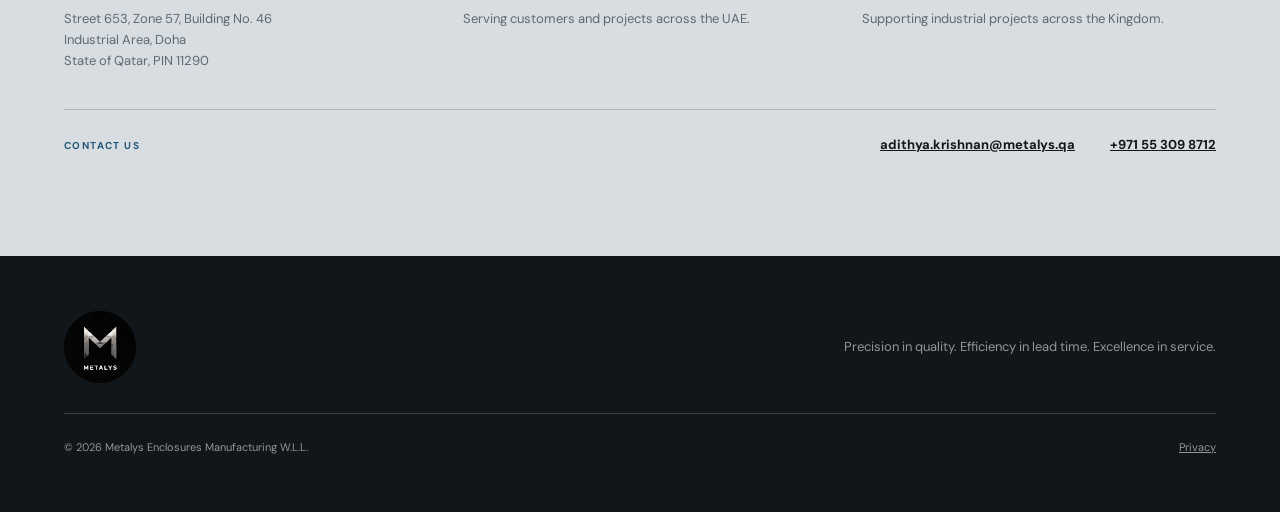
==== commit b16d1a82: "Add product explorer and technical RFQ" ====
--- a/index.html
+++ b/index.html
@@ -5,12 +5,46 @@
   <meta name="viewport" content="width=device-width, initial-scale=1.0">
   <meta name="description" content="Metalys designs and manufactures precision sheet metal enclosures with fast turnaround and rigorous quality control.">
   <meta name="theme-color" content="#111410">
+  <meta property="og:type" content="website">
+  <meta property="og:title" content="Metalys | Precision Enclosure Manufacturing">
+  <meta property="og:description" content="Precision-engineered enclosures and fully assembled switchgear solutions, built in Qatar for demanding GCC projects.">
+  <meta property="og:url" content="https://akb8055-bot.github.io/Metalys-enclosures-website/">
+  <meta property="og:image" content="https://akb8055-bot.github.io/Metalys-enclosures-website/assets/metalys-social-preview.jpg">
+  <meta property="og:image:width" content="1200">
+  <meta property="og:image:height" content="630">
+  <meta name="twitter:card" content="summary_large_image">
+  <meta name="twitter:title" content="Metalys | Precision Enclosure Manufacturing">
+  <meta name="twitter:description" content="Precision-engineered enclosures and fully assembled switchgear solutions, built in Qatar for demanding GCC projects.">
+  <meta name="twitter:image" content="https://akb8055-bot.github.io/Metalys-enclosures-website/assets/metalys-social-preview.jpg">
   <title>Metalys | Precision Enclosure Manufacturing</title>
+  <link rel="canonical" href="https://akb8055-bot.github.io/Metalys-enclosures-website/">
+  <link rel="icon" href="favicon.png" type="image/png">
+  <link rel="apple-touch-icon" href="apple-touch-icon.png">
+  <link rel="manifest" href="site.webmanifest">
   <link rel="preconnect" href="https://fonts.googleapis.com">
   <link rel="preconnect" href="https://fonts.gstatic.com" crossorigin>
   <link rel="stylesheet" href="https://fonts.googleapis.com/css2?family=Barlow+Condensed:ital,wght@0,500;0,600;0,700;1,600&family=DM+Sans:wght@400;500;600&family=Noto+Kufi+Arabic:wght@400;500;600;700&display=swap">
   <link rel="stylesheet" href="styles.css">
   <script src="script.js" defer></script>
+  <script type="application/ld+json">
+    {
+      "@context": "https://schema.org",
+      "@type": ["Organization", "LocalBusiness"],
+      "name": "Metalys Enclosures Manufacturing W.L.L.",
+      "url": "https://akb8055-bot.github.io/Metalys-enclosures-website/",
+      "logo": "https://akb8055-bot.github.io/Metalys-enclosures-website/assets/metalys-logo.png",
+      "email": "adithya.krishnan@metalys.qa",
+      "telephone": "+971553098712",
+      "address": {
+        "@type": "PostalAddress",
+        "streetAddress": "Street 653, Zone 57, Building No. 46, Industrial Area",
+        "addressLocality": "Doha",
+        "postalCode": "11290",
+        "addressCountry": "QA"
+      },
+      "areaServed": ["Qatar", "United Arab Emirates", "Saudi Arabia"]
+    }
+  </script>
 </head>
 <body>
   <a class="skip-link" href="#main">Skip to content</a>
@@ -68,6 +102,13 @@
       </div>
     </section>
 
+    <section class="metrics-strip" aria-label="Metalys manufacturing facts">
+      <div><strong>20+</strong><span>Years of experience</span></div>
+      <div><strong>5K+</strong><span>Square metre facility</span></div>
+      <div><strong>500+</strong><span>Projects delivered</span></div>
+      <div><strong>100+</strong><span>Skilled workforce</span></div>
+    </section>
+
     <section class="capabilities" id="capabilities">
       <article class="capability is-active" data-capability>
         <button type="button" aria-expanded="true">
@@ -128,64 +169,37 @@
 
     <section class="products section" id="products">
       <div class="products-heading">
-        <h2>Enclosures for every<br>critical environment.</h2>
-        <p>Purpose-built systems for power distribution, infrastructure, energy, and marine applications, engineered around each project's operating and compliance requirements.</p>
-      </div>
-      <div class="product-sectors">
-        <article>
-          <div class="sector-number">01</div>
-          <div>
-            <p class="sector-label">Power Distribution</p>
-            <h3>Electrical &amp;<br>Switchgear</h3>
-          </div>
-          <ul>
-            <li>Complete switchgear enclosures</li>
-            <li>Distribution boards (DBs)</li>
-            <li>Sub-main distribution boards (SMDBs)</li>
-            <li>Feeder pillars</li>
-            <li>Form 4 enclosures</li>
-          </ul>
-        </article>
-        <article>
-          <div class="sector-number">02</div>
-          <div>
-            <p class="sector-label">Built Environment</p>
-            <h3>Construction &amp;<br>Infrastructure</h3>
-          </div>
-          <ul>
-            <li>Construction enclosures</li>
-            <li>HVAC control panels</li>
-            <li>Custom control cabinets</li>
-            <li>Indoor and outdoor enclosures</li>
-          </ul>
-        </article>
-        <article>
-          <div class="sector-number">03</div>
-          <div>
-            <p class="sector-label">Power &amp; Storage</p>
-            <h3>Energy<br>Systems</h3>
-          </div>
-          <ul>
-            <li>Energy-sector enclosures</li>
-            <li>Battery cabinets</li>
-            <li>Battery racks</li>
-            <li>Equipment and control housings</li>
-          </ul>
-        </article>
-        <article>
-          <div class="sector-number">04</div>
-          <div>
-            <p class="sector-label">Offshore &amp; Vessel</p>
-            <h3>Marine<br>Applications</h3>
-          </div>
-          <ul>
-            <li>Marine-grade enclosures</li>
-            <li>Ship console boxes</li>
-            <li>Navigation and control housings</li>
-            <li>Corrosion-resistant cabinets</li>
-          </ul>
-        </article>
-      </div>
+        <h2>Built products.<br>Proven applications.</h2>
+        <p>Explore authentic product examples from the Metalys company profile. Select a range to inspect its application and begin a matching technical enquiry.</p>
+      </div>
+      <div class="product-gallery" role="tablist" aria-label="Product range">
+        <button class="product-card is-active" type="button" role="tab" aria-selected="true" aria-controls="product-detail" data-product="lv-switchboards" data-title="LV Switchboards &amp; MCC" data-title-ar="لوحات الجهد المنخفض ومراكز التحكم بالمحركات" data-category="Power distribution" data-category-ar="توزيع الطاقة" data-description="Motor control centres and main distribution boards engineered around the approved electrical architecture and IEC project requirements." data-description-ar="مراكز تحكم بالمحركات ولوحات توزيع رئيسية مصممة وفق البنية الكهربائية المعتمدة ومتطلبات المشروع وفق معايير IEC." data-features="Main distribution boards|Motor control centres|Project-specific internal layouts" data-features-ar="لوحات التوزيع الرئيسية|مراكز التحكم بالمحركات|تخطيطات داخلية خاصة بالمشروع">
+          <span class="product-photo"><img src="assets/products/lv-switchboard-mcc.jpg" alt="LV switchboard and motor control centre" width="88" height="88" loading="lazy"></span>
+          <span class="product-card-copy"><small>01 / Power distribution</small><strong>LV Switchboards &amp; MCC</strong><span>View product <b aria-hidden="true">+</b></span></span>
+        </button>
+        <button class="product-card" type="button" role="tab" aria-selected="false" aria-controls="product-detail" data-product="outdoor-enclosures" data-title="Outdoor &amp; Floor Standing Enclosures" data-title-ar="الخزائن الخارجية والقائمة على الأرض" data-category="Infrastructure" data-category-ar="البنية التحتية" data-description="Weather-resistant, floor-standing enclosures configured for demanding outdoor, utility, construction and infrastructure environments." data-description-ar="خزائن قائمة على الأرض ومقاومة للعوامل الجوية، مهيأة لبيئات المرافق والإنشاءات والبنية التحتية الخارجية الصعبة." data-features="Outdoor configurations|Floor-standing construction|Custom access and ventilation" data-features-ar="تكوينات خارجية|هيكل قائم على الأرض|وصول وتهوية حسب الطلب">
+          <span class="product-photo"><img src="assets/products/outdoor-floor-standing.jpg" alt="Outdoor floor-standing electrical enclosure" width="88" height="88" loading="lazy"></span>
+          <span class="product-card-copy"><small>02 / Infrastructure</small><strong>Outdoor &amp; Floor Standing</strong><span>View product <b aria-hidden="true">+</b></span></span>
+        </button>
+        <button class="product-card" type="button" role="tab" aria-selected="false" aria-controls="product-detail" data-product="stainless-enclosures" data-title="Stainless Steel &amp; Wall Mounted" data-title-ar="خزائن الفولاذ المقاوم للصدأ والمثبتة على الجدار" data-category="Industrial control" data-category-ar="التحكم الصناعي" data-description="Compact wall-mounted and stainless-steel solutions for control, hygienic and corrosion-sensitive industrial applications." data-description-ar="حلول مدمجة مثبتة على الجدار ومصنوعة من الفولاذ المقاوم للصدأ لتطبيقات التحكم والبيئات الصحية والصناعية الحساسة للتآكل." data-features="Stainless-steel options|Compact wall mounting|Control and instrumentation use" data-features-ar="خيارات الفولاذ المقاوم للصدأ|تثبيت جداري مدمج|استخدامات التحكم والأجهزة">
+          <span class="product-photo"><img src="assets/products/stainless-wall-mounted.jpg" alt="Stainless-steel wall-mounted control enclosure" width="88" height="88" loading="lazy"></span>
+          <span class="product-card-copy"><small>03 / Industrial control</small><strong>Stainless &amp; Wall Mounted</strong><span>View product <b aria-hidden="true">+</b></span></span>
+        </button>
+        <button class="product-card" type="button" role="tab" aria-selected="false" aria-controls="product-detail" data-product="marine-systems" data-title="Marine Consoles &amp; Battery Racks" data-title-ar="وحدات التحكم البحرية وحوامل البطاريات" data-category="Marine systems" data-category-ar="الأنظمة البحرية" data-description="Purpose-built operator consoles, navigation housings and battery containment systems for demanding vessel and offshore applications." data-description-ar="وحدات تحكم للمشغلين وهياكل للملاحة وأنظمة احتواء البطاريات مصممة خصيصاً لتطبيقات السفن والمنشآت البحرية الصعبة." data-features="Operator and bridge consoles|Battery containment|Marine application engineering" data-features-ar="وحدات تحكم المشغل والجسر|احتواء البطاريات|هندسة التطبيقات البحرية">
+          <span class="product-photo"><img src="assets/products/marine-console-battery-rack.jpg" alt="Marine control console and battery system" width="88" height="88" loading="lazy"></span>
+          <span class="product-card-copy"><small>04 / Marine systems</small><strong>Marine Consoles &amp; Battery Racks</strong><span>View product <b aria-hidden="true">+</b></span></span>
+        </button>
+      </div>
+      <article class="product-detail" id="product-detail" role="tabpanel" aria-live="polite">
+        <div class="product-detail-visual"><img data-product-image src="assets/products/lv-switchboard-mcc.jpg" alt="LV switchboard and motor control centre" width="88" height="88"></div>
+        <div class="product-detail-copy">
+          <p class="sector-label" data-product-category>Power distribution</p>
+          <h3 data-product-title>LV Switchboards &amp; MCC</h3>
+          <p data-product-description>Motor control centres and main distribution boards engineered around the approved electrical architecture and IEC project requirements.</p>
+          <ul data-product-features><li>Main distribution boards</li><li>Motor control centres</li><li>Project-specific internal layouts</li></ul>
+          <button class="button button-dark" type="button" data-product-rfq>Request this product <span aria-hidden="true">-&gt;</span></button>
+        </div>
+      </article>
     </section>
 
     <section class="process section" id="process">
@@ -323,18 +337,29 @@
   <footer>
     <a class="brand footer-brand" href="#top"><img src="assets/metalys-logo.png" alt="Metalys Enclosures Manufacturing" width="120" height="120"></a>
     <p>Precision in quality. Efficiency in lead time. Excellence in service.</p>
-    <div><span>© <span data-year></span> Metalys Enclosures Manufacturing W.L.L.</span></div>
+    <div><span>© <span data-year></span> Metalys Enclosures Manufacturing W.L.L.</span><a href="privacy.html">Privacy</a></div>
   </footer>
 
-  <dialog class="quote-dialog" data-quote-dialog>
+  <dialog class="quote-dialog" aria-labelledby="quote-title" data-quote-dialog>
     <button class="dialog-close" type="button" aria-label="Close quote form" data-close-quote>×</button>
-    <h2>Tell us what<br>you need built.</h2>
-    <form data-quote-form>
+    <p class="eyebrow"><span></span>Technical RFQ</p>
+    <h2 id="quote-title">Tell us what<br>you need built.</h2>
+    <form action="https://formsubmit.co/adithya.krishnan@metalys.qa" method="POST" enctype="multipart/form-data" data-quote-form>
+      <input type="hidden" name="_subject" value="New Metalys website RFQ">
+      <input type="hidden" name="_template" value="table">
+      <input type="hidden" name="_next" value="https://akb8055-bot.github.io/Metalys-enclosures-website/?enquiry=sent#contact">
       <label>Name<input type="text" name="name" autocomplete="name" required></label>
       <label>Work email<input type="email" name="email" autocomplete="email" required></label>
       <label>Company<input type="text" name="company" autocomplete="organization"></label>
-      <label>Project requirements<textarea name="requirements" rows="4" placeholder="Material, dimensions, quantity, finish..." required></textarea></label>
-      <button class="button" type="submit">Prepare enquiry <span aria-hidden="true">-&gt;</span></button>
+      <label>Phone<input type="tel" name="phone" autocomplete="tel"></label>
+      <label>Product category<select name="product" data-product-select required><option value="">Select a product</option><option value="LV Switchboards &amp; MCC">LV Switchboards &amp; MCC</option><option value="Outdoor &amp; Floor Standing Enclosures">Outdoor &amp; Floor Standing Enclosures</option><option value="Stainless Steel &amp; Wall Mounted">Stainless Steel &amp; Wall Mounted</option><option value="Marine Consoles &amp; Battery Racks">Marine Consoles &amp; Battery Racks</option><option value="Custom / Other">Custom / Other</option></select></label>
+      <label>Required quantity<input type="number" name="quantity" min="1" inputmode="numeric"></label>
+      <label>Delivery country<input type="text" name="delivery_country" autocomplete="country-name"></label>
+      <label>Required by<input type="date" name="required_by"></label>
+      <label class="form-wide">Project requirements<textarea name="requirements" rows="4" placeholder="Material, dimensions, IP rating, finish, standards..." required></textarea></label>
+      <label class="file-upload form-wide"><span>Technical files</span><input type="file" name="attachment" accept=".pdf,.dwg,.dxf,.step,.stp,.zip,.rar,.xlsx,.xls,.doc,.docx" data-rfq-file><strong data-file-label>Choose DWG, PDF, STEP or RFQ file</strong><small>Maximum 10 MB. One file or a ZIP package.</small></label>
+      <label class="form-consent form-wide"><input type="checkbox" name="consent" value="Accepted" required><span>I consent to Metalys using these details to respond to this enquiry.</span></label>
+      <div class="form-actions form-wide"><button class="button" type="submit">Submit technical RFQ <span aria-hidden="true">-&gt;</span></button><a href="mailto:adithya.krishnan@metalys.qa">Or email us directly</a></div>
     </form>
   </dialog>
 </body>
--- a/styles.css
+++ b/styles.css
@@ -69,6 +69,11 @@
 .intro-copy { display: grid; grid-template-columns: 1.5fr 1fr; gap: 8vw; align-items: end; }
 .intro h2, .process h2 { font-size: clamp(52px, 6vw, 88px); }
 .intro-copy > p, .process-heading > p:last-child { margin: 0; color: var(--muted); max-width: 500px; }
+.metrics-strip { display: grid; grid-template-columns: repeat(4, 1fr); padding: 0 var(--pad); background: var(--accent-dark); color: var(--white); }
+.metrics-strip div { min-height: 170px; padding: 34px clamp(18px, 3vw, 45px); display: grid; align-content: center; gap: 8px; border-right: 1px solid rgba(255,255,255,.22); }
+.metrics-strip div:last-child { border-right: 0; }
+.metrics-strip strong { color: #b8d4e8; font: 600 clamp(48px, 5vw, 72px)/.8 var(--display); }
+.metrics-strip span { font-size: 11px; font-weight: 700; text-transform: uppercase; }
 
 .capabilities { border-top: 1px solid var(--line); }
 .capability { border-bottom: 1px solid var(--line); padding: 0 var(--pad); transition: background .2s; }
@@ -90,14 +95,31 @@
 .products-heading { display: grid; grid-template-columns: 1.4fr .6fr; gap: 8vw; align-items: end; margin-bottom: 78px; }
 .products-heading h2 { font-size: clamp(52px, 6vw, 88px); }
 .products-heading p { margin: 0; color: var(--muted); }
-.product-sectors { border-top: 1px solid #aeb6bc; }
-.product-sectors article { display: grid; grid-template-columns: 70px 1fr 1fr; gap: 35px; align-items: start; padding: 36px 0; border-bottom: 1px solid #aeb6bc; }
-.sector-number { font: 600 16px/1 var(--display); color: var(--accent-dark); }
 .sector-label { margin: 0 0 10px; color: var(--accent-dark); font-size: 10px; font-weight: 700; letter-spacing: 1.4px; text-transform: uppercase; }
-.product-sectors h3 { margin: 0; font: 600 clamp(34px, 4vw, 55px)/.95 var(--display); text-transform: uppercase; }
-.product-sectors ul { list-style: none; margin: 0; padding: 0; columns: 2; column-gap: 35px; }
-.product-sectors li { break-inside: avoid; position: relative; padding: 7px 0 7px 18px; font-size: 13px; font-weight: 600; }
-.product-sectors li::before { content: ""; position: absolute; left: 0; top: 16px; width: 7px; height: 2px; background: var(--accent); }
+.product-gallery { display: grid; grid-template-columns: repeat(4, minmax(0, 1fr)); border-top: 1px solid #aeb6bc; border-left: 1px solid #aeb6bc; }
+.product-card { min-width: 0; border: 0; border-right: 1px solid #aeb6bc; border-bottom: 1px solid #aeb6bc; padding: 0; background: transparent; color: var(--ink); text-align: left; cursor: pointer; overflow: hidden; transition: background .25s, color .25s; }
+.product-photo { position: relative; min-height: 230px; display: grid; place-items: center; overflow: hidden; background-color: #cbd2d7; background-image: linear-gradient(rgba(255,255,255,.28) 1px, transparent 1px), linear-gradient(90deg, rgba(255,255,255,.28) 1px, transparent 1px); background-size: 32px 32px; }
+.product-photo::after { content: ""; position: absolute; inset: 18px; border: 1px solid rgba(17,22,26,.18); }
+.product-photo img { position: relative; z-index: 1; width: min(58%, 150px); height: auto; aspect-ratio: 1; object-fit: cover; box-shadow: 10px 10px 0 rgba(17,22,26,.16); transition: transform .45s cubic-bezier(.2,.7,.2,1); }
+.product-card:hover .product-photo img, .product-card:focus-visible .product-photo img { transform: scale(1.06); }
+.product-card-copy { min-height: 155px; display: grid; align-content: start; gap: 12px; padding: 25px; }
+.product-card-copy small { color: var(--accent-dark); font-size: 9px; font-weight: 700; text-transform: uppercase; }
+.product-card-copy strong { font: 600 clamp(25px, 2.4vw, 34px)/.95 var(--display); text-transform: uppercase; }
+.product-card-copy > span { margin-top: auto; padding-top: 14px; display: flex; justify-content: space-between; border-top: 1px solid #aeb6bc; font-size: 11px; font-weight: 700; text-transform: uppercase; }
+.product-card-copy b { color: var(--accent-dark); font-size: 18px; }
+.product-card.is-active { background: var(--ink); color: var(--white); }
+.product-card.is-active .product-card-copy small, .product-card.is-active .product-card-copy b { color: #9dc5e3; }
+.product-card.is-active .product-card-copy > span { border-color: rgba(255,255,255,.25); }
+.product-detail { min-height: 430px; display: grid; grid-template-columns: .72fr 1.28fr; margin-top: 45px; background: var(--white); border: 1px solid #aeb6bc; }
+.product-detail-visual { min-height: 430px; display: grid; place-items: center; overflow: hidden; background: var(--ink); }
+.product-detail-visual img { width: min(48%, 220px); height: auto; aspect-ratio: 1; object-fit: cover; box-shadow: 14px 14px 0 var(--accent); }
+.product-detail.is-changing .product-detail-visual img { animation: product-image-in .45s ease-out both; }
+.product-detail-copy { padding: clamp(35px, 5vw, 72px); display: grid; align-content: center; }
+.product-detail-copy h3 { margin: 5px 0 20px; font: 600 clamp(42px, 5vw, 68px)/.92 var(--display); text-transform: uppercase; }
+.product-detail-copy > p:not(.sector-label) { margin: 0; max-width: 720px; color: var(--muted); }
+.product-detail-copy ul { display: flex; flex-wrap: wrap; gap: 8px; list-style: none; margin: 28px 0 35px; padding: 0; }
+.product-detail-copy li { padding: 7px 10px; border: 1px solid var(--line); color: var(--accent-dark); font-size: 10px; font-weight: 700; text-transform: uppercase; }
+.product-detail-copy .button { width: min(100%, 300px); }
 
 .process { background: var(--ink); color: var(--white); display: grid; grid-template-columns: 1fr 1.2fr; gap: 10vw; }
 .process h2 { margin: 38px 0; }
@@ -164,22 +186,40 @@
 .contact-details { display: flex; flex-wrap: wrap; gap: 12px 35px; margin-top: 38px; padding-top: 25px; border-top: 1px solid #aeb6bc; align-items: center; }
 .contact-details span { margin-right: auto; }
 .contact-details a { font-size: 13px; font-weight: 700; text-decoration: underline; overflow-wrap: anywhere; }
+.enquiry-success { margin: 0 0 18px; padding: 14px 16px; border-left: 5px solid var(--accent); background: var(--white); color: var(--accent-dark); font-weight: 700; }
 
 footer { padding: 55px var(--pad); background: var(--ink); color: var(--white); display: grid; grid-template-columns: 1fr 1fr; gap: 30px; align-items: center; }
 .footer-brand { width: max-content; }
 footer > p { margin: 0; color: rgba(255,255,255,.55); text-align: right; font-size: 13px; }
 footer > div { grid-column: 1 / -1; border-top: 1px solid rgba(255,255,255,.18); padding-top: 25px; display: flex; justify-content: space-between; gap: 25px; color: rgba(255,255,255,.55); font-size: 11px; }
+footer > div a { text-decoration: underline; }
 .photo-credit { text-decoration: underline; text-align: right; }
 
-.quote-dialog { width: min(610px, calc(100% - 30px)); max-height: calc(100% - 30px); border: 0; border-radius: 0; padding: clamp(28px, 5vw, 60px); background: var(--paper); color: var(--ink); }
+.legal-page { min-height: 100vh; padding: 130px var(--pad) 90px; background: var(--paper); }
+.legal-page article { max-width: 850px; }
+.legal-page h1 { margin-bottom: 35px; font-size: clamp(58px, 8vw, 100px); }
+.legal-page h2 { margin: 42px 0 10px; font-size: 34px; }
+.legal-page p, .legal-page li { color: var(--muted); }
+.legal-page a { color: var(--accent-dark); text-decoration: underline; }
+.legal-back { display: inline-flex; margin-bottom: 45px; color: var(--accent-dark); font-weight: 700; }
+
+.quote-dialog { width: min(880px, calc(100% - 30px)); max-height: calc(100% - 30px); border: 0; border-radius: 0; padding: clamp(28px, 5vw, 60px); background: var(--paper); color: var(--ink); }
 .quote-dialog::backdrop { background: rgba(5,7,5,.82); backdrop-filter: blur(5px); }
-.quote-dialog h2 { margin: 20px 0 35px; font-size: clamp(46px, 8vw, 70px); }
+.quote-dialog h2 { margin: 20px 0 35px; font-size: clamp(46px, 7vw, 70px); }
 .dialog-close { position: absolute; top: 20px; right: 22px; border: 0; background: none; color: inherit; font-size: 35px; cursor: pointer; }
 .quote-dialog form { display: grid; grid-template-columns: 1fr 1fr; gap: 18px; }
 .quote-dialog label { display: grid; gap: 6px; font-size: 11px; font-weight: 700; text-transform: uppercase; }
-.quote-dialog label:nth-child(4) { grid-column: 1 / -1; }
-.quote-dialog input, .quote-dialog textarea { width: 100%; border: 1px solid var(--line); border-radius: 0; background: var(--white); padding: 12px; color: var(--ink); outline: none; }
-.quote-dialog input:focus, .quote-dialog textarea:focus { border-color: var(--ink); box-shadow: 0 0 0 1px var(--ink); }
+.quote-dialog .form-wide { grid-column: 1 / -1; }
+.quote-dialog input, .quote-dialog textarea, .quote-dialog select { width: 100%; min-height: 48px; border: 1px solid var(--line); border-radius: 0; background: var(--white); padding: 12px; color: var(--ink); outline: none; }
+.quote-dialog input:focus, .quote-dialog textarea:focus, .quote-dialog select:focus { border-color: var(--ink); box-shadow: 0 0 0 1px var(--ink); }
+.file-upload { position: relative; padding: 18px; border: 1px dashed #89949b; background: #e6e9eb; cursor: pointer; }
+.file-upload input { position: absolute; width: 1px; height: 1px; opacity: 0; }
+.file-upload strong { color: var(--accent-dark); font-size: 14px; text-transform: none; overflow-wrap: anywhere; }
+.file-upload small { color: var(--muted); font-size: 10px; font-weight: 500; text-transform: none; }
+.form-consent { grid-template-columns: 22px 1fr; align-items: start; text-transform: none !important; }
+.form-consent input { width: 18px; min-height: 18px; margin: 2px 0 0; }
+.form-actions { display: flex; align-items: center; gap: 24px; }
+.form-actions a { font-size: 12px; font-weight: 700; text-decoration: underline; }
 .quote-dialog .button:hover, .quote-dialog .button:focus-visible { color: var(--ink); border-color: var(--ink); }
 
 html[lang="ar"] body { font-family: "Noto Kufi Arabic", sans-serif; }
@@ -194,14 +234,18 @@
 html[dir="rtl"] .capability-body li, html[dir="rtl"] .product-sectors li { padding-left: 0; padding-right: 18px; }
 html[dir="rtl"] .capability-body li::before, html[dir="rtl"] .product-sectors li::before { left: auto; right: 0; }
 html[dir="rtl"] .text-link span { margin-left: 0; margin-right: 10px; }
+html[dir="rtl"] .product-card { text-align: right; }
+html[dir="rtl"] .product-detail-copy { text-align: right; }
 html[dir="rtl"] .iso-mark, html[dir="rtl"] .file-type, html[dir="rtl"] .icv-value, html[dir="rtl"] .contact-details a { direction: ltr; }
 html[dir="rtl"] .quality-promise::before { inset: 0 0 0 auto; }
 html[dir="rtl"] .quality-promise::after { left: 25px; right: auto; }
 html[dir="rtl"] .quality-promise > p:first-child::before { left: auto; right: 0; }
 html[dir="rtl"] .quality-promise > p:last-child { padding-left: 0; padding-right: 38px; border-left: 0; border-right: 1px solid rgba(255,255,255,.3); }
+html[dir="rtl"] .enquiry-success { border-left: 0; border-right: 5px solid var(--accent); }
 
 @keyframes reveal { from { opacity: 0; transform: translateY(24px); } to { opacity: 1; transform: none; } }
 @keyframes option-enter { from { opacity: 0; transform: translateY(10px); } to { opacity: 1; transform: none; } }
+@keyframes product-image-in { from { opacity: 0; transform: scale(.94); } to { opacity: 1; transform: none; } }
 .js .scroll-reveal { opacity: 0; transform: translateY(32px); transition: opacity .7s ease, transform .7s cubic-bezier(.2,.7,.2,1); transition-delay: var(--reveal-delay, 0ms); }
 .js .scroll-reveal.is-visible { opacity: 1; transform: none; }
 @media (prefers-reduced-motion: reduce) { html { scroll-behavior: auto; } *, *::before, *::after { animation-duration: .01ms !important; transition-duration: .01ms !important; } }
@@ -209,11 +253,12 @@
 @media (max-width: 850px) {
   .site-header { height: 72px; }
   .menu-button { display: block; color: var(--white); }
-  .site-nav { position: fixed; inset: 72px 0 auto; display: grid; gap: 0; padding: 15px var(--pad) 28px; background: var(--ink); transform: translateY(-130%); opacity: 0; transition: transform .25s, opacity .25s; }
-  .site-nav.is-open { transform: none; opacity: 1; }
+  .site-nav { position: fixed; inset: 72px 0 auto; display: grid; visibility: hidden; pointer-events: none; gap: 0; padding: 15px var(--pad) 28px; background: var(--ink); transform: translateY(-130%); opacity: 0; transition: transform .25s, opacity .25s, visibility 0s .25s; }
+  .site-nav.is-open { visibility: visible; pointer-events: auto; transform: none; opacity: 1; transition-delay: 0s; }
   .site-nav > a { padding: 16px 0; border-bottom: 1px solid rgba(255,255,255,.15); font: 600 25px/1 var(--display); text-transform: uppercase; }
   html[lang="ar"] .site-nav > a { font: 600 19px/1.5 "Noto Kufi Arabic", sans-serif; }
   .language-switch { margin-top: 18px; width: max-content; }
+  .language-switch button { min-width: 48px; height: 44px; }
   .site-nav .button { margin-top: 18px; }
   .hero { min-height: 780px; height: 100svh; max-height: 900px; padding-top: 95px; }
   .hero-content { width: 100%; }
@@ -236,8 +281,8 @@
   .icv-card img { width: 90px; }
   .download-file { grid-template-columns: 70px 1fr; }
   .download-file .button { grid-column: 2; }
-  .product-sectors article { grid-template-columns: 45px 1fr; }
-  .product-sectors ul { grid-column: 2; }
+  .product-gallery { grid-template-columns: repeat(2, minmax(0, 1fr)); }
+  .product-detail { grid-template-columns: .8fr 1.2fr; }
   .office-locations { grid-template-columns: repeat(2, 1fr); }
 }
 
@@ -254,6 +299,17 @@
   .hero-specs strong { font-size: 24px; }
   .hero-specs span { font-size: 8px; }
   .scroll-note { display: none; }
+  .metrics-strip { grid-template-columns: repeat(2, 1fr); }
+  .metrics-strip div { min-height: 130px; border-bottom: 1px solid rgba(255,255,255,.22); }
+  .metrics-strip div:nth-child(2) { border-right: 0; }
+  .metrics-strip strong { font-size: 50px; }
+  .product-photo { min-height: 150px; }
+  .product-photo img { width: min(62%, 110px); box-shadow: 6px 6px 0 rgba(17,22,26,.16); }
+  .product-card-copy { min-height: 150px; padding: 18px; }
+  .product-card-copy strong { font-size: 24px; }
+  .product-detail { grid-template-columns: 1fr; }
+  .product-detail-visual { min-height: 280px; }
+  .product-detail-visual img { width: min(45%, 170px); }
   .quality-pillars article { grid-template-columns: 35px 1fr; gap: 18px; padding: 30px 0; }
   .quality-pillars p { grid-column: 2; }
   .quality-promise { min-height: 0; grid-template-columns: 1fr; gap: 25px; box-shadow: 8px 8px 0 #b9c6cf; }
@@ -265,12 +321,17 @@
   footer { grid-template-columns: 1fr; }
   footer > p { text-align: left; }
   footer > div { flex-direction: column; gap: 12px; }
+  .quote-dialog { padding: 24px; }
+  .quote-dialog h2 { margin: 14px 0 24px; font-size: 42px; line-height: .94; }
+  .quote-dialog form { gap: 14px; }
+  .quote-dialog input, .quote-dialog textarea, .quote-dialog select { min-height: 44px; padding: 10px; }
   .quote-dialog form { grid-template-columns: 1fr; }
-  .quote-dialog label:nth-child(4) { grid-column: auto; }
-  .product-sectors article { grid-template-columns: 32px 1fr; gap: 18px; }
-  .product-sectors ul { columns: 1; }
+  .quote-dialog .form-wide { grid-column: auto; }
+  .form-actions { align-items: stretch; flex-direction: column; gap: 14px; }
+  .form-actions .button { width: 100%; }
   .office-locations { grid-template-columns: 1fr; }
   .contact-details { align-items: flex-start; flex-direction: column; }
+  .contact-details a { min-height: 44px; display: inline-flex; align-items: center; }
 }
 
 @media (max-width: 360px) {
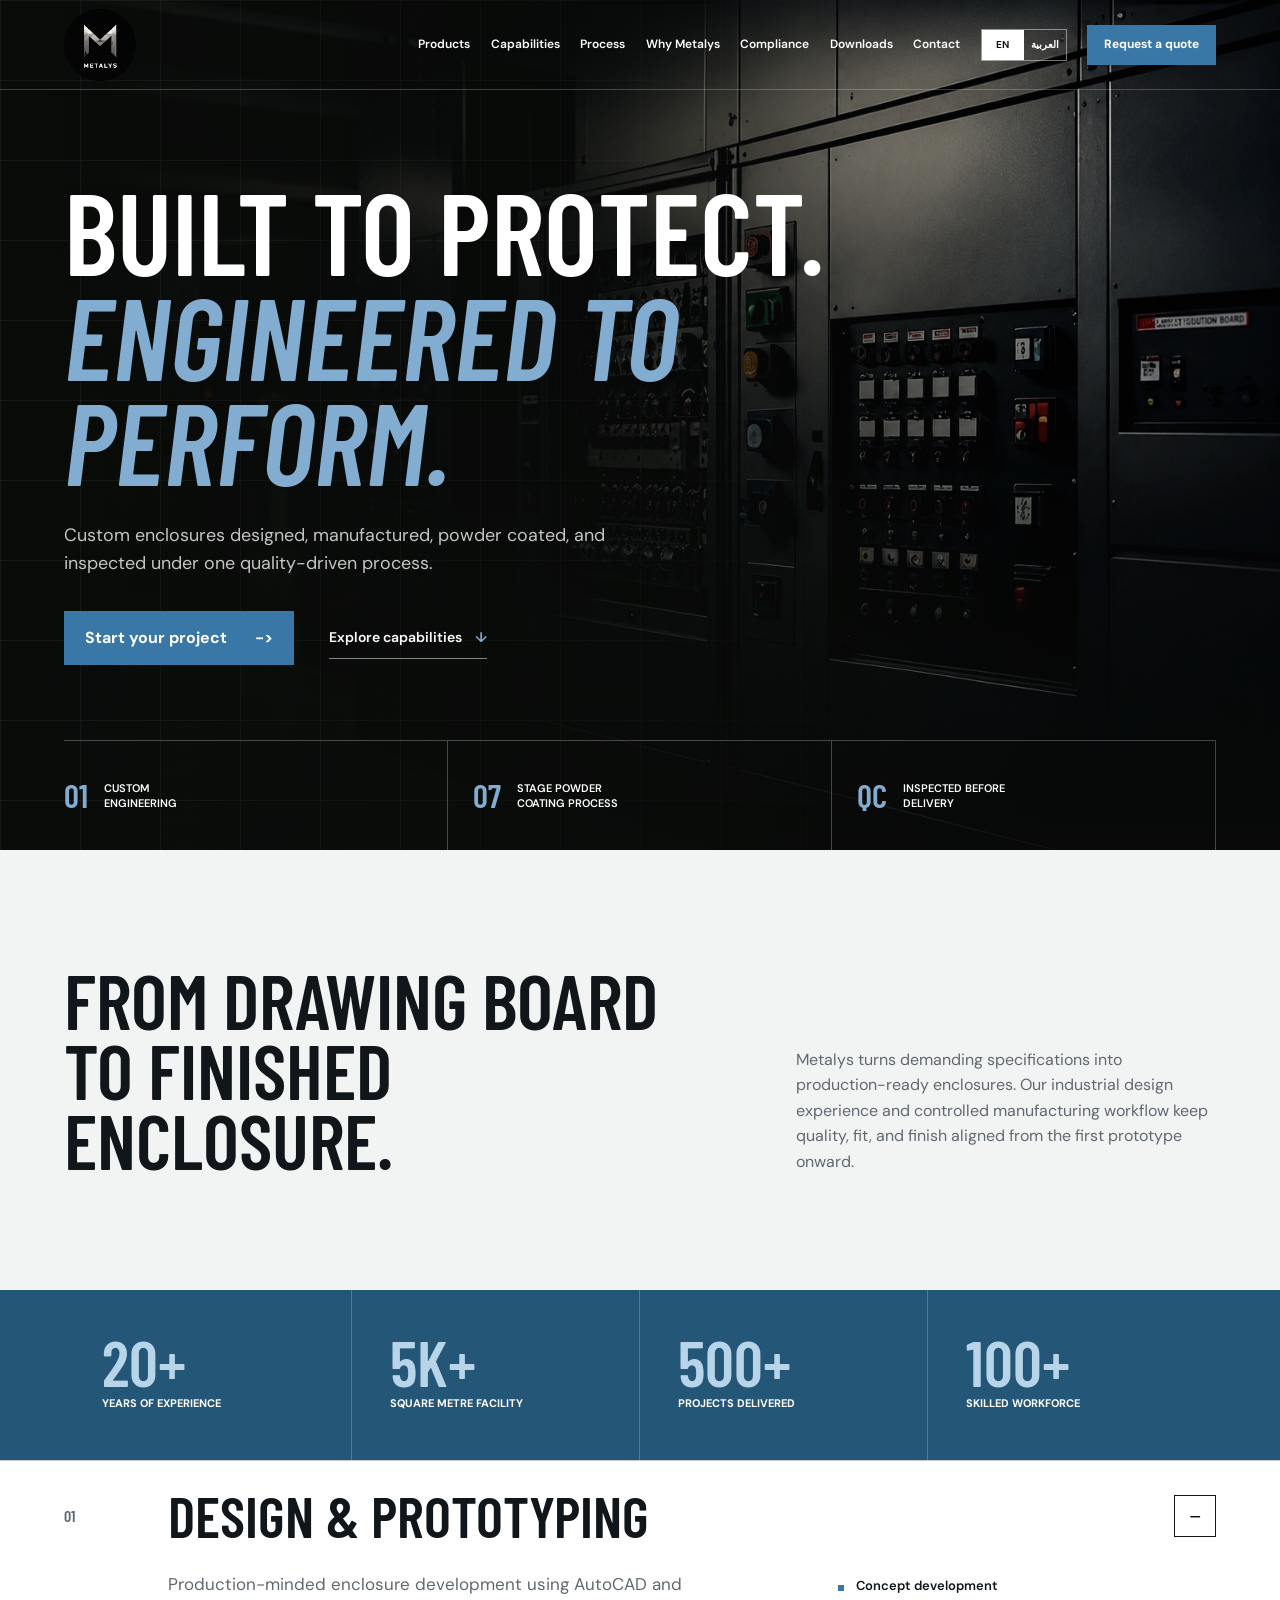
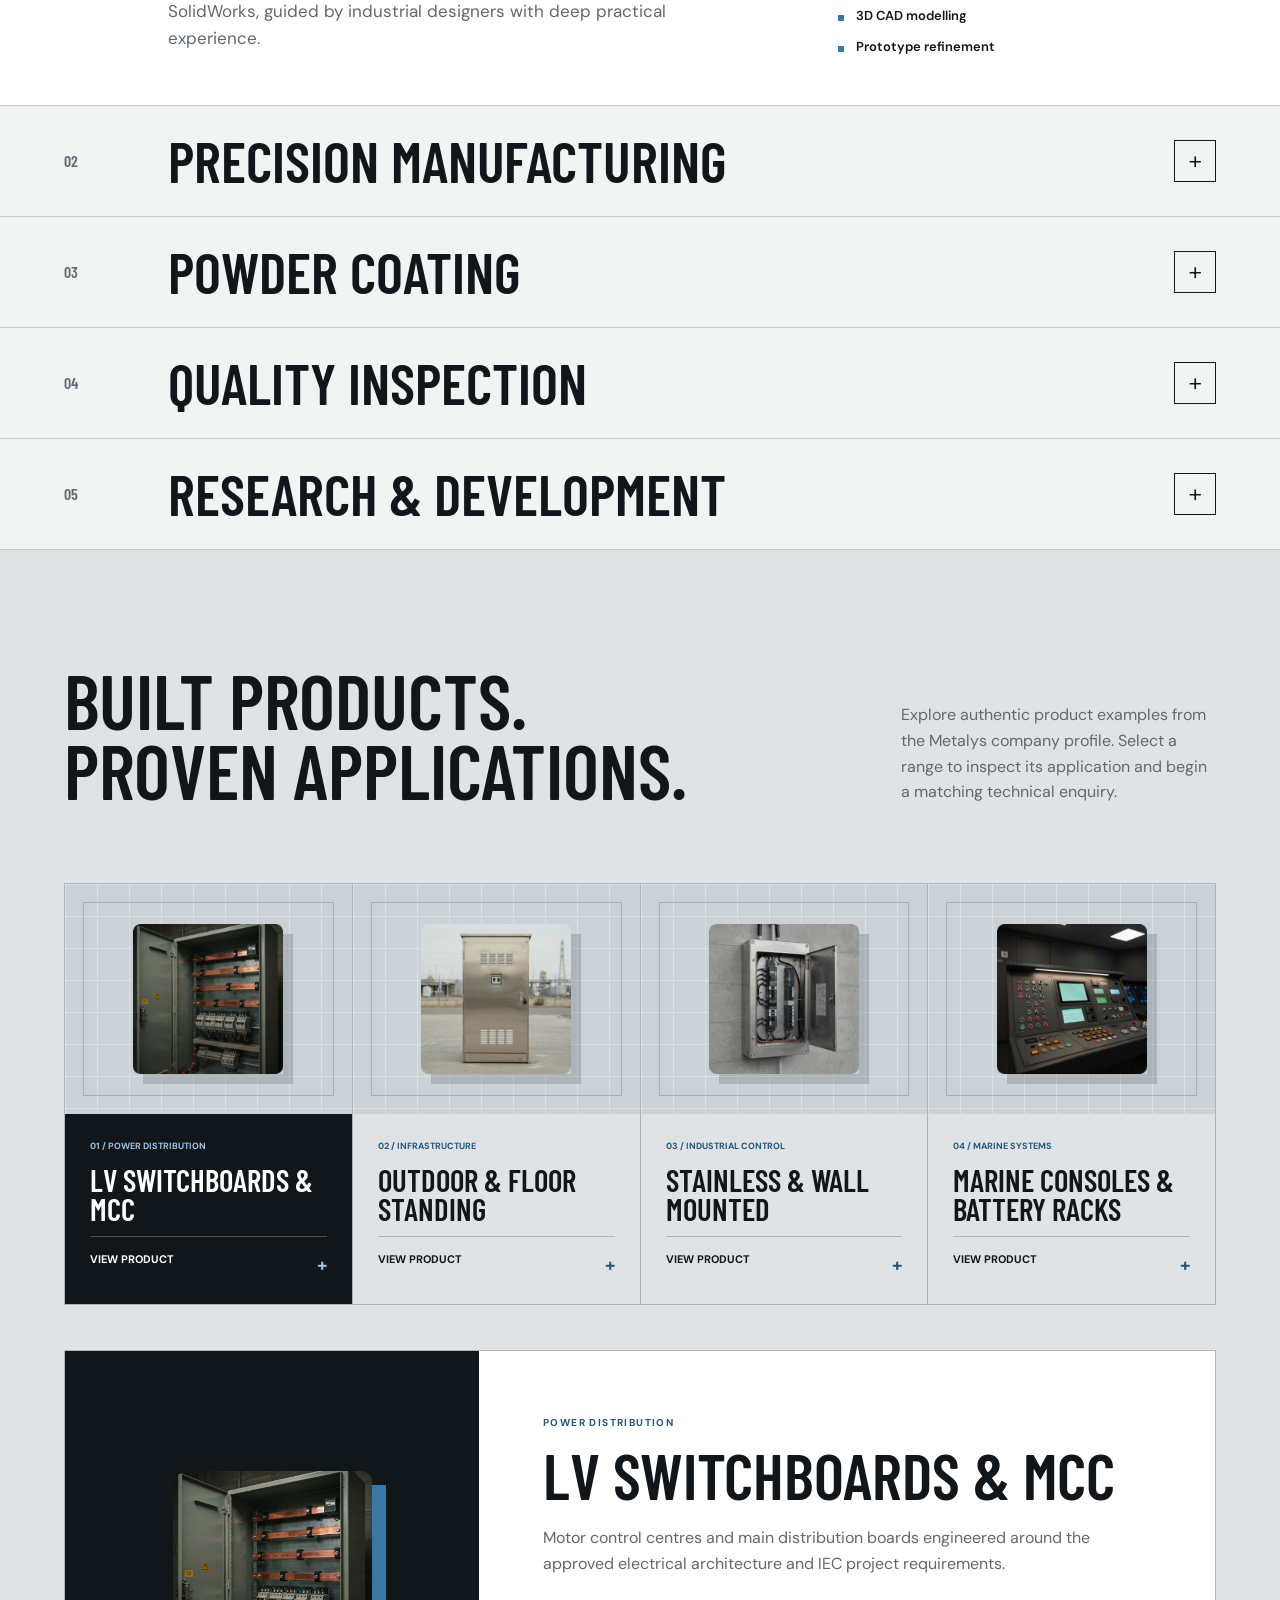
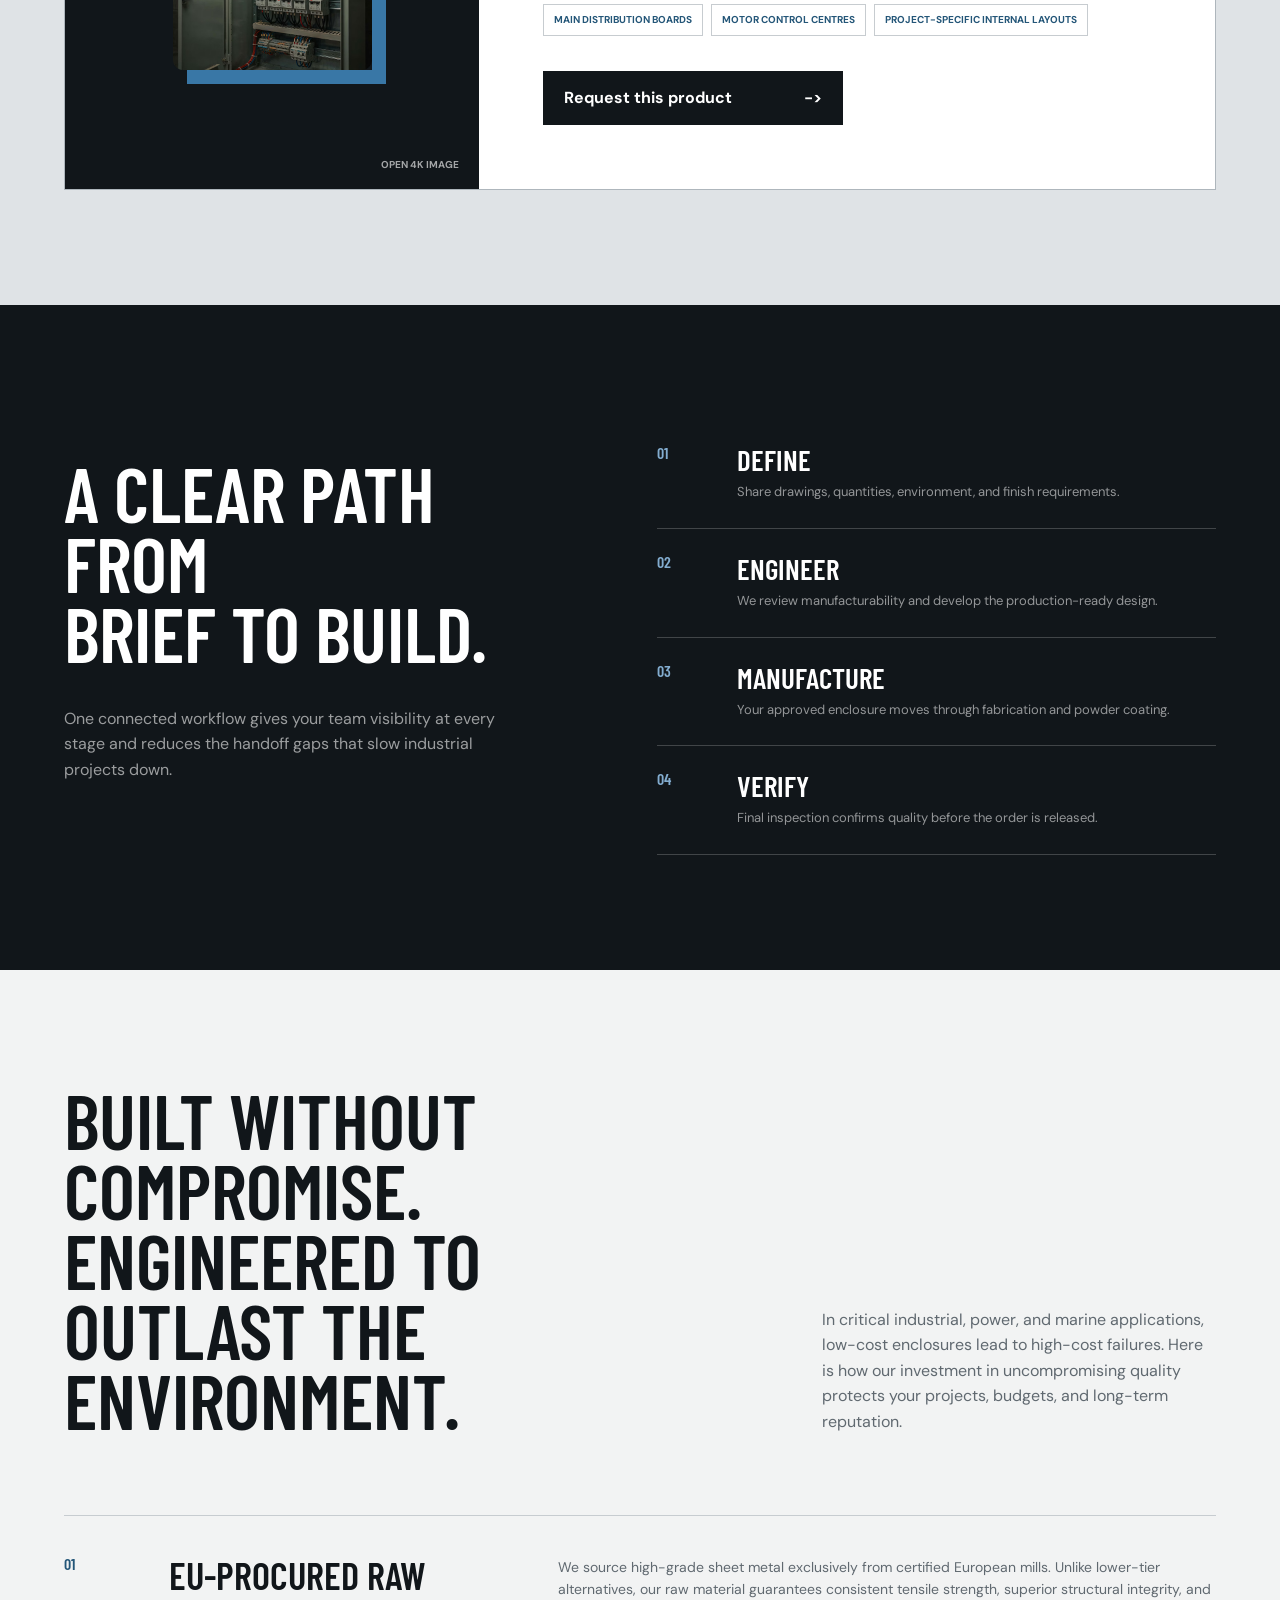
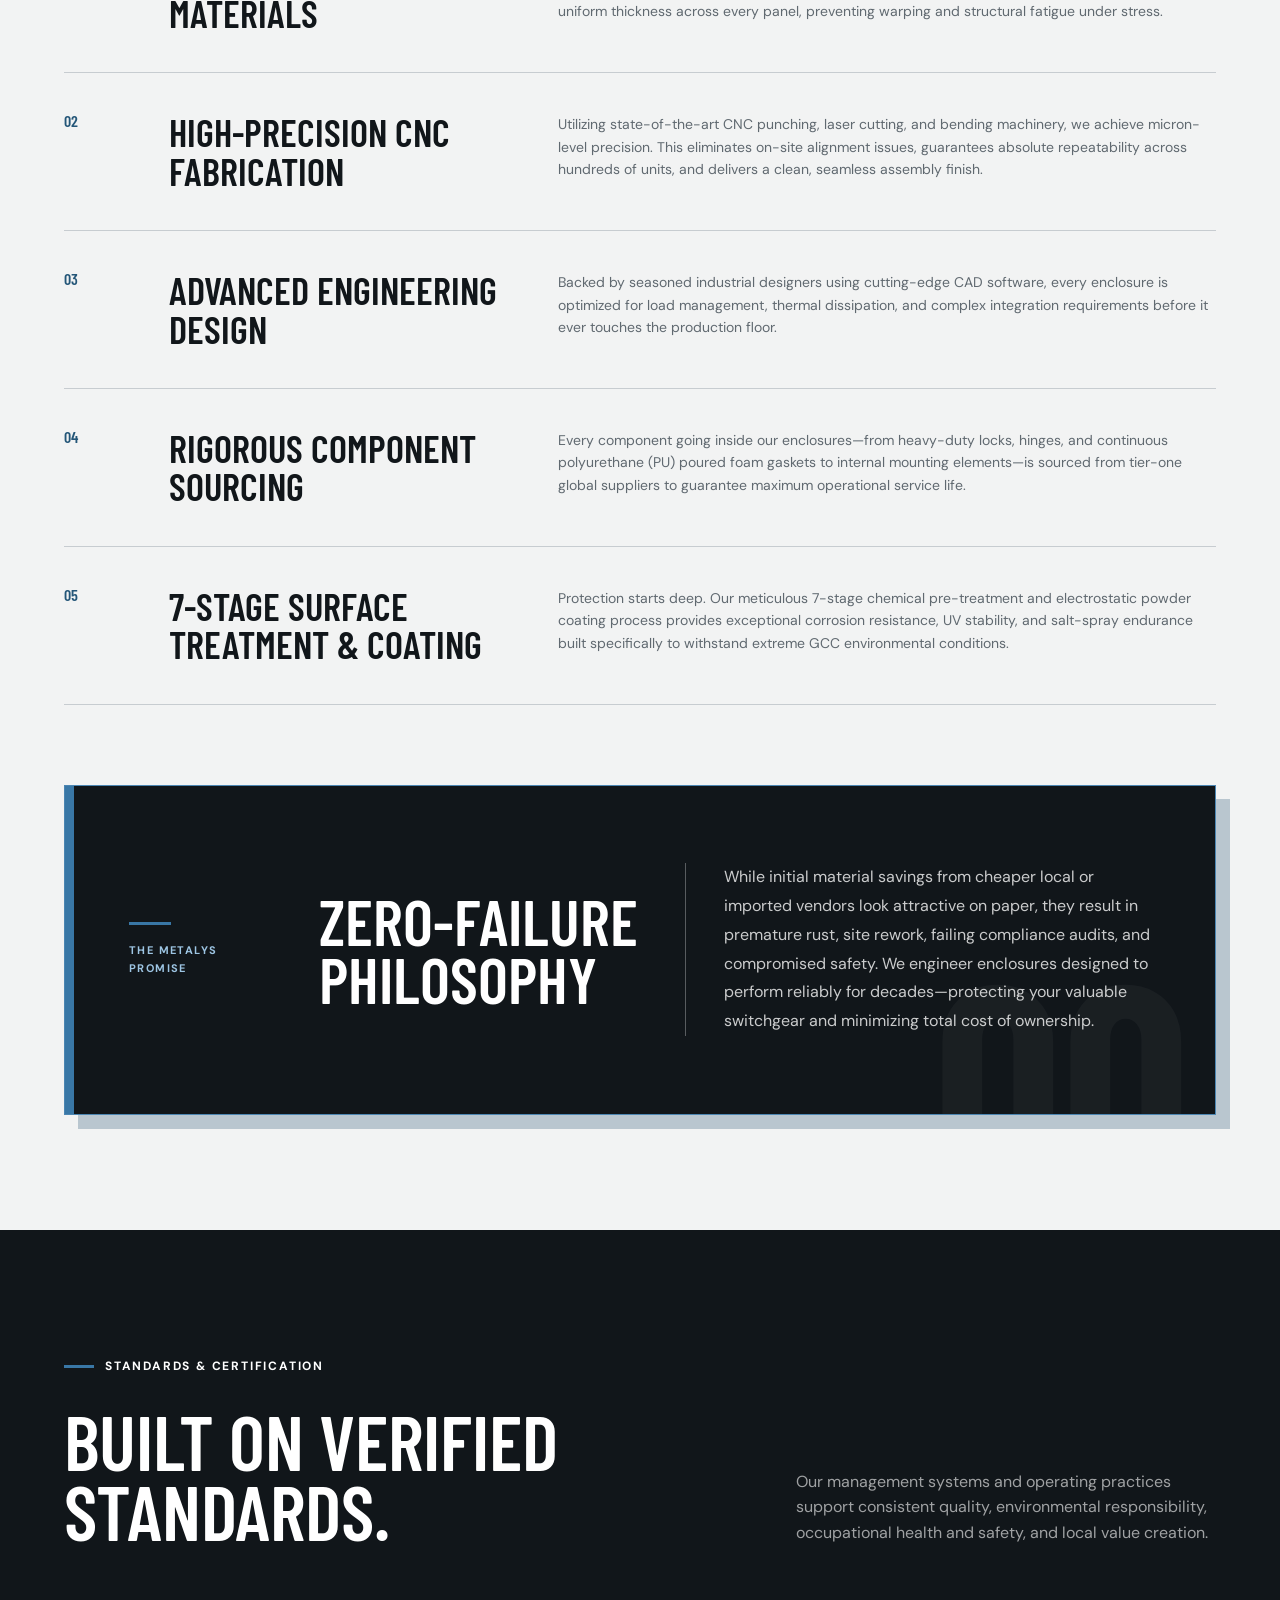
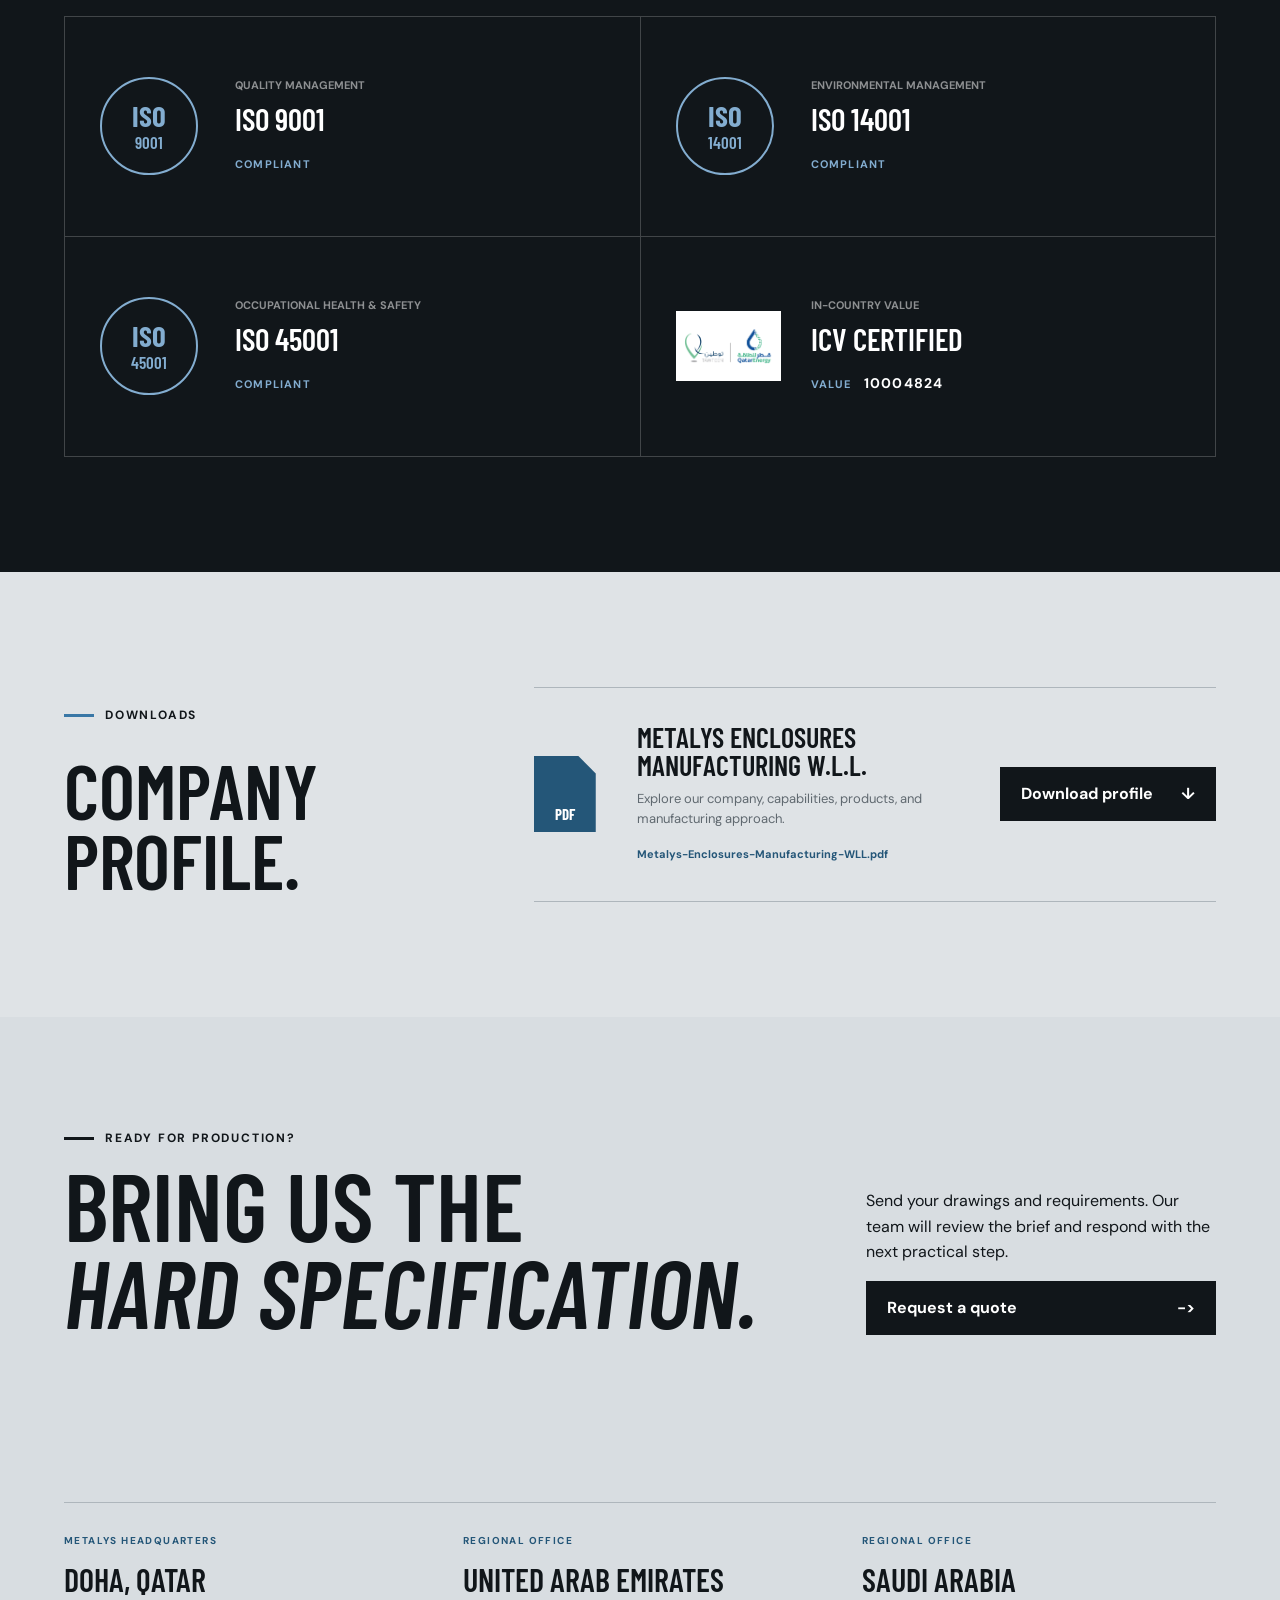
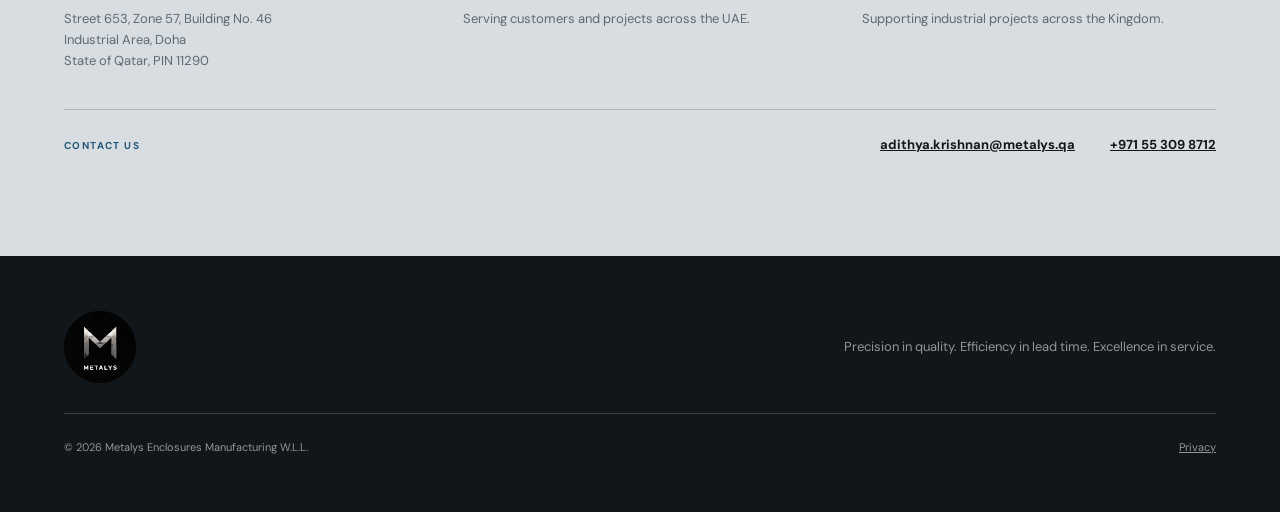
==== commit 7eb086bd: "Upgrade product imagery to 4K" ====
--- a/index.html
+++ b/index.html
@@ -173,25 +173,25 @@
         <p>Explore authentic product examples from the Metalys company profile. Select a range to inspect its application and begin a matching technical enquiry.</p>
       </div>
       <div class="product-gallery" role="tablist" aria-label="Product range">
-        <button class="product-card is-active" type="button" role="tab" aria-selected="true" aria-controls="product-detail" data-product="lv-switchboards" data-title="LV Switchboards &amp; MCC" data-title-ar="لوحات الجهد المنخفض ومراكز التحكم بالمحركات" data-category="Power distribution" data-category-ar="توزيع الطاقة" data-description="Motor control centres and main distribution boards engineered around the approved electrical architecture and IEC project requirements." data-description-ar="مراكز تحكم بالمحركات ولوحات توزيع رئيسية مصممة وفق البنية الكهربائية المعتمدة ومتطلبات المشروع وفق معايير IEC." data-features="Main distribution boards|Motor control centres|Project-specific internal layouts" data-features-ar="لوحات التوزيع الرئيسية|مراكز التحكم بالمحركات|تخطيطات داخلية خاصة بالمشروع">
-          <span class="product-photo"><img src="assets/products/lv-switchboard-mcc.jpg" alt="LV switchboard and motor control centre" width="88" height="88" loading="lazy"></span>
+        <button class="product-card is-active" type="button" role="tab" aria-selected="true" aria-controls="product-detail" data-product="lv-switchboards" data-full="assets/products/lv-switchboard-mcc-4k.avif" data-title="LV Switchboards &amp; MCC" data-title-ar="لوحات الجهد المنخفض ومراكز التحكم بالمحركات" data-category="Power distribution" data-category-ar="توزيع الطاقة" data-description="Motor control centres and main distribution boards engineered around the approved electrical architecture and IEC project requirements." data-description-ar="مراكز تحكم بالمحركات ولوحات توزيع رئيسية مصممة وفق البنية الكهربائية المعتمدة ومتطلبات المشروع وفق معايير IEC." data-features="Main distribution boards|Motor control centres|Project-specific internal layouts" data-features-ar="لوحات التوزيع الرئيسية|مراكز التحكم بالمحركات|تخطيطات داخلية خاصة بالمشروع">
+          <span class="product-photo"><img src="assets/products/lv-switchboard-mcc-768.avif" srcset="assets/products/lv-switchboard-mcc-768.avif 768w, assets/products/lv-switchboard-mcc-4k.avif 3840w" sizes="(max-width: 560px) 110px, 150px" alt="LV switchboard and motor control centre" width="768" height="768" loading="lazy" decoding="async"></span>
           <span class="product-card-copy"><small>01 / Power distribution</small><strong>LV Switchboards &amp; MCC</strong><span>View product <b aria-hidden="true">+</b></span></span>
         </button>
-        <button class="product-card" type="button" role="tab" aria-selected="false" aria-controls="product-detail" data-product="outdoor-enclosures" data-title="Outdoor &amp; Floor Standing Enclosures" data-title-ar="الخزائن الخارجية والقائمة على الأرض" data-category="Infrastructure" data-category-ar="البنية التحتية" data-description="Weather-resistant, floor-standing enclosures configured for demanding outdoor, utility, construction and infrastructure environments." data-description-ar="خزائن قائمة على الأرض ومقاومة للعوامل الجوية، مهيأة لبيئات المرافق والإنشاءات والبنية التحتية الخارجية الصعبة." data-features="Outdoor configurations|Floor-standing construction|Custom access and ventilation" data-features-ar="تكوينات خارجية|هيكل قائم على الأرض|وصول وتهوية حسب الطلب">
-          <span class="product-photo"><img src="assets/products/outdoor-floor-standing.jpg" alt="Outdoor floor-standing electrical enclosure" width="88" height="88" loading="lazy"></span>
+        <button class="product-card" type="button" role="tab" aria-selected="false" aria-controls="product-detail" data-product="outdoor-enclosures" data-full="assets/products/outdoor-floor-standing-4k.avif" data-title="Outdoor &amp; Floor Standing Enclosures" data-title-ar="الخزائن الخارجية والقائمة على الأرض" data-category="Infrastructure" data-category-ar="البنية التحتية" data-description="Weather-resistant, floor-standing enclosures configured for demanding outdoor, utility, construction and infrastructure environments." data-description-ar="خزائن قائمة على الأرض ومقاومة للعوامل الجوية، مهيأة لبيئات المرافق والإنشاءات والبنية التحتية الخارجية الصعبة." data-features="Outdoor configurations|Floor-standing construction|Custom access and ventilation" data-features-ar="تكوينات خارجية|هيكل قائم على الأرض|وصول وتهوية حسب الطلب">
+          <span class="product-photo"><img src="assets/products/outdoor-floor-standing-768.avif" srcset="assets/products/outdoor-floor-standing-768.avif 768w, assets/products/outdoor-floor-standing-4k.avif 3840w" sizes="(max-width: 560px) 110px, 150px" alt="Outdoor floor-standing electrical enclosure" width="768" height="768" loading="lazy" decoding="async"></span>
           <span class="product-card-copy"><small>02 / Infrastructure</small><strong>Outdoor &amp; Floor Standing</strong><span>View product <b aria-hidden="true">+</b></span></span>
         </button>
-        <button class="product-card" type="button" role="tab" aria-selected="false" aria-controls="product-detail" data-product="stainless-enclosures" data-title="Stainless Steel &amp; Wall Mounted" data-title-ar="خزائن الفولاذ المقاوم للصدأ والمثبتة على الجدار" data-category="Industrial control" data-category-ar="التحكم الصناعي" data-description="Compact wall-mounted and stainless-steel solutions for control, hygienic and corrosion-sensitive industrial applications." data-description-ar="حلول مدمجة مثبتة على الجدار ومصنوعة من الفولاذ المقاوم للصدأ لتطبيقات التحكم والبيئات الصحية والصناعية الحساسة للتآكل." data-features="Stainless-steel options|Compact wall mounting|Control and instrumentation use" data-features-ar="خيارات الفولاذ المقاوم للصدأ|تثبيت جداري مدمج|استخدامات التحكم والأجهزة">
-          <span class="product-photo"><img src="assets/products/stainless-wall-mounted.jpg" alt="Stainless-steel wall-mounted control enclosure" width="88" height="88" loading="lazy"></span>
+        <button class="product-card" type="button" role="tab" aria-selected="false" aria-controls="product-detail" data-product="stainless-enclosures" data-full="assets/products/stainless-wall-mounted-4k.avif" data-title="Stainless Steel &amp; Wall Mounted" data-title-ar="خزائن الفولاذ المقاوم للصدأ والمثبتة على الجدار" data-category="Industrial control" data-category-ar="التحكم الصناعي" data-description="Compact wall-mounted and stainless-steel solutions for control, hygienic and corrosion-sensitive industrial applications." data-description-ar="حلول مدمجة مثبتة على الجدار ومصنوعة من الفولاذ المقاوم للصدأ لتطبيقات التحكم والبيئات الصحية والصناعية الحساسة للتآكل." data-features="Stainless-steel options|Compact wall mounting|Control and instrumentation use" data-features-ar="خيارات الفولاذ المقاوم للصدأ|تثبيت جداري مدمج|استخدامات التحكم والأجهزة">
+          <span class="product-photo"><img src="assets/products/stainless-wall-mounted-768.avif" srcset="assets/products/stainless-wall-mounted-768.avif 768w, assets/products/stainless-wall-mounted-4k.avif 3840w" sizes="(max-width: 560px) 110px, 150px" alt="Stainless-steel wall-mounted control enclosure" width="768" height="768" loading="lazy" decoding="async"></span>
           <span class="product-card-copy"><small>03 / Industrial control</small><strong>Stainless &amp; Wall Mounted</strong><span>View product <b aria-hidden="true">+</b></span></span>
         </button>
-        <button class="product-card" type="button" role="tab" aria-selected="false" aria-controls="product-detail" data-product="marine-systems" data-title="Marine Consoles &amp; Battery Racks" data-title-ar="وحدات التحكم البحرية وحوامل البطاريات" data-category="Marine systems" data-category-ar="الأنظمة البحرية" data-description="Purpose-built operator consoles, navigation housings and battery containment systems for demanding vessel and offshore applications." data-description-ar="وحدات تحكم للمشغلين وهياكل للملاحة وأنظمة احتواء البطاريات مصممة خصيصاً لتطبيقات السفن والمنشآت البحرية الصعبة." data-features="Operator and bridge consoles|Battery containment|Marine application engineering" data-features-ar="وحدات تحكم المشغل والجسر|احتواء البطاريات|هندسة التطبيقات البحرية">
-          <span class="product-photo"><img src="assets/products/marine-console-battery-rack.jpg" alt="Marine control console and battery system" width="88" height="88" loading="lazy"></span>
+        <button class="product-card" type="button" role="tab" aria-selected="false" aria-controls="product-detail" data-product="marine-systems" data-full="assets/products/marine-console-battery-rack-4k.avif" data-title="Marine Consoles &amp; Battery Racks" data-title-ar="وحدات التحكم البحرية وحوامل البطاريات" data-category="Marine systems" data-category-ar="الأنظمة البحرية" data-description="Purpose-built operator consoles, navigation housings and battery containment systems for demanding vessel and offshore applications." data-description-ar="وحدات تحكم للمشغلين وهياكل للملاحة وأنظمة احتواء البطاريات مصممة خصيصاً لتطبيقات السفن والمنشآت البحرية الصعبة." data-features="Operator and bridge consoles|Battery containment|Marine application engineering" data-features-ar="وحدات تحكم المشغل والجسر|احتواء البطاريات|هندسة التطبيقات البحرية">
+          <span class="product-photo"><img src="assets/products/marine-console-battery-rack-768.avif" srcset="assets/products/marine-console-battery-rack-768.avif 768w, assets/products/marine-console-battery-rack-4k.avif 3840w" sizes="(max-width: 560px) 110px, 150px" alt="Marine control console and battery system" width="768" height="768" loading="lazy" decoding="async"></span>
           <span class="product-card-copy"><small>04 / Marine systems</small><strong>Marine Consoles &amp; Battery Racks</strong><span>View product <b aria-hidden="true">+</b></span></span>
         </button>
       </div>
       <article class="product-detail" id="product-detail" role="tabpanel" aria-live="polite">
-        <div class="product-detail-visual"><img data-product-image src="assets/products/lv-switchboard-mcc.jpg" alt="LV switchboard and motor control centre" width="88" height="88"></div>
+        <div class="product-detail-visual"><a href="assets/products/lv-switchboard-mcc-4k.avif" target="_blank" rel="noopener" aria-label="Open product image in 4K" data-product-full><img data-product-image src="assets/products/lv-switchboard-mcc-768.avif" alt="LV switchboard and motor control centre" width="768" height="768"></a><span>Open 4K image</span></div>
         <div class="product-detail-copy">
           <p class="sector-label" data-product-category>Power distribution</p>
           <h3 data-product-title>LV Switchboards &amp; MCC</h3>
--- a/styles.css
+++ b/styles.css
@@ -111,8 +111,11 @@
 .product-card.is-active .product-card-copy small, .product-card.is-active .product-card-copy b { color: #9dc5e3; }
 .product-card.is-active .product-card-copy > span { border-color: rgba(255,255,255,.25); }
 .product-detail { min-height: 430px; display: grid; grid-template-columns: .72fr 1.28fr; margin-top: 45px; background: var(--white); border: 1px solid #aeb6bc; }
-.product-detail-visual { min-height: 430px; display: grid; place-items: center; overflow: hidden; background: var(--ink); }
-.product-detail-visual img { width: min(48%, 220px); height: auto; aspect-ratio: 1; object-fit: cover; box-shadow: 14px 14px 0 var(--accent); }
+.product-detail-visual { position: relative; min-height: 430px; display: grid; place-items: center; overflow: hidden; background: var(--ink); }
+.product-detail-visual a { display: grid; place-items: center; }
+.product-detail-visual img { width: min(48%, 220px); height: auto; aspect-ratio: 1; object-fit: cover; box-shadow: 14px 14px 0 var(--accent); transition: transform .3s; }
+.product-detail-visual a:hover img, .product-detail-visual a:focus-visible img { transform: scale(1.04); }
+.product-detail-visual > span { position: absolute; right: 20px; bottom: 16px; color: rgba(255,255,255,.62); font-size: 10px; font-weight: 700; text-transform: uppercase; }
 .product-detail.is-changing .product-detail-visual img { animation: product-image-in .45s ease-out both; }
 .product-detail-copy { padding: clamp(35px, 5vw, 72px); display: grid; align-content: center; }
 .product-detail-copy h3 { margin: 5px 0 20px; font: 600 clamp(42px, 5vw, 68px)/.92 var(--display); text-transform: uppercase; }
